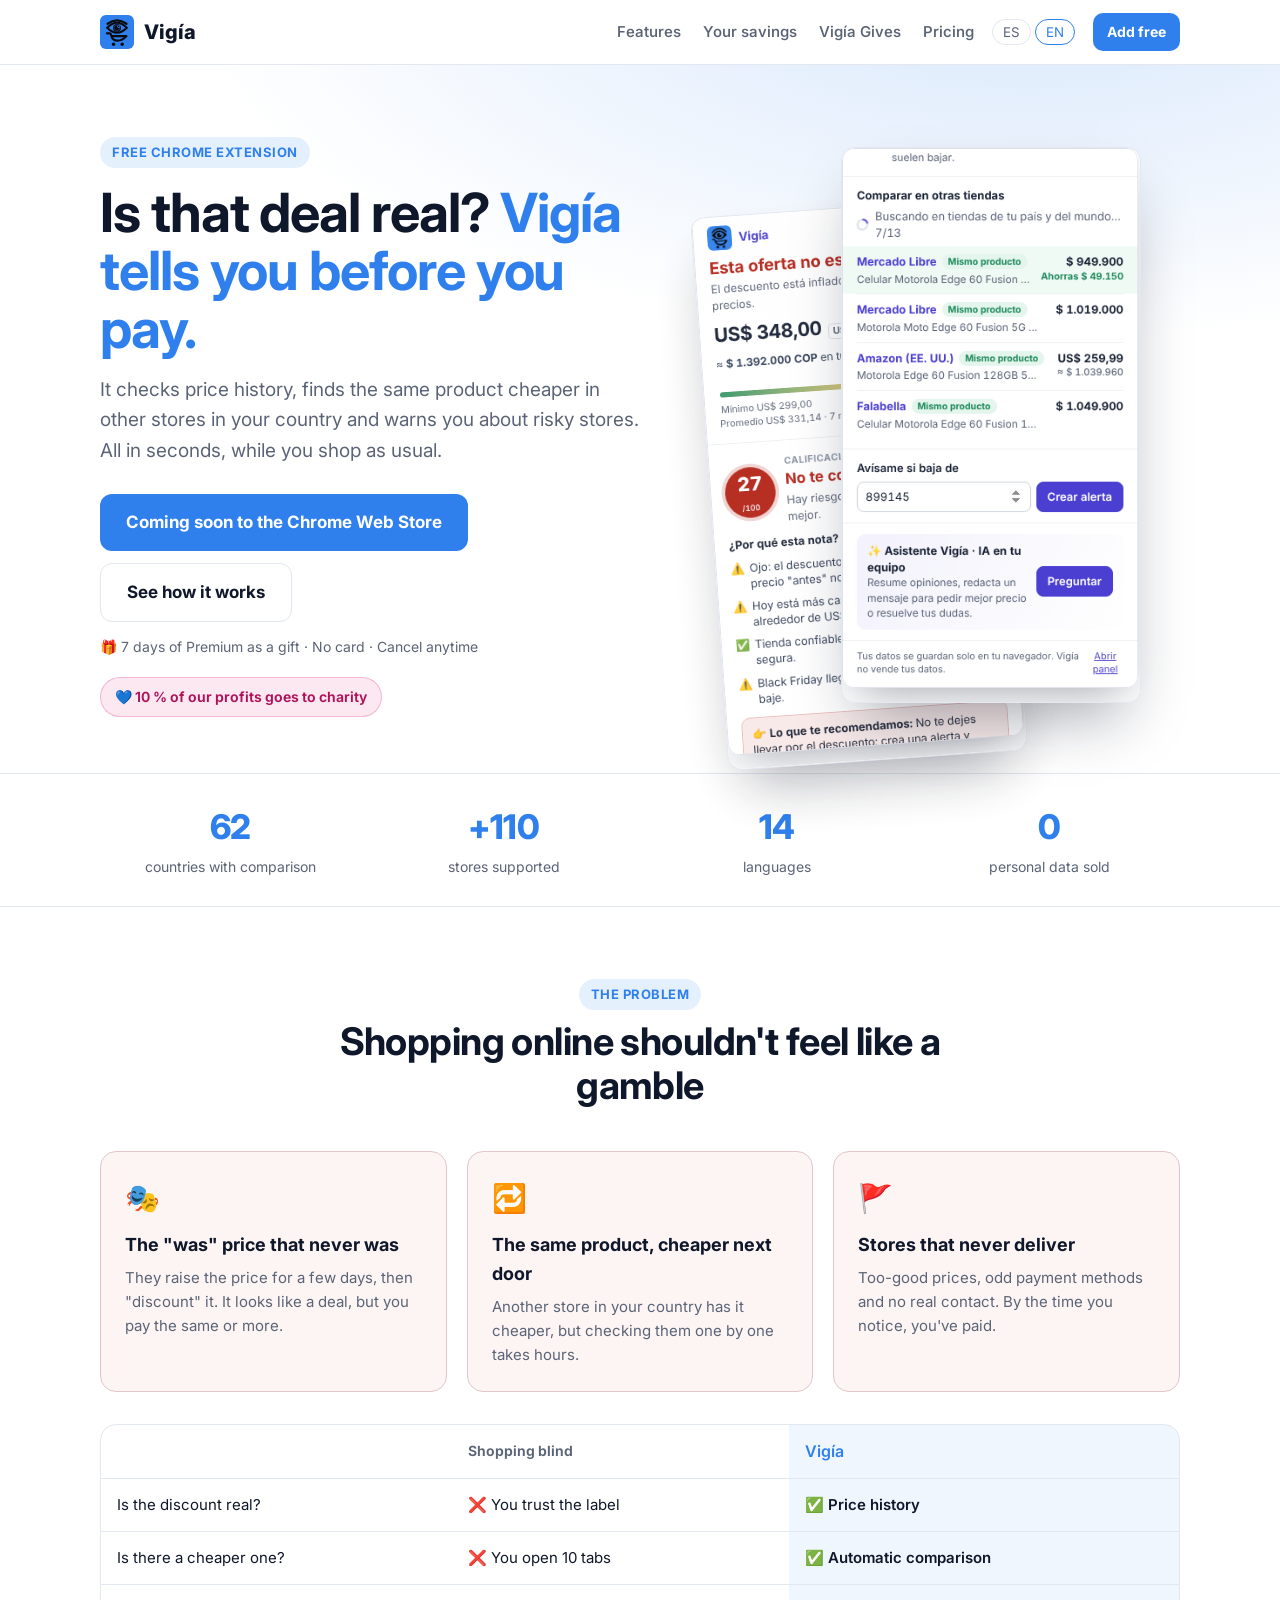
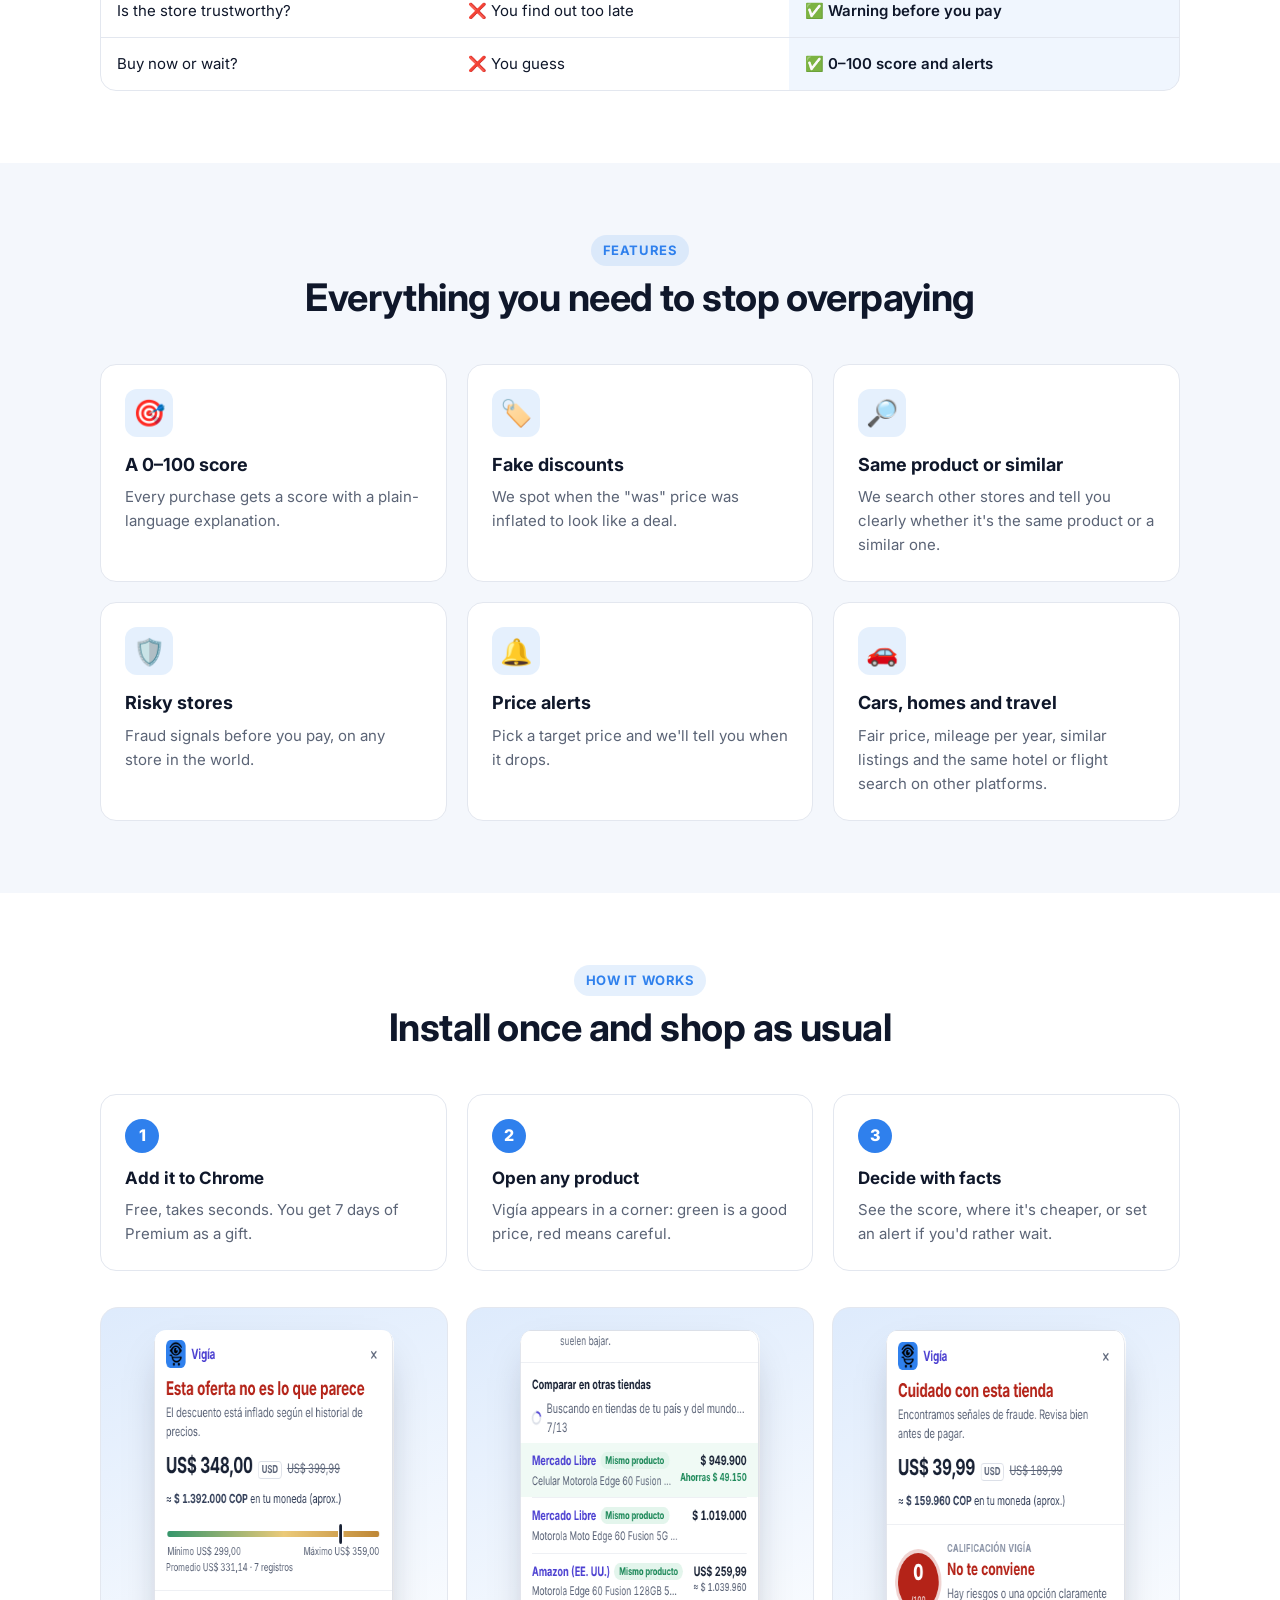
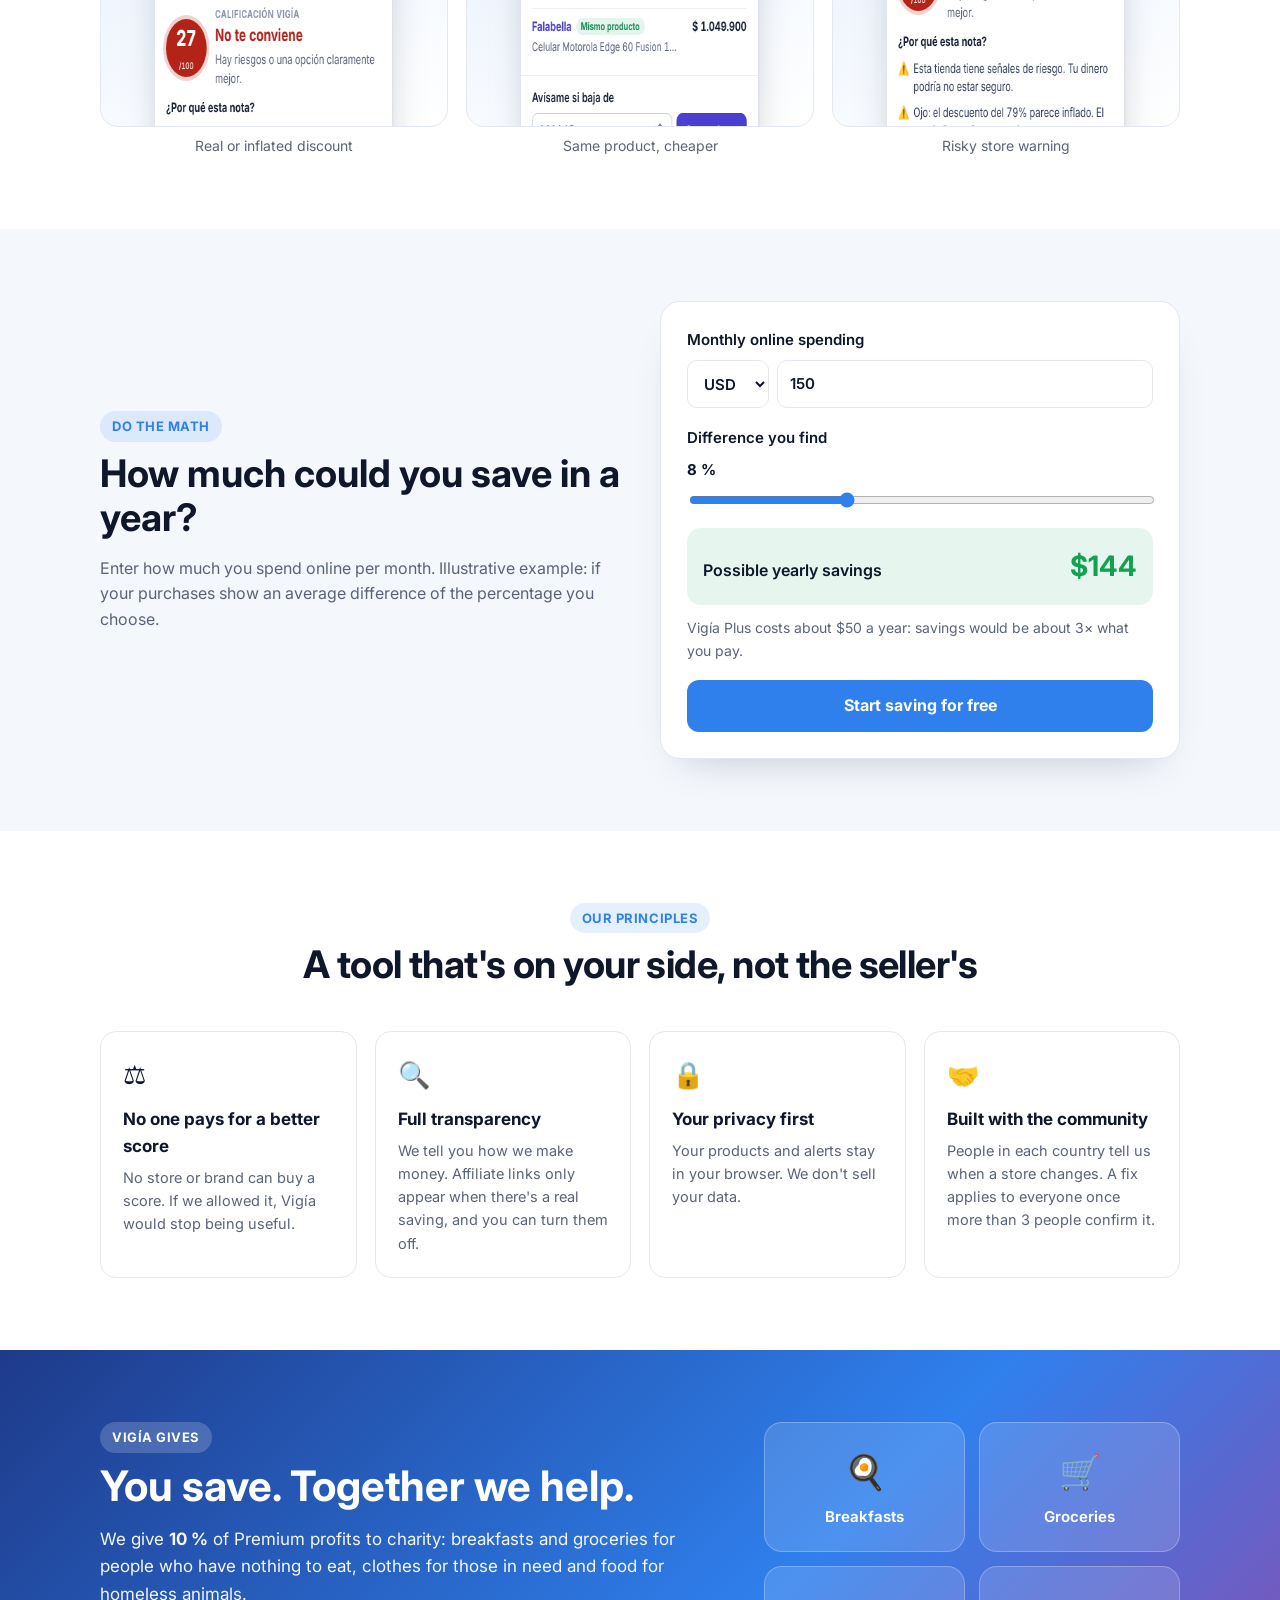
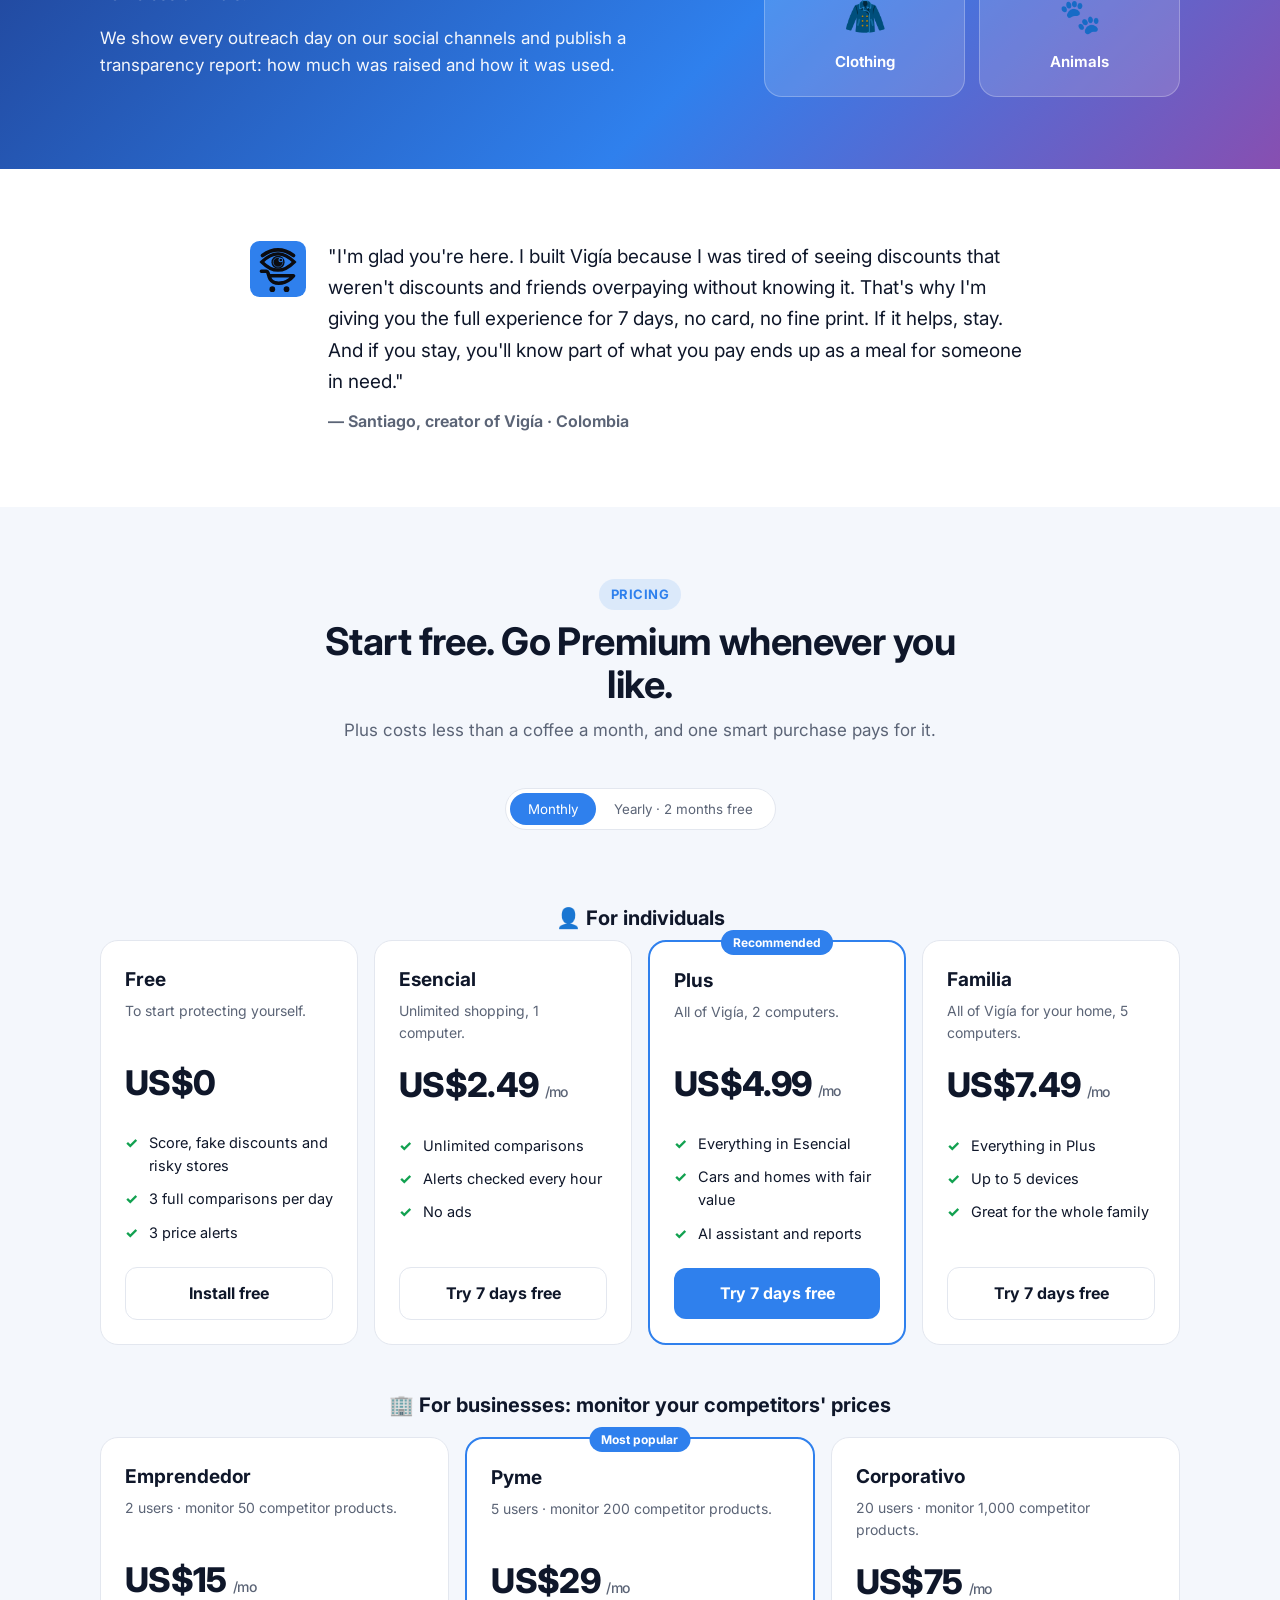
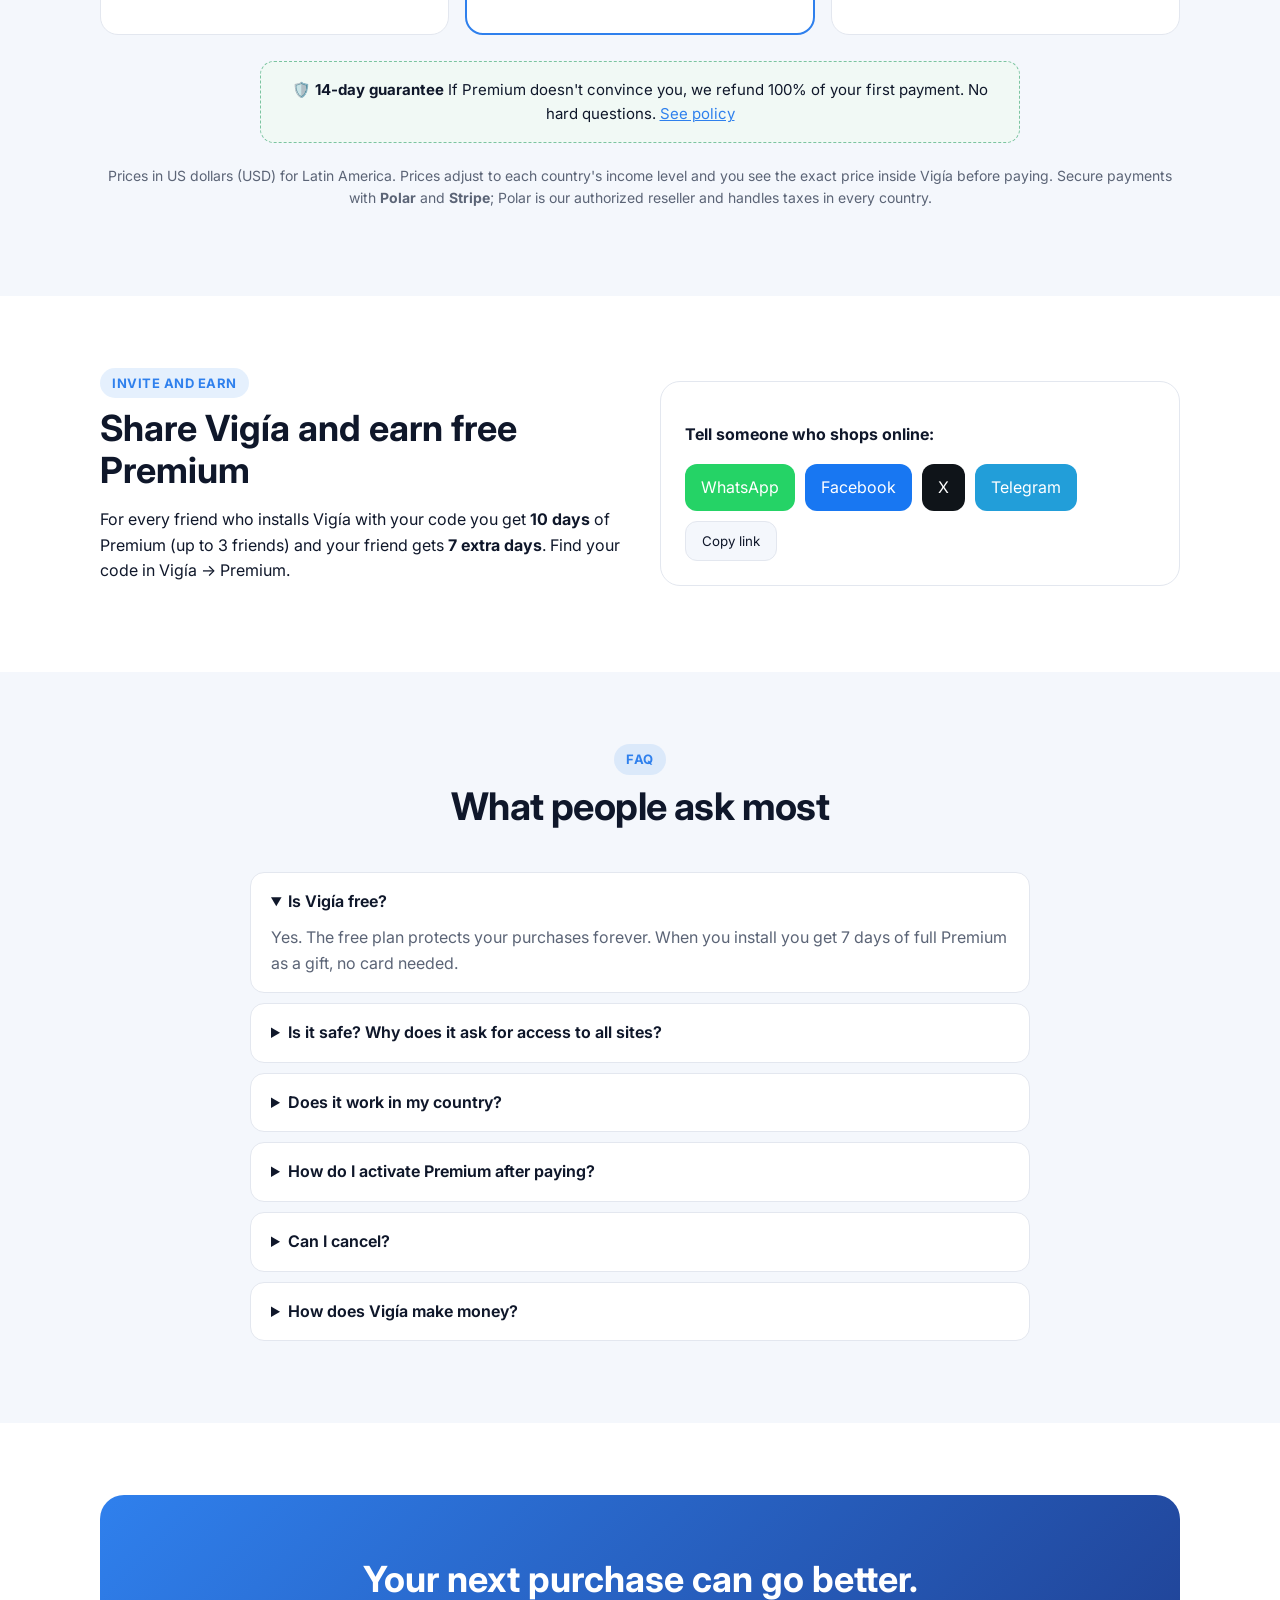
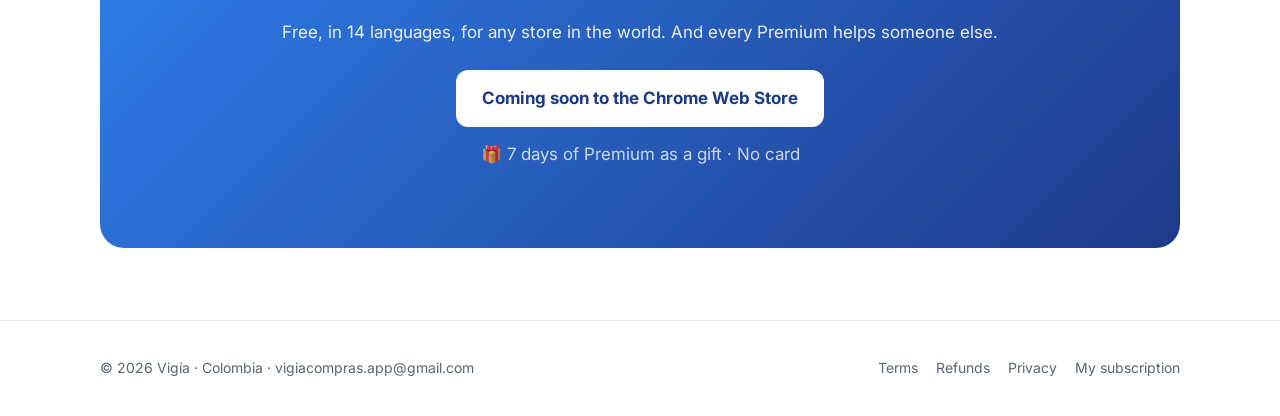
==== index.html @ 1920b4e5 "Add files via upload" ====
<!doctype html>
<html lang="es" data-lang="es">
<head>
<meta charset="utf-8">
<meta name="viewport" content="width=device-width, initial-scale=1">
<title>Vigía — ¿Ese descuento es real? Compara precios antes de pagar</title>
<meta name="description" content="Vigía es una extensión gratis para Chrome que detecta descuentos falsos, compara el mismo producto en otras tiendas y te avisa de tiendas dudosas. 62 países, 14 idiomas. El 10 % de las ganancias va a obras benéficas.">
<meta name="theme-color" content="#2F80ED">
<meta property="og:type" content="website">
<meta property="og:title" content="Vigía — ¿Ese descuento es real?">
<meta property="og:description" content="Extensión gratis que compara precios, detecta descuentos falsos y tiendas dudosas en cualquier tienda del mundo.">
<meta property="og:image" content="og-vigia.png">
<meta name="twitter:card" content="summary_large_image">
<link rel="icon" href="favicon.png">
<link rel="apple-touch-icon" href="logo-512.png">
<link rel="preconnect" href="https://fonts.googleapis.com">
<link rel="stylesheet" href="https://fonts.googleapis.com/css2?family=Inter:wght@400;500;600;700;800&display=swap">
<link rel="stylesheet" href="estilo.css">
<script type="application/ld+json">
{"@context":"https://schema.org","@type":"SoftwareApplication","name":"Vigía","applicationCategory":"ShoppingApplication","operatingSystem":"Chrome","description":"Extensión que compara precios, detecta descuentos falsos y tiendas dudosas.","offers":[{"@type":"Offer","price":"0","priceCurrency":"USD","name":"Gratis"},{"@type":"Offer","price":"4.99","priceCurrency":"USD","name":"Plus mensual"}]}
</script>
<script type="application/ld+json">
{"@context":"https://schema.org","@type":"FAQPage","mainEntity":[
{"@type":"Question","name":"¿Vigía es gratis?","acceptedAnswer":{"@type":"Answer","text":"Sí. El plan gratis protege tus compras para siempre y al instalar recibes 7 días de Premium de regalo, sin tarjeta."}},
{"@type":"Question","name":"¿En qué países funciona?","acceptedAnswer":{"@type":"Answer","text":"La nota, los descuentos falsos y las tiendas dudosas funcionan en cualquier tienda del mundo. La comparación con otras tiendas tiene más de 110 tiendas configuradas en 62 países."}},
{"@type":"Question","name":"¿Cómo gana dinero Vigía?","acceptedAnswer":{"@type":"Answer","text":"Con los planes Premium y comisiones de afiliado solo cuando te mostramos un precio más bajo. Tu precio no cambia. El 10 % de las ganancias va a obras benéficas."}}]}
</script>
</head>
<body>
<div class="promo" id="promo" hidden>
  <div class="wrap"><span data-l="es">🛍️ <b>Black Friday es el viernes 27 de noviembre</b> <span class="cd"></span> — instala Vigía antes y descubre qué descuentos son de verdad.</span><span data-l="en">🛍️ <b>Black Friday is Friday, November 27</b> <span class="cd"></span> — install Vigía first and find out which deals are real.</span></div>
</div>
<header class="top">
  <div class="wrap">
    <a class="brand" href="./"><img src="logo.svg" alt="">Vigía</a>
    <nav>
      <a href="#funciones"><span data-l="es">Funciones</span><span data-l="en">Features</span></a>
      <a href="#ahorro"><span data-l="es">¿Cuánto ahorras?</span><span data-l="en">Your savings</span></a>
      <a href="#comparte" data-sec="comparte"><span data-l="es">Vigía Comparte</span><span data-l="en">Vigía Gives</span></a>
      <a href="#precios"><span data-l="es">Precios</span><span data-l="en">Pricing</span></a>
    </nav>
    <div class="langs"><button data-set="es" aria-pressed="true">ES</button><button data-set="en" aria-pressed="false">EN</button></div>
    <a class="btn small store-link hide-m" href="#precios"><span data-l="es">Agregar gratis</span><span data-l="en">Add free</span></a>
  </div>
</header>

<main>
  <!-- 1. PORTADA: el dolor + la promesa + la acción -->
  <section class="hero">
    <div class="wrap">
      <div>
        <span class="eyebrow"><span data-l="es">Extensión gratis para Chrome</span><span data-l="en">Free Chrome extension</span></span>
        <h1 data-txt="titulo"><span data-l="es">¿Ese descuento es real? <em>Vigía te lo dice antes de pagar.</em></span><span data-l="en">Is that deal real? <em>Vigía tells you before you pay.</em></span></h1>
        <p class="lead" data-txt="subtitulo"><span data-l="es">Revisa el historial de precios, busca el mismo producto más barato en otras tiendas de tu país y te avisa si la tienda es dudosa. Todo en segundos, mientras compras como siempre.</span><span data-l="en">It checks price history, finds the same product cheaper in other stores in your country and warns you about risky stores. All in seconds, while you shop as usual.</span></p>
        <div class="cta">
          <a class="btn big store-link" href="#precios"><span data-l="es">Agregar a Chrome — es gratis</span><span data-l="en">Add to Chrome — it's free</span></a>
          <a class="btn ghost big" href="#como"><span data-l="es">Ver cómo funciona</span><span data-l="en">See how it works</span></a>
        </div>
        <p class="micro"><span data-l="es">🎁 7 días de Premium de regalo · Sin tarjeta · Cancela cuando quieras</span><span data-l="en">🎁 7 days of Premium as a gift · No card · Cancel anytime</span></p>
        <a class="givechip" href="#comparte" data-sec="comparte"><span data-l="es">💙 El <span class="pct">10 %</span> de nuestras ganancias va a obras benéficas</span><span data-l="en">💙 <span class="pct">10 %</span> of our profits goes to charity</span></a>
      </div>
      <div class="stage"><img class="p2" src="panel-descuento.png" alt="" width="342" height="634"><img class="p1" src="panel-comparar.png" alt="Vigía comparando el mismo producto en otras tiendas" width="342" height="636"></div>
    </div>
  </section>

  <!-- 2. CIFRAS REALES (prueba sin inventar) -->
  <section class="stats" data-sec="cifras">
    <div class="wrap">
      <div><b>62</b><span data-l="es">países con comparación</span><span data-l="en">countries with comparison</span></div>
      <div><b>+110</b><span data-l="es">tiendas configuradas</span><span data-l="en">stores supported</span></div>
      <div><b>14</b><span data-l="es">idiomas</span><span data-l="en">languages</span></div>
      <div><b>0</b><span data-l="es">datos personales vendidos</span><span data-l="en">personal data sold</span></div>
    </div>
  </section>

  <!-- 3. EL PROBLEMA (marketing 2.0: empatía con el comprador) -->
  <section class="block" id="problema" data-sec="problema">
    <div class="wrap">
      <div class="head">
        <span class="eyebrow"><span data-l="es">El problema</span><span data-l="en">The problem</span></span>
        <h2><span data-l="es">Comprar por internet no debería sentirse como una apuesta</span><span data-l="en">Shopping online shouldn't feel like a gamble</span></h2>
      </div>
      <div class="grid3">
        <div class="pain"><div class="ic">🎭</div><h3><span data-l="es">El "antes" que nunca existió</span><span data-l="en">The "was" price that never was</span></h3><p><span data-l="es">Suben el precio unos días y luego lo "rebajan". Parece oferta, pero pagas lo mismo o más.</span><span data-l="en">They raise the price for a few days, then "discount" it. It looks like a deal, but you pay the same or more.</span></p></div>
        <div class="pain"><div class="ic">🔁</div><h3><span data-l="es">El mismo producto, más barato al lado</span><span data-l="en">The same product, cheaper next door</span></h3><p><span data-l="es">Otra tienda de tu país lo tiene más barato, pero revisarlas una por una toma horas.</span><span data-l="en">Another store in your country has it cheaper, but checking them one by one takes hours.</span></p></div>
        <div class="pain"><div class="ic">🚩</div><h3><span data-l="es">Tiendas que no entregan</span><span data-l="en">Stores that never deliver</span></h3><p><span data-l="es">Precios demasiado buenos, pagos raros y sin contacto real. Cuando te das cuenta, ya pagaste.</span><span data-l="en">Too-good prices, odd payment methods and no real contact. By the time you notice, you've paid.</span></p></div>
      </div>
      <div class="vs">
        <table>
          <thead><tr><th></th><th><span data-l="es">Comprando a ciegas</span><span data-l="en">Shopping blind</span></th><th class="us">Vigía</th></tr></thead>
          <tbody>
            <tr><td><span data-l="es">¿El descuento es real?</span><span data-l="en">Is the discount real?</span></td><td>❌ <span data-l="es">Confías en la etiqueta</span><span data-l="en">You trust the label</span></td><td class="us">✅ <span data-l="es">Historial de precios</span><span data-l="en">Price history</span></td></tr>
            <tr><td><span data-l="es">¿Hay otro más barato?</span><span data-l="en">Is there a cheaper one?</span></td><td>❌ <span data-l="es">Abres 10 pestañas</span><span data-l="en">You open 10 tabs</span></td><td class="us">✅ <span data-l="es">Comparación automática</span><span data-l="en">Automatic comparison</span></td></tr>
            <tr><td><span data-l="es">¿La tienda es confiable?</span><span data-l="en">Is the store trustworthy?</span></td><td>❌ <span data-l="es">Lo descubres tarde</span><span data-l="en">You find out too late</span></td><td class="us">✅ <span data-l="es">Aviso antes de pagar</span><span data-l="en">Warning before you pay</span></td></tr>
            <tr><td><span data-l="es">¿Comprar hoy o esperar?</span><span data-l="en">Buy now or wait?</span></td><td>❌ <span data-l="es">Adivinas</span><span data-l="en">You guess</span></td><td class="us">✅ <span data-l="es">Nota de 0 a 100 y alertas</span><span data-l="en">0–100 score and alerts</span></td></tr>
          </tbody>
        </table>
      </div>
    </div>
  </section>

  <!-- 4. FUNCIONES (marketing 1.0: el producto) -->
  <section class="block alt" id="funciones" data-sec="funciones">
    <div class="wrap">
      <div class="head">
        <span class="eyebrow"><span data-l="es">Funciones</span><span data-l="en">Features</span></span>
        <h2><span data-l="es">Todo lo que necesitas para no pagar de más</span><span data-l="en">Everything you need to stop overpaying</span></h2>
      </div>
      <div class="grid3">
        <div class="feat"><div class="ic">🎯</div><h3><span data-l="es">Nota de 0 a 100</span><span data-l="en">A 0–100 score</span></h3><p><span data-l="es">Cada compra recibe una calificación y te explicamos por qué, en palabras simples.</span><span data-l="en">Every purchase gets a score with a plain-language explanation.</span></p></div>
        <div class="feat"><div class="ic">🏷️</div><h3><span data-l="es">Descuentos falsos</span><span data-l="en">Fake discounts</span></h3><p><span data-l="es">Detectamos cuando el "antes" fue inflado para parecer oferta.</span><span data-l="en">We spot when the "was" price was inflated to look like a deal.</span></p></div>
        <div class="feat"><div class="ic">🔎</div><h3><span data-l="es">Mismo producto o similar</span><span data-l="en">Same product or similar</span></h3><p><span data-l="es">Buscamos en otras tiendas y te decimos con claridad si es el mismo producto o uno parecido.</span><span data-l="en">We search other stores and tell you clearly whether it's the same product or a similar one.</span></p></div>
        <div class="feat"><div class="ic">🛡️</div><h3><span data-l="es">Tiendas dudosas</span><span data-l="en">Risky stores</span></h3><p><span data-l="es">Señales de fraude antes de pagar, en cualquier tienda del mundo.</span><span data-l="en">Fraud signals before you pay, on any store in the world.</span></p></div>
        <div class="feat"><div class="ic">🔔</div><h3><span data-l="es">Alertas de precio</span><span data-l="en">Price alerts</span></h3><p><span data-l="es">Elige un precio y te avisamos cuando baje.</span><span data-l="en">Pick a target price and we'll tell you when it drops.</span></p></div>
        <div class="feat"><div class="ic">🚗</div><h3><span data-l="es">Carros, inmuebles y viajes</span><span data-l="en">Cars, homes and travel</span></h3><p><span data-l="es">Precio justo, kilometraje por año, avisos parecidos y la misma búsqueda de hotel o vuelo en otras plataformas.</span><span data-l="en">Fair price, mileage per year, similar listings and the same hotel or flight search on other platforms.</span></p></div>
      </div>
    </div>
  </section>

  <!-- 5. CÓMO FUNCIONA -->
  <section class="block" id="como" data-sec="como">
    <div class="wrap">
      <div class="head">
        <span class="eyebrow"><span data-l="es">Cómo funciona</span><span data-l="en">How it works</span></span>
        <h2><span data-l="es">Instálala una vez y compra como siempre</span><span data-l="en">Install once and shop as usual</span></h2>
      </div>
      <div class="steps">
        <div class="step"><h3><span data-l="es">Agrégala a Chrome</span><span data-l="en">Add it to Chrome</span></h3><p><span data-l="es">Es gratis y tarda segundos. Recibes 7 días de Premium de regalo.</span><span data-l="en">Free, takes seconds. You get 7 days of Premium as a gift.</span></p></div>
        <div class="step"><h3><span data-l="es">Abre cualquier producto</span><span data-l="en">Open any product</span></h3><p><span data-l="es">Vigía aparece en una esquina: verde es buen precio, rojo es cuidado.</span><span data-l="en">Vigía appears in a corner: green is a good price, red means careful.</span></p></div>
        <div class="step"><h3><span data-l="es">Decide con información</span><span data-l="en">Decide with facts</span></h3><p><span data-l="es">Mira la nota, dónde está más barato o crea una alerta si prefieres esperar.</span><span data-l="en">See the score, where it's cheaper, or set an alert if you'd rather wait.</span></p></div>
      </div>
      <div class="gallery" style="margin-top:36px">
        <figure><div class="pshot"><img src="panel-descuento.png" alt="" loading="lazy" width="342" height="634"></div><figcaption><span data-l="es">Descuento real o inflado</span><span data-l="en">Real or inflated discount</span></figcaption></figure>
        <figure><div class="pshot"><img src="panel-comparar.png" alt="" loading="lazy" width="342" height="636"></div><figcaption><span data-l="es">El mismo producto, más barato</span><span data-l="en">Same product, cheaper</span></figcaption></figure>
        <figure><div class="pshot"><img src="panel-tienda.png" alt="" loading="lazy" width="342" height="636"></div><figcaption><span data-l="es">Aviso de tienda dudosa</span><span data-l="en">Risky store warning</span></figcaption></figure>
      </div>
    </div>
  </section>

  <!-- 6. CALCULADORA (marketing 2.0: el beneficio en su bolsillo) -->
  <section class="block alt" id="ahorro" data-sec="calculadora">
    <div class="wrap calc">
      <div>
        <span class="eyebrow"><span data-l="es">Haz la cuenta</span><span data-l="en">Do the math</span></span>
        <h2><span data-l="es">¿Cuánto podrías ahorrar en un año?</span><span data-l="en">How much could you save in a year?</span></h2>
        <p class="muted"><span data-l="es">Escribe cuánto gastas al mes comprando por internet. Ejemplo ilustrativo: si en tus compras encuentras una diferencia promedio del porcentaje que elijas.</span><span data-l="en">Enter how much you spend online per month. Illustrative example: if your purchases show an average difference of the percentage you choose.</span></p>
      </div>
      <div class="calcbox">
        <label><span data-l="es">Gasto mensual en compras por internet</span><span data-l="en">Monthly online spending</span>
          <div class="row"><select id="cur"><option value="COP">COP</option><option value="MXN">MXN</option><option value="USD">USD</option><option value="EUR">EUR</option><option value="PEN">PEN</option><option value="CLP">CLP</option><option value="ARS">ARS</option><option value="BRL">BRL</option></select><input id="spend" type="number" min="0" step="1000" value="500000"></div></label>
        <label><span data-l="es">Diferencia que encuentras</span><span data-l="en">Difference you find</span> <b id="pctv">8 %</b>
          <input id="pct" type="range" min="2" max="20" value="8"></label>
        <div class="result"><span data-l="es">Ahorro posible al año</span><span data-l="en">Possible yearly savings</span><b id="save">—</b></div>
        <p class="roi" id="roi"></p>
        <a class="btn store-link" href="#precios" style="width:100%;justify-content:center"><span data-l="es">Empezar a ahorrar gratis</span><span data-l="en">Start saving for free</span></a>
      </div>
    </div>
  </section>

  <!-- 7. PRINCIPIOS (marketing 3.0: valores) -->
  <section class="block" id="principios" data-sec="principios">
    <div class="wrap">
      <div class="head">
        <span class="eyebrow"><span data-l="es">Nuestros principios</span><span data-l="en">Our principles</span></span>
        <h2><span data-l="es">Una herramienta que está de tu lado, no del vendedor</span><span data-l="en">A tool that's on your side, not the seller's</span></h2>
      </div>
      <div class="grid4">
        <div class="val"><div class="ic">⚖️</div><h3><span data-l="es">Nadie paga por una mejor nota</span><span data-l="en">No one pays for a better score</span></h3><p><span data-l="es">Ninguna tienda o marca puede comprar una calificación. Si lo permitiéramos, Vigía dejaría de servir.</span><span data-l="en">No store or brand can buy a score. If we allowed it, Vigía would stop being useful.</span></p></div>
        <div class="val"><div class="ic">🔍</div><h3><span data-l="es">Transparencia total</span><span data-l="en">Full transparency</span></h3><p><span data-l="es">Te decimos cómo ganamos dinero. Los enlaces de afiliado solo aparecen cuando hay un ahorro real y puedes apagarlos.</span><span data-l="en">We tell you how we make money. Affiliate links only appear when there's a real saving, and you can turn them off.</span></p></div>
        <div class="val"><div class="ic">🔒</div><h3><span data-l="es">Tu privacidad primero</span><span data-l="en">Your privacy first</span></h3><p><span data-l="es">Tus productos y alertas se quedan en tu navegador. No vendemos tus datos.</span><span data-l="en">Your products and alerts stay in your browser. We don't sell your data.</span></p></div>
        <div class="val"><div class="ic">🤝</div><h3><span data-l="es">Hecha con la comunidad</span><span data-l="en">Built with the community</span></h3><p><span data-l="es">Personas de cada país nos avisan cuando una tienda cambia. Un arreglo aplica para todos cuando más de 3 personas lo confirman.</span><span data-l="en">People in each country tell us when a store changes. A fix applies to everyone once more than 3 people confirm it.</span></p></div>
      </div>
    </div>
  </section>

  <!-- 8. VIGÍA COMPARTE (marketing 3.0: propósito) -->
  <section class="block give" id="comparte" data-sec="comparte">
    <div class="wrap givewrap">
      <div>
        <span class="eyebrow light"><span data-l="es">Vigía Comparte</span><span data-l="en">Vigía Gives</span></span>
        <h2><span data-l="es">Tú ahorras. Juntos ayudamos.</span><span data-l="en">You save. Together we help.</span></h2>
        <p><span data-l="es">Destinamos el <b class="pct">10 %</b> de las ganancias de los planes Premium a obras benéficas: desayunos y mercados para quien no tiene qué comer, ropa para quien la necesita y alimento para animales sin hogar.</span><span data-l="en">We give <b class="pct">10 %</b> of Premium profits to charity: breakfasts and groceries for people who have nothing to eat, clothes for those in need and food for homeless animals.</span></p>
        <p><span data-l="es">Cada jornada la mostramos en nuestras redes y publicamos un informe de transparencia: cuánto se recaudó y en qué se usó.</span><span data-l="en">We show every outreach day on our social channels and publish a transparency report: how much was raised and how it was used.</span></p>
        <div class="social" id="social"></div>
      </div>
      <div class="givecards">
        <div>🍳<span data-l="es">Desayunos</span><span data-l="en">Breakfasts</span></div>
        <div>🛒<span data-l="es">Mercados</span><span data-l="en">Groceries</span></div>
        <div>🧥<span data-l="es">Ropa</span><span data-l="en">Clothing</span></div>
        <div>🐾<span data-l="es">Animales</span><span data-l="en">Animals</span></div>
      </div>
    </div>
  </section>

  <!-- 9. CARTA DEL CREADOR (reciprocidad e historia) -->
  <section class="block" data-sec="carta">
    <div class="wrap letter">
      <img src="logo.svg" alt="" width="56" height="56">
      <div>
        <p class="quote"><span data-l="es">"Es un gusto que estés aquí. Creé Vigía porque me cansé de ver descuentos que no eran descuentos y amigos que pagaban de más sin saberlo. Por eso te regalo la experiencia completa durante 7 días, sin tarjeta y sin letra pequeña. Si te ayuda, quédate. Y si te quedas, sabrás que una parte de lo que pagas termina en un plato de comida para alguien que lo necesita."</span><span data-l="en">"I'm glad you're here. I built Vigía because I was tired of seeing discounts that weren't discounts and friends overpaying without knowing it. That's why I'm giving you the full experience for 7 days, no card, no fine print. If it helps, stay. And if you stay, you'll know part of what you pay ends up as a meal for someone in need."</span></p>
        <p class="sign">— <span class="firma">Santiago</span>, <span data-l="es">creador de Vigía · Colombia</span><span data-l="en">creator of Vigía · Colombia</span></p>
      </div>
    </div>
  </section>

  <!-- 10. PRECIOS -->
  <section class="block alt" id="precios">
    <div class="wrap">
      <div class="head">
        <span class="eyebrow"><span data-l="es">Precios</span><span data-l="en">Pricing</span></span>
        <h2><span data-l="es">Empieza gratis. Pasa a Premium cuando quieras.</span><span data-l="en">Start free. Go Premium whenever you like.</span></h2>
        <p><span data-l="es">Plus cuesta menos que un café al mes y una sola compra bien hecha lo paga.</span><span data-l="en">Plus costs less than a coffee a month, and one smart purchase pays for it.</span></p>
      </div>
      <div class="center"><div class="toggle" role="group"><button data-per="m" aria-pressed="true"><span data-l="es">Mensual</span><span data-l="en">Monthly</span></button><button data-per="y" aria-pressed="false"><span data-l="es">Anual · 2 meses gratis</span><span data-l="en">Yearly · 2 months free</span></button></div></div>

      <h3 class="sub"><span data-l="es">👤 Para personas</span><span data-l="en">👤 For individuals</span></h3>
      <div class="plans">
        <div class="plan"><h3><span data-l="es">Gratis</span><span data-l="en">Free</span></h3><p class="who"><span data-l="es">Para empezar a protegerte.</span><span data-l="en">To start protecting yourself.</span></p><div class="price">US$0</div>
          <ul><li><span data-l="es">Nota, descuentos falsos y tiendas dudosas</span><span data-l="en">Score, fake discounts and risky stores</span></li><li><span data-l="es">3 comparaciones completas al día</span><span data-l="en">3 full comparisons per day</span></li><li><span data-l="es">3 alertas de precio</span><span data-l="en">3 price alerts</span></li></ul>
          <a class="btn ghost store-link" href="#precios"><span data-l="es">Instalar gratis</span><span data-l="en">Install free</span></a></div>
        <div class="plan"><h3>Esencial</h3><p class="who"><span data-l="es">Compras sin límites, 1 computador.</span><span data-l="en">Unlimited shopping, 1 computer.</span></p><div class="price" data-p="esencial" data-m="2.49" data-y="24.90"></div>
          <ul><li><span data-l="es">Comparaciones sin límite</span><span data-l="en">Unlimited comparisons</span></li><li><span data-l="es">Alertas que revisan cada hora</span><span data-l="en">Alerts checked every hour</span></li><li><span data-l="es">Sin publicidad</span><span data-l="en">No ads</span></li></ul>
          <a class="btn ghost store-link" href="#precios"><span data-l="es">Probar 7 días gratis</span><span data-l="en">Try 7 days free</span></a></div>
        <div class="plan star"><span class="badge"><span data-l="es">Recomendado</span><span data-l="en">Recommended</span></span><h3>Plus</h3><p class="who"><span data-l="es">Todo Vigía, 2 computadores.</span><span data-l="en">All of Vigía, 2 computers.</span></p><div class="price" data-p="plus" data-m="4.99" data-y="49.90"></div>
          <ul><li><span data-l="es">Todo lo de Esencial</span><span data-l="en">Everything in Esencial</span></li><li><span data-l="es">Carros e inmuebles con valor justo</span><span data-l="en">Cars and homes with fair value</span></li><li><span data-l="es">Asistente con IA e informes</span><span data-l="en">AI assistant and reports</span></li></ul>
          <a class="btn store-link" href="#precios"><span data-l="es">Probar 7 días gratis</span><span data-l="en">Try 7 days free</span></a></div>
        <div class="plan"><h3>Familia</h3><p class="who"><span data-l="es">Todo Vigía para tu hogar, 5 computadores.</span><span data-l="en">All of Vigía for your home, 5 computers.</span></p><div class="price" data-p="familia" data-m="7.49" data-y="74.90"></div>
          <ul><li><span data-l="es">Todo lo de Plus</span><span data-l="en">Everything in Plus</span></li><li><span data-l="es">Hasta 5 equipos</span><span data-l="en">Up to 5 devices</span></li><li><span data-l="es">Ideal para toda la familia</span><span data-l="en">Great for the whole family</span></li></ul>
          <a class="btn ghost store-link" href="#precios"><span data-l="es">Probar 7 días gratis</span><span data-l="en">Try 7 days free</span></a></div>
      </div>

      <h3 class="sub"><span data-l="es">🏢 Para negocios: vigila los precios de tu competencia</span><span data-l="en">🏢 For businesses: monitor your competitors' prices</span></h3>
      <div class="plans biz">
        <div class="plan"><h3>Emprendedor</h3><p class="who"><span data-l="es">2 usuarios · vigila 50 productos de la competencia.</span><span data-l="en">2 users · monitor 50 competitor products.</span></p><div class="price" data-p="emprendedor" data-m="15" data-y="150"></div></div>
        <div class="plan star"><span class="badge"><span data-l="es">Más elegido</span><span data-l="en">Most popular</span></span><h3>Pyme</h3><p class="who"><span data-l="es">5 usuarios · vigila 200 productos de la competencia.</span><span data-l="en">5 users · monitor 200 competitor products.</span></p><div class="price" data-p="pyme" data-m="29" data-y="290"></div></div>
        <div class="plan"><h3>Corporativo</h3><p class="who"><span data-l="es">20 usuarios · vigila 1.000 productos de la competencia.</span><span data-l="en">20 users · monitor 1,000 competitor products.</span></p><div class="price" data-p="corporativo" data-m="75" data-y="750"></div></div>
      </div>
      <div class="guarantee"><b>🛡️ <span data-l="es">Garantía de 14 días</span><span data-l="en">14-day guarantee</span></b> <span data-l="es">Si Premium no te convence, te devolvemos el 100 % de tu primer pago. Sin preguntas difíciles.</span><span data-l="en">If Premium doesn't convince you, we refund 100% of your first payment. No hard questions.</span> <a href="reembolsos.html"><span data-l="es">Ver política</span><span data-l="en">See policy</span></a></div>
      <p class="note"><span data-l="es">Precios en dólares (USD) para Latinoamérica. El precio se ajusta al nivel de ingresos de cada país y lo ves exacto dentro de Vigía antes de pagar. Pagos seguros con <b>Polar</b> y <b>Stripe</b>; Polar es nuestro distribuidor autorizado y gestiona los impuestos de cada país.</span><span data-l="en">Prices in US dollars (USD) for Latin America. Prices adjust to each country's income level and you see the exact price inside Vigía before paying. Secure payments with <b>Polar</b> and <b>Stripe</b>; Polar is our authorized reseller and handles taxes in every country.</span></p>
    </div>
  </section>

  <!-- 11. INVITA Y GANA (crecimiento boca a boca) -->
  <section class="block" data-sec="invita">
    <div class="wrap refer">
      <div>
        <span class="eyebrow"><span data-l="es">Invita y gana</span><span data-l="en">Invite and earn</span></span>
        <h2><span data-l="es">Comparte Vigía y gana Premium gratis</span><span data-l="en">Share Vigía and earn free Premium</span></h2>
        <p class="muted"><span data-l="es">Por cada amigo que instale Vigía con tu código ganas <b>10 días</b> de Premium (hasta 3 amigos) y tu amigo recibe <b>7 días</b> extra. Encuentras tu código en Vigía → Premium.</span><span data-l="en">For every friend who installs Vigía with your code you get <b>10 days</b> of Premium (up to 3 friends) and your friend gets <b>7 extra days</b>. Find your code in Vigía → Premium.</span></p>
      </div>
      <div class="share">
        <p><b><span data-l="es">Cuéntale a alguien que compra por internet:</span><span data-l="en">Tell someone who shops online:</span></b></p>
        <div class="sbtns">
          <a class="sbtn wa" data-share="wa" href="#" target="_blank" rel="noopener">WhatsApp</a>
          <a class="sbtn fb" data-share="fb" href="#" target="_blank" rel="noopener">Facebook</a>
          <a class="sbtn x" data-share="x" href="#" target="_blank" rel="noopener">X</a>
          <a class="sbtn tg" data-share="tg" href="#" target="_blank" rel="noopener">Telegram</a>
          <button class="sbtn cp" data-share="copy"><span data-l="es">Copiar enlace</span><span data-l="en">Copy link</span></button>
        </div>
      </div>
    </div>
  </section>

  <!-- 12. PREGUNTAS (romper objeciones) -->
  <section class="block alt" id="preguntas" data-sec="preguntas">
    <div class="wrap">
      <div class="head"><span class="eyebrow"><span data-l="es">Preguntas frecuentes</span><span data-l="en">FAQ</span></span><h2><span data-l="es">Lo que más nos preguntan</span><span data-l="en">What people ask most</span></h2></div>
      <div class="faq">
        <details open><summary><span data-l="es">¿Vigía es gratis?</span><span data-l="en">Is Vigía free?</span></summary><p><span data-l="es">Sí. El plan gratis protege tus compras para siempre. Al instalar recibes 7 días de Premium completo de regalo, sin tarjeta.</span><span data-l="en">Yes. The free plan protects your purchases forever. When you install you get 7 days of full Premium as a gift, no card needed.</span></p></details>
        <details><summary><span data-l="es">¿Es seguro? ¿Por qué pide permiso en todos los sitios?</span><span data-l="en">Is it safe? Why does it ask for access to all sites?</span></summary><p><span data-l="es">Porque funciona en cualquier tienda del mundo y no se pueden listar todas por adelantado. Vigía solo lee la información del producto que estás viendo, guarda tus datos en tu navegador y cumple las reglas de la Chrome Web Store.</span><span data-l="en">Because it works on any store in the world and they can't all be listed in advance. Vigía only reads the product you're viewing, keeps your data in your browser and follows Chrome Web Store rules.</span></p></details>
        <details><summary><span data-l="es">¿Funciona en mi país?</span><span data-l="en">Does it work in my country?</span></summary><p><span data-l="es">La nota, los descuentos falsos y las tiendas dudosas funcionan en cualquier tienda del mundo. La comparación con otras tiendas tiene más de 110 tiendas configuradas en 62 países, y la comunidad agrega más cada semana.</span><span data-l="en">The score, fake discounts and risky stores work on any store in the world. Cross-store comparison has 110+ stores set up in 62 countries, and the community adds more every week.</span></p></details>
        <details><summary><span data-l="es">¿Cómo activo Premium después de pagar?</span><span data-l="en">How do I activate Premium after paying?</span></summary><p><span data-l="es">Al pagar recibes por correo una clave de licencia. Pégala en Vigía → Premium → Activar y listo.</span><span data-l="en">After paying you receive a license key by email. Paste it in Vigía → Premium → Activate and you're done.</span></p></details>
        <details><summary><span data-l="es">¿Puedo cancelar?</span><span data-l="en">Can I cancel?</span></summary><p><span data-l="es">Sí, cuando quieras, desde el <a href="https://polar.sh/vigia/portal">portal de clientes</a>. Conservas Premium hasta el final del periodo pagado y tienes garantía de 14 días en tu primer pago.</span><span data-l="en">Yes, anytime, from the <a href="https://polar.sh/vigia/portal">customer portal</a>. You keep Premium until the end of the paid period, and your first payment has a 14-day guarantee.</span></p></details>
        <details><summary><span data-l="es">¿Cómo gana dinero Vigía?</span><span data-l="en">How does Vigía make money?</span></summary><p><span data-l="es">Con los planes Premium y, cuando te mostramos un precio más bajo, algunas tiendas nos pagan una pequeña comisión si compras desde nuestro enlace. Tu precio no cambia y puedes apagarlo en Ajustes. El <span class="pct">10 %</span> de las ganancias de Premium va a obras benéficas.</span><span data-l="en">Through Premium plans and, when we show you a lower price, some stores pay us a small commission if you buy through our link. Your price doesn't change and you can turn it off in Settings. <span class="pct">10 %</span> of Premium profits goes to charity.</span></p></details>
      </div>
    </div>
  </section>

  <!-- 13. CIERRE -->
  <section class="block">
    <div class="wrap">
      <div class="final">
        <h2><span data-l="es">Tu próxima compra puede salir mejor.</span><span data-l="en">Your next purchase can go better.</span></h2>
        <p><span data-l="es">Gratis, en 14 idiomas, para cualquier tienda del mundo. Y cada Premium ayuda a alguien más.</span><span data-l="en">Free, in 14 languages, for any store in the world. And every Premium helps someone else.</span></p>
        <a class="btn big store-link" href="#precios"><span data-l="es">Agregar a Chrome — es gratis</span><span data-l="en">Add to Chrome — it's free</span></a>
        <p class="micro light"><span data-l="es">🎁 7 días de Premium de regalo · Sin tarjeta</span><span data-l="en">🎁 7 days of Premium as a gift · No card</span></p>
      </div>
    </div>
  </section>
</main>

<div class="mbar"><a class="btn store-link" href="#precios"><span data-l="es">Agregar a Chrome — gratis</span><span data-l="en">Add to Chrome — free</span></a></div>

<footer>
  <div class="wrap">
    <div>© 2026 Vigía · Colombia · <a href="mailto:vigiacompras.app@gmail.com" class="mail">vigiacompras.app@gmail.com</a></div>
    <nav>
      <a href="terminos.html"><span data-l="es">Términos</span><span data-l="en">Terms</span></a>
      <a href="reembolsos.html"><span data-l="es">Reembolsos</span><span data-l="en">Refunds</span></a>
      <a href="privacidad.html"><span data-l="es">Privacidad</span><span data-l="en">Privacy</span></a>
      <a href="https://polar.sh/vigia/portal"><span data-l="es">Mi suscripción</span><span data-l="en">My subscription</span></a>
    </nav>
  </div>
</footer>
<script src="ajustes.js"></script>
<script src="sitio.js"></script>
</body>
</html>
---- estilo.css ----
:root {
  --brand: #2F80ED; --brand-d: #1B5FC4; --ink: #0F172A; --muted: #5B6476; --line: #E3E7EF;
  --soft: #F4F7FC; --card: #FFFFFF; --bg: #FFFFFF; --gold: #F5B301; --ok: #12A150; --bad: #D92D20;
}
@media (prefers-color-scheme: dark) {
  :root { --ink: #E8ECF4; --muted: #9AA4B8; --line: #263043; --soft: #131B2B; --card: #111826; --bg: #0B1120; --brand: #4C93F5; }
}
* { box-sizing: border-box; }
html { scroll-behavior: smooth; }
body { margin: 0; font-family: var(--font, 'Inter'), system-ui, -apple-system, 'Segoe UI', sans-serif; color: var(--ink); background: var(--bg); line-height: 1.6; -webkit-font-smoothing: antialiased; }
a { color: var(--brand); }
img { max-width: 100%; display: block; }
.wrap { max-width: 1120px; margin: 0 auto; padding: 0 20px; }

/* Barra superior */
.top { position: sticky; top: 0; z-index: 10; background: color-mix(in srgb, var(--bg) 88%, transparent); backdrop-filter: blur(10px); border-bottom: 1px solid var(--line); }
.top .wrap { display: flex; align-items: center; gap: 18px; height: 64px; }
.brand { display: flex; align-items: center; gap: 10px; font-weight: 800; font-size: 20px; color: var(--ink); text-decoration: none; }
.brand img { width: 34px; height: 34px; }
.top nav { display: flex; gap: 22px; margin-inline-start: auto; }
.top nav a { color: var(--muted); text-decoration: none; font-weight: 550; font-size: 15px; }
.top nav a:hover { color: var(--ink); }
.langs { display: flex; gap: 4px; }
.langs button { border: 1px solid var(--line); background: var(--card); color: var(--muted); border-radius: 999px; padding: 4px 10px; font: 600 13px inherit; font-family: inherit; cursor: pointer; }
.langs button[aria-pressed="true"] { border-color: var(--brand); color: var(--brand); }
@media (max-width: 760px) { .top nav { display: none; } .langs { margin-inline-start: auto; } }

/* Botones */
.btn { display: inline-flex; align-items: center; gap: 8px; padding: 13px 22px; border-radius: calc(var(--r, 16px) - 4px); background: var(--brand); color: #fff; font-weight: 700; text-decoration: none; border: 0; font-size: 16px; }
.btn:hover { background: var(--brand-d); }
.btn.ghost { background: transparent; color: var(--ink); border: 1.5px solid var(--line); }
.btn.ghost:hover { border-color: var(--brand); color: var(--brand); }
.btn.gold { background: var(--gold); color: #1a1300; }

/* Portada */
.hero { padding: 72px 0 56px; background: radial-gradient(1200px 500px at 80% -10%, color-mix(in srgb, var(--brand) 18%, transparent), transparent 70%); }
.hero .wrap { display: grid; grid-template-columns: 1.05fr .95fr; gap: 48px; align-items: center; }
.eyebrow { display: inline-block; font-size: 13px; font-weight: 700; letter-spacing: .04em; text-transform: uppercase; color: var(--brand); background: color-mix(in srgb, var(--brand) 12%, transparent); padding: 5px 12px; border-radius: 999px; }
.hero h1 { font-size: clamp(34px, 5vw, 54px); line-height: 1.08; letter-spacing: -.02em; margin: 16px 0 16px; }
.hero p.lead { font-size: 19px; color: var(--muted); margin: 0 0 28px; max-width: 540px; }
.cta { display: flex; flex-wrap: wrap; gap: 12px; }
.trust { display: flex; flex-wrap: wrap; gap: 18px; margin-top: 26px; color: var(--muted); font-size: 14px; }
.trust > span::before { content: '✓ '; color: var(--ok); font-weight: 800; }
.shot { border-radius: calc(var(--r, 16px) + 2px); overflow: hidden; box-shadow: 0 30px 60px -20px rgba(15, 23, 42, .35); border: 1px solid var(--line); }
@media (max-width: 900px) { .hero .wrap { grid-template-columns: 1fr; } .hero { padding-top: 44px; } }

/* Secciones */
section.block { padding: 72px 0; }
section.block.alt { background: var(--soft); }
.head { text-align: center; max-width: 680px; margin: 0 auto 44px; }
.head h2 { font-size: clamp(28px, 3.6vw, 38px); letter-spacing: -.015em; margin: 10px 0 10px; line-height: 1.15; }
.head p { color: var(--muted); font-size: 17px; margin: 0; }
.grid3 { display: grid; grid-template-columns: repeat(3, 1fr); gap: 20px; }
.feat { background: var(--card); border: 1px solid var(--line); border-radius: var(--r, 16px); padding: 24px; }
.feat .ic { font-size: 26px; width: 48px; height: 48px; display: grid; place-items: center; border-radius: 12px; background: color-mix(in srgb, var(--brand) 12%, transparent); margin-bottom: 14px; }
.feat h3 { margin: 0 0 6px; font-size: 18px; }
.feat p { margin: 0; color: var(--muted); font-size: 15px; }
@media (max-width: 900px) { .grid3 { grid-template-columns: 1fr; } }

.steps { counter-reset: s; display: grid; grid-template-columns: repeat(3, 1fr); gap: 20px; }
.step { position: relative; padding: 24px 24px 24px 24px; background: var(--card); border: 1px solid var(--line); border-radius: var(--r, 16px); }
.step::before { counter-increment: s; content: counter(s); display: grid; place-items: center; width: 34px; height: 34px; border-radius: 50%; background: var(--brand); color: #fff; font-weight: 800; margin-bottom: 12px; }
.step h3 { margin: 0 0 6px; font-size: 17px; }
.step p { margin: 0; color: var(--muted); font-size: 15px; }
@media (max-width: 900px) { .steps { grid-template-columns: 1fr; } }

.gallery { display: grid; grid-template-columns: repeat(3, 1fr); gap: 18px; }
.gallery figure { margin: 0; }
.gallery figcaption { font-size: 14px; color: var(--muted); margin-top: 8px; text-align: center; }
@media (max-width: 900px) { .gallery { grid-template-columns: 1fr; } }

/* Precios */
.toggle { display: inline-flex; border: 1px solid var(--line); border-radius: 999px; padding: 4px; background: var(--card); margin: 0 auto 28px; }
.toggle button { border: 0; background: transparent; padding: 8px 18px; border-radius: 999px; font: 650 14px inherit; font-family: inherit; color: var(--muted); cursor: pointer; }
.toggle button[aria-pressed="true"] { background: var(--brand); color: #fff; }
.center { text-align: center; }
.plans { display: grid; grid-template-columns: repeat(4, 1fr); gap: 16px; align-items: stretch; }
.plan { background: var(--card); border: 1px solid var(--line); border-radius: calc(var(--r, 16px) + 2px); padding: 24px; display: flex; flex-direction: column; }
.plan.star { border: 2px solid var(--brand); position: relative; }
.plan.star .badge { position: absolute; top: -12px; left: 50%; transform: translateX(-50%); background: var(--brand); color: #fff; font-size: 12px; font-weight: 700; padding: 3px 12px; border-radius: 999px; white-space: nowrap; }
.plan h3 { margin: 0; font-size: 19px; }
.plan .who { color: var(--muted); font-size: 14px; margin: 4px 0 14px; min-height: 42px; }
.plan .price { font-size: 34px; font-weight: 800; letter-spacing: -.02em; }
.plan .per { color: var(--muted); font-size: 14px; font-weight: 500; }
.plan ul { list-style: none; padding: 0; margin: 16px 0 0; font-size: 14.5px; }
.plan li { padding: 5px 0 5px 24px; position: relative; }
.plan li::before { content: '✓'; position: absolute; left: 0; color: var(--ok); font-weight: 800; }
.plans.biz { grid-template-columns: repeat(3, 1fr); margin-top: 16px; }
@media (max-width: 1000px) { .plans { grid-template-columns: repeat(2, 1fr); } .plans.biz { grid-template-columns: 1fr; } }
@media (max-width: 600px) { .plans { grid-template-columns: 1fr; } }
.note { color: var(--muted); font-size: 14px; text-align: center; margin-top: 22px; }
.sub { font-size: 20px; margin: 44px 0 6px; text-align: center; }

/* Preguntas */
.faq { max-width: 780px; margin: 0 auto; }
.faq details { border: 1px solid var(--line); border-radius: calc(var(--r, 16px) - 2px); padding: 16px 20px; background: var(--card); margin-bottom: 10px; }
.faq summary { font-weight: 650; cursor: pointer; }
.faq details p { color: var(--muted); margin: 10px 0 0; }

/* Cierre */
.final { text-align: center; background: linear-gradient(135deg, var(--brand), var(--brand-d)); color: #fff; border-radius: calc(var(--r, 16px) + 8px); padding: 56px 24px; }
.final h2 { font-size: clamp(26px, 3.4vw, 36px); margin: 0 0 10px; }
.final p { opacity: .9; margin: 0 0 24px; font-size: 17px; }
.final .btn { background: #fff; color: #1B3A8A; }

/* Pie */
footer { border-top: 1px solid var(--line); padding: 36px 0; color: var(--muted); font-size: 14px; }
footer .wrap { display: flex; flex-wrap: wrap; gap: 20px; justify-content: space-between; align-items: center; }
footer nav { display: flex; flex-wrap: wrap; gap: 18px; }
footer a { color: var(--muted); text-decoration: none; }
footer a:hover { color: var(--ink); }

/* Páginas legales */
.legal { max-width: 780px; margin: 0 auto; padding: 44px 20px 72px; }
.legal h1 { font-size: 34px; letter-spacing: -.015em; margin: 0 0 4px; }
.legal h2 { font-size: 20px; margin: 30px 0 8px; }
.legal p, .legal li { color: var(--ink); }
.legal .muted { color: var(--muted); }
.legal ul { padding-inline-start: 20px; }

/* Idiomas */
[data-l] { display: none; }
html[data-lang="es"] [data-l="es"], html[data-lang="en"] [data-l="en"] { display: revert; }

/* Capturas del panel */
.stage { position: relative; height: 560px; }
.stage img { position: absolute; width: 300px; height: auto; border-radius: calc(var(--r, 16px) - 2px); box-shadow: 0 30px 60px -20px rgba(15,23,42,.4); border: 1px solid var(--line); background: #fff; }
.stage .p1 { right: 8%; top: 0; z-index: 2; }
.stage .p2 { left: 4%; top: 60px; transform: rotate(-4deg); opacity: .95; }
@media (max-width: 900px) { .stage { height: 520px; max-width: 420px; margin: 0 auto; width: 100%; } .stage .p1 { right: 0; } .stage .p2 { left: 0; } }
@media (max-width: 480px) { .stage img { width: 240px; } .stage { height: 440px; } }
.pshot { background: linear-gradient(160deg, color-mix(in srgb, var(--brand) 16%, var(--card)), var(--card)); border: 1px solid var(--line); border-radius: calc(var(--r, 16px) + 2px); padding: 22px; display: grid; place-items: center; height: 420px; overflow: hidden; }
.pshot img { width: 240px; border-radius: 12px; box-shadow: 0 18px 40px -16px rgba(15,23,42,.35); align-self: start; }

/* ===== Ganchos de venta ===== */
.promo { background: #0F172A; color: #fff; font-size: 14px; text-align: center; padding: 9px 0; }
.promo b { color: #FFD54A; }
.promo .cd { opacity: .85; }
.btn.small { padding: 8px 14px; font-size: 14px; border-radius: 10px; }
.btn.big { padding: 15px 26px; font-size: 17px; }
.hero h1 em { font-style: normal; color: var(--brand); }
.micro { color: var(--muted); font-size: 14px; margin: 14px 0 0; }
.micro.light { color: rgba(255,255,255,.85); margin-top: 14px; }
.givechip { display: inline-block; margin-top: 18px; padding: 8px 14px; border-radius: 999px; background: color-mix(in srgb, #E11D74 10%, var(--card)); color: #B0125A; font-weight: 650; font-size: 14px; text-decoration: none; border: 1px solid color-mix(in srgb, #E11D74 25%, transparent); }
@media (prefers-color-scheme: dark) { .givechip { color: #F9A8D4; } }
@media (max-width: 760px) { .hide-m { display: none; } }

.stats { border-block: 1px solid var(--line); background: var(--card); }
.stats .wrap { display: grid; grid-template-columns: repeat(4, 1fr); text-align: center; padding-block: 26px; gap: 12px; }
.stats b { display: block; font-size: 34px; font-weight: 800; color: var(--brand); letter-spacing: -.02em; }
.stats span { color: var(--muted); font-size: 14px; }
@media (max-width: 700px) { .stats .wrap { grid-template-columns: repeat(2, 1fr); } }

.pain { padding: 24px; border-radius: var(--r, 16px); background: color-mix(in srgb, var(--bad) 5%, var(--card)); border: 1px solid color-mix(in srgb, var(--bad) 18%, var(--line)); }
.pain .ic { font-size: 28px; margin-bottom: 10px; }
.pain h3 { margin: 0 0 6px; font-size: 18px; }
.pain p { margin: 0; color: var(--muted); font-size: 15px; }
.vs { margin-top: 32px; overflow-x: auto; }
.vs table { width: 100%; border-collapse: separate; border-spacing: 0; background: var(--card); border: 1px solid var(--line); border-radius: var(--r, 16px); overflow: hidden; font-size: 15px; }
.vs th, .vs td { padding: 14px 16px; text-align: start; border-bottom: 1px solid var(--line); }
.vs tr:last-child td { border-bottom: 0; }
.vs th { font-size: 14px; color: var(--muted); font-weight: 650; }
.vs .us { background: color-mix(in srgb, var(--brand) 7%, transparent); font-weight: 600; }
.vs th.us { color: var(--brand); font-size: 16px; }

.calc { display: grid; grid-template-columns: 1fr 1fr; gap: 40px; align-items: center; }
.calc h2 { font-size: clamp(28px, 3.6vw, 38px); margin: 10px 0; line-height: 1.15; }
.calc .muted { color: var(--muted); }
.calcbox { background: var(--card); border: 1px solid var(--line); border-radius: calc(var(--r, 16px) + 4px); padding: 26px; display: grid; gap: 18px; box-shadow: 0 20px 40px -24px rgba(15,23,42,.25); }
.calcbox label { display: grid; gap: 8px; font-weight: 600; font-size: 15px; }
.calcbox .row { display: flex; gap: 8px; }
.calcbox select, .calcbox input[type=number] { font: inherit; padding: 11px 12px; border: 1px solid var(--line); border-radius: 10px; background: var(--bg); color: var(--ink); }
.calcbox input[type=number] { flex: 1; min-width: 0; }
.calcbox input[type=range] { width: 100%; accent-color: var(--brand); }
.result { display: flex; justify-content: space-between; align-items: baseline; padding: 16px; border-radius: calc(var(--r, 16px) - 2px); background: color-mix(in srgb, var(--ok) 10%, transparent); font-weight: 600; }
.result b { font-size: 28px; color: var(--ok); }
.roi { margin: -6px 0 0; color: var(--muted); font-size: 14px; }
@media (max-width: 900px) { .calc { grid-template-columns: minmax(0, 1fr); } }
.calc > *, .refer > *, .givewrap > * { min-width: 0; }

.grid4 { display: grid; grid-template-columns: repeat(4, 1fr); gap: 18px; }
.val { padding: 22px; border-radius: var(--r, 16px); border: 1px solid var(--line); background: var(--card); }
.val .ic { font-size: 26px; margin-bottom: 10px; }
.val h3 { margin: 0 0 6px; font-size: 17px; }
.val p { margin: 0; color: var(--muted); font-size: 14.5px; }
@media (max-width: 1000px) { .grid4 { grid-template-columns: repeat(2, 1fr); } }
@media (max-width: 600px) { .grid4 { grid-template-columns: 1fr; } }

.give { background: linear-gradient(135deg, var(--brand-d), var(--brand) 60%, var(--accent, #E11D74) 140%); color: #fff; }
.givewrap { display: grid; grid-template-columns: 1.2fr .8fr; gap: 40px; align-items: center; }
.give h2 { font-size: clamp(30px, 4vw, 42px); margin: 10px 0 12px; line-height: 1.1; }
.give p { font-size: 17px; opacity: .95; }
.eyebrow.light { background: rgba(255,255,255,.18); color: #fff; }
.givecards { display: grid; grid-template-columns: 1fr 1fr; gap: 14px; }
.givecards div { background: rgba(255,255,255,.14); border: 1px solid rgba(255,255,255,.25); border-radius: calc(var(--r, 16px) + 2px); padding: 22px; text-align: center; font-size: 34px; display: grid; gap: 6px; }
.givecards span { font-size: 15px; font-weight: 650; }
.social { display: flex; flex-wrap: wrap; gap: 10px; margin-top: 8px; }
.social a { color: #fff; background: rgba(255,255,255,.18); padding: 8px 14px; border-radius: 999px; text-decoration: none; font-weight: 600; font-size: 14px; }
@media (max-width: 900px) { .givewrap { grid-template-columns: 1fr; } }

.letter { max-width: 820px; display: grid; grid-template-columns: 56px 1fr; gap: 22px; align-items: start; }
.letter .quote { font-size: 19px; line-height: 1.65; margin: 0 0 12px; }
.letter .sign { color: var(--muted); font-weight: 650; margin: 0; }

.plan .btn { margin-top: auto; justify-content: center; }
.plan ul { margin-bottom: 18px; }
.guarantee { margin: 26px auto 0; max-width: 760px; text-align: center; padding: 16px 20px; border-radius: calc(var(--r, 16px) - 2px); border: 1px dashed color-mix(in srgb, var(--ok) 50%, var(--line)); background: color-mix(in srgb, var(--ok) 6%, var(--card)); font-size: 15px; }

.refer { display: grid; grid-template-columns: 1fr 1fr; gap: 40px; align-items: center; }
.refer h2 { font-size: clamp(26px, 3.4vw, 36px); margin: 10px 0; line-height: 1.15; }
.share { background: var(--card); border: 1px solid var(--line); border-radius: calc(var(--r, 16px) + 4px); padding: 24px; }
.sbtns { display: flex; flex-wrap: wrap; gap: 10px; }
.sbtn { border: 0; cursor: pointer; padding: 11px 16px; border-radius: 12px; font: 700 15px inherit; font-family: inherit; color: #fff; text-decoration: none; }
.sbtn.wa { background: #25D366; } .sbtn.fb { background: #1877F2; } .sbtn.x { background: #0F1419; } .sbtn.tg { background: #229ED9; } .sbtn.cp { background: var(--soft); color: var(--ink); border: 1px solid var(--line); }
@media (max-width: 900px) { .refer { grid-template-columns: 1fr; } }

.mbar { display: none; }
@media (max-width: 760px) {
  .mbar { display: block; position: fixed; inset: auto 0 0 0; padding: 10px 16px calc(10px + env(safe-area-inset-bottom)); background: color-mix(in srgb, var(--bg) 92%, transparent); backdrop-filter: blur(10px); border-top: 1px solid var(--line); z-index: 20; }
  .mbar .btn { width: 100%; justify-content: center; }
  footer { padding-bottom: 90px; }
}
.calcbox { grid-template-columns: minmax(0, 1fr); } .calcbox > *, .calcbox label > * { min-width: 0; } .calcbox input[type=number] { width: 100%; } .result b { font-size: clamp(20px, 6vw, 28px); }
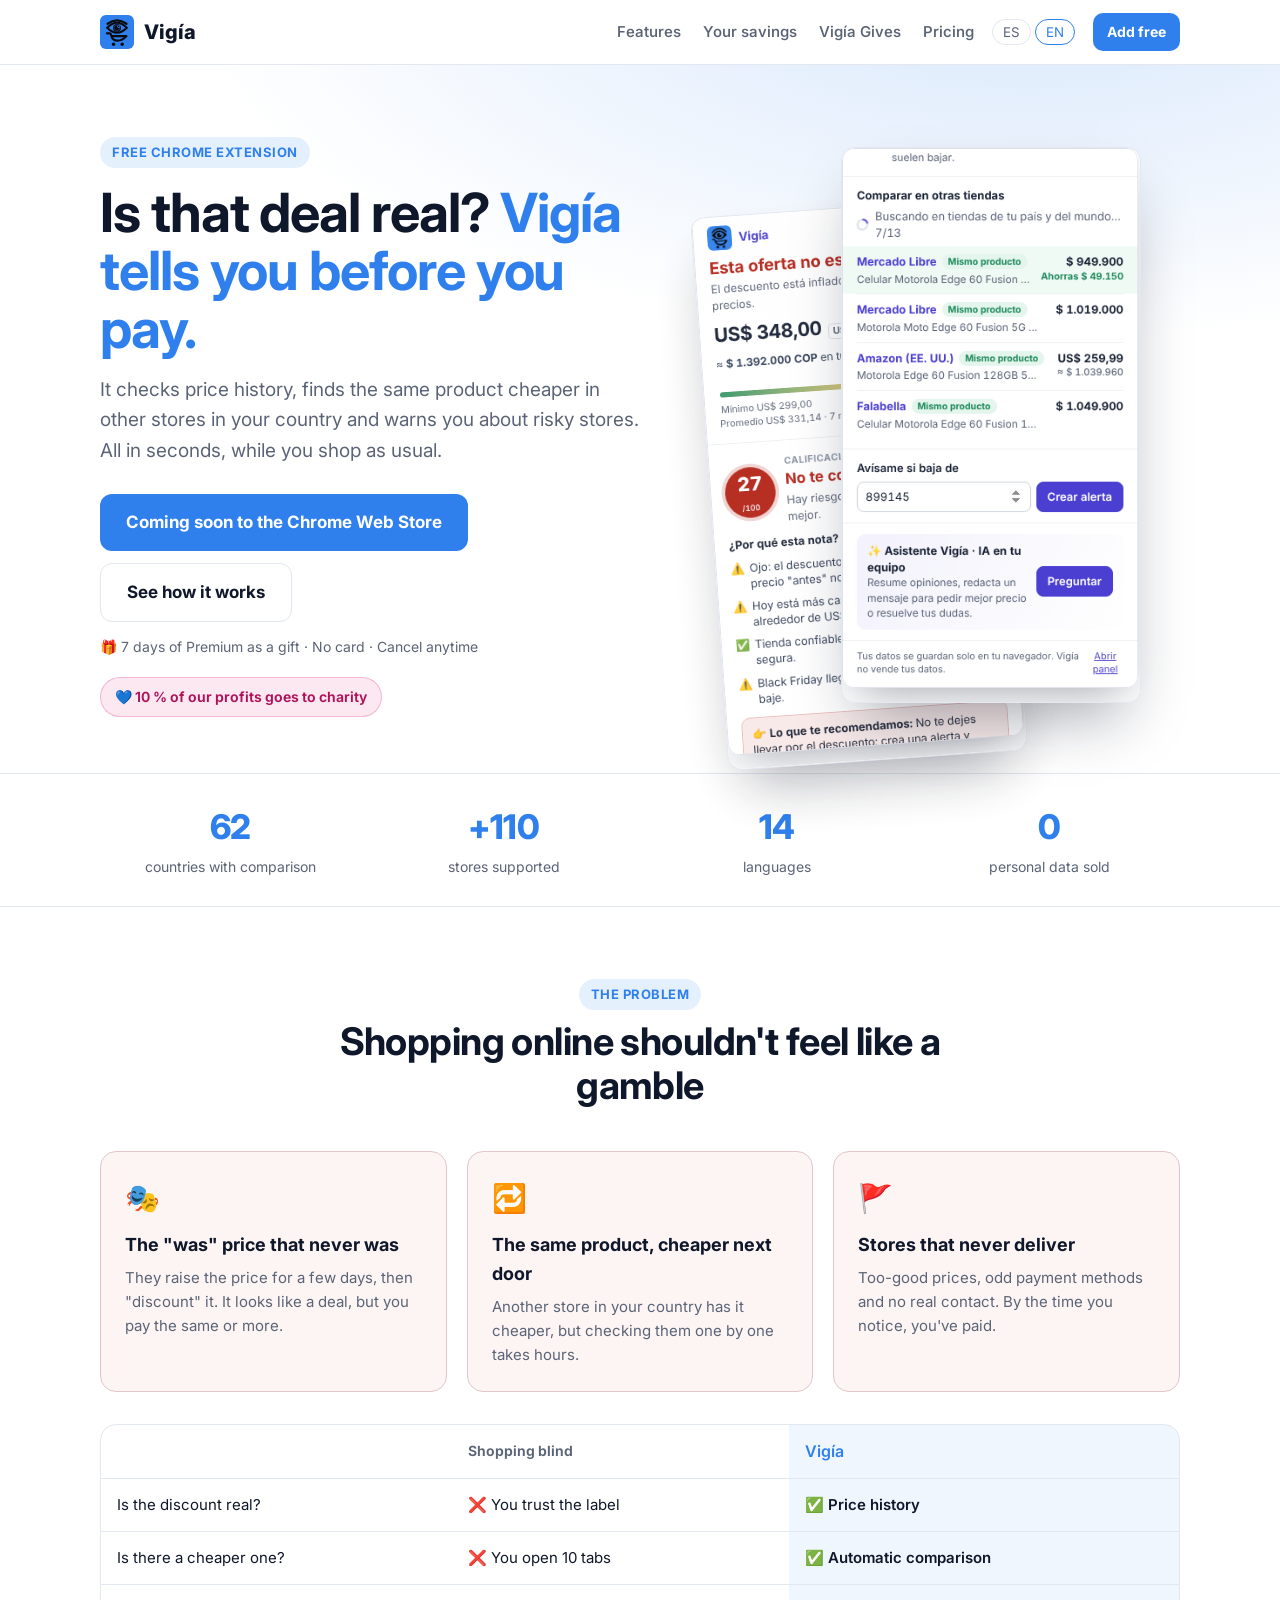
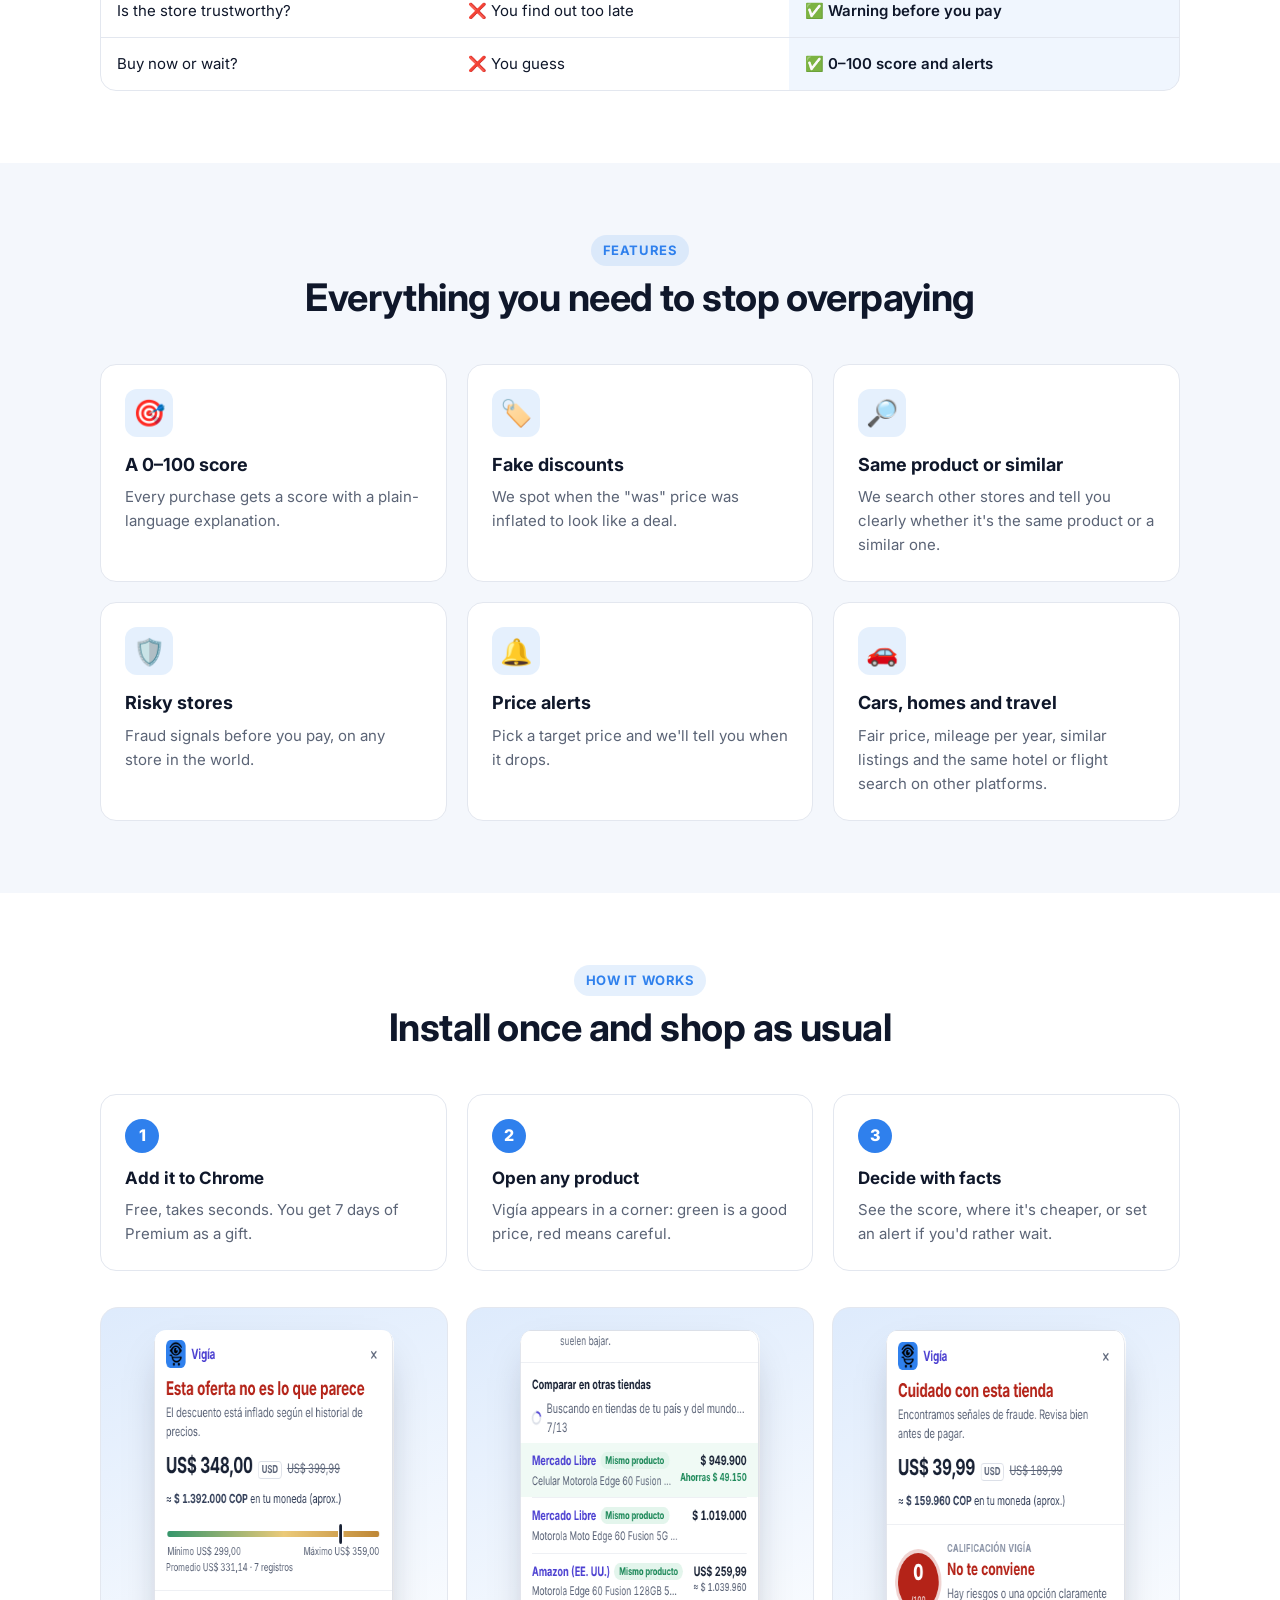
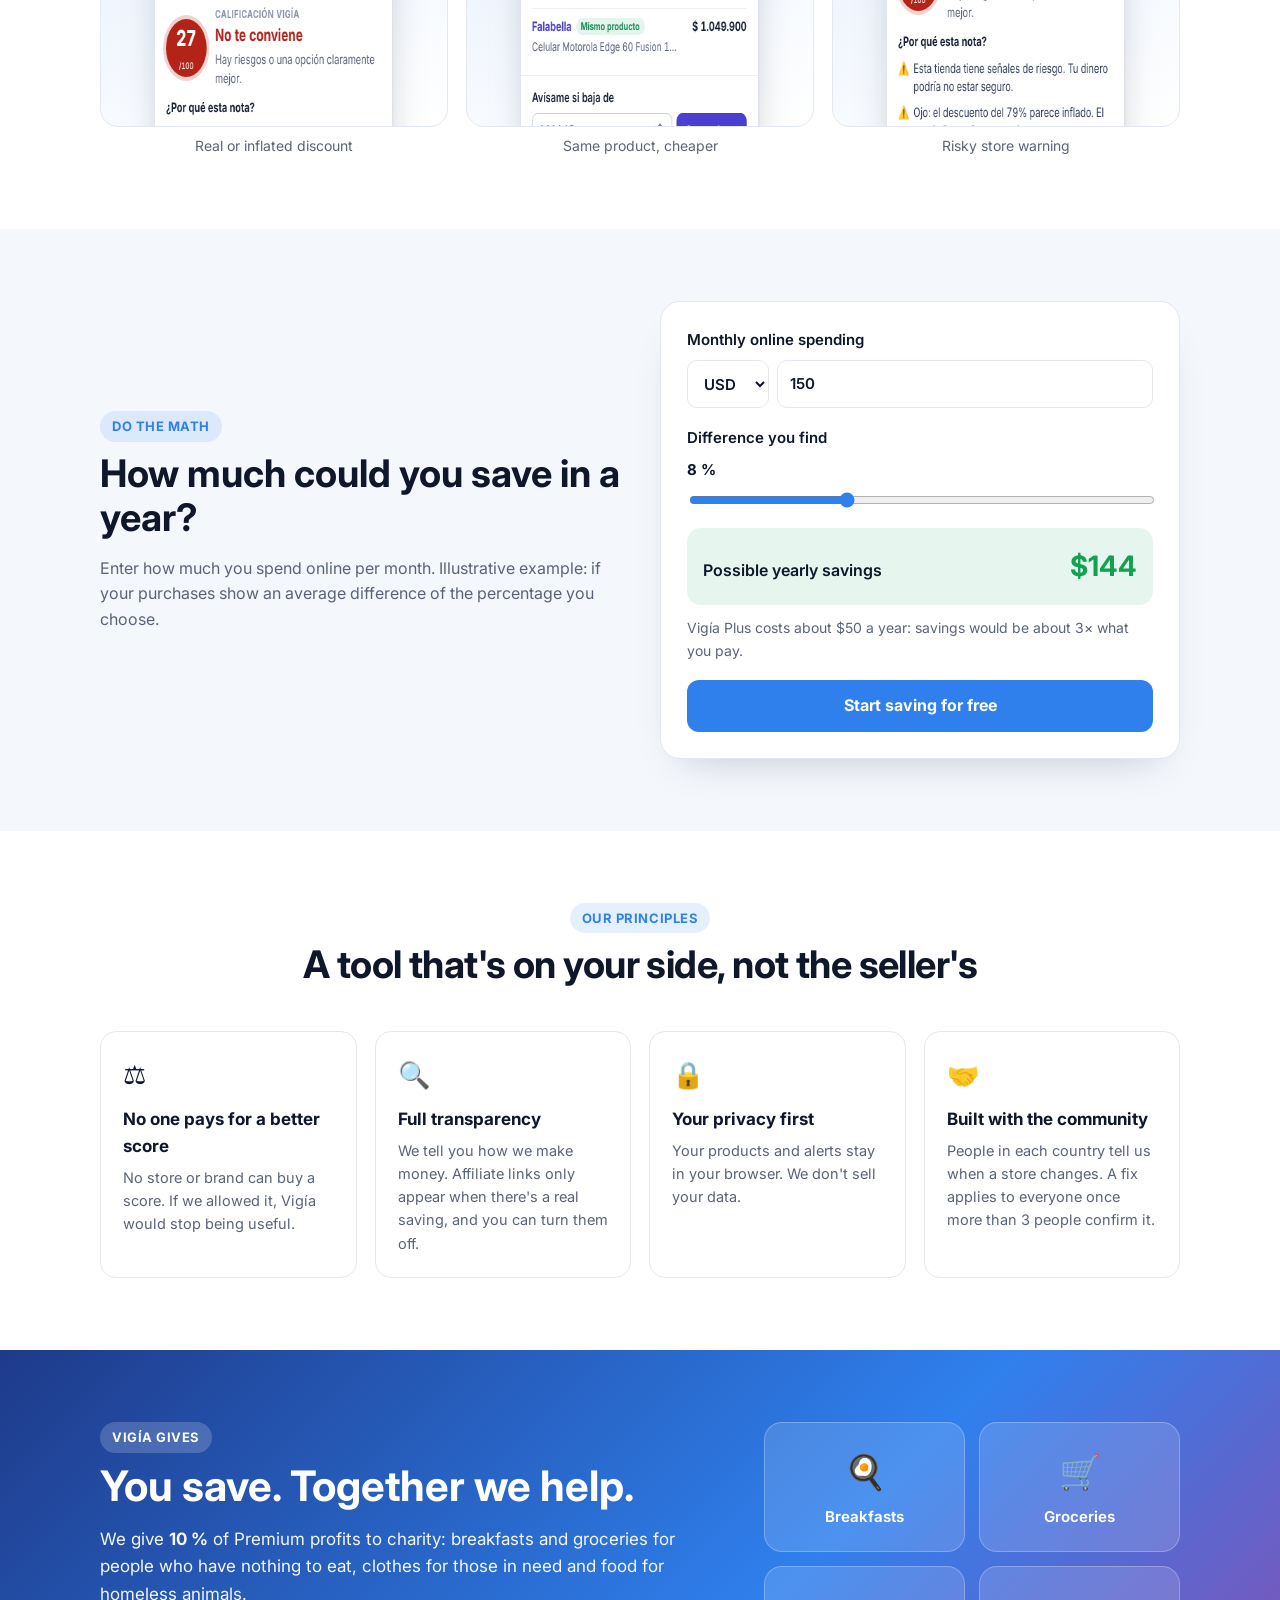
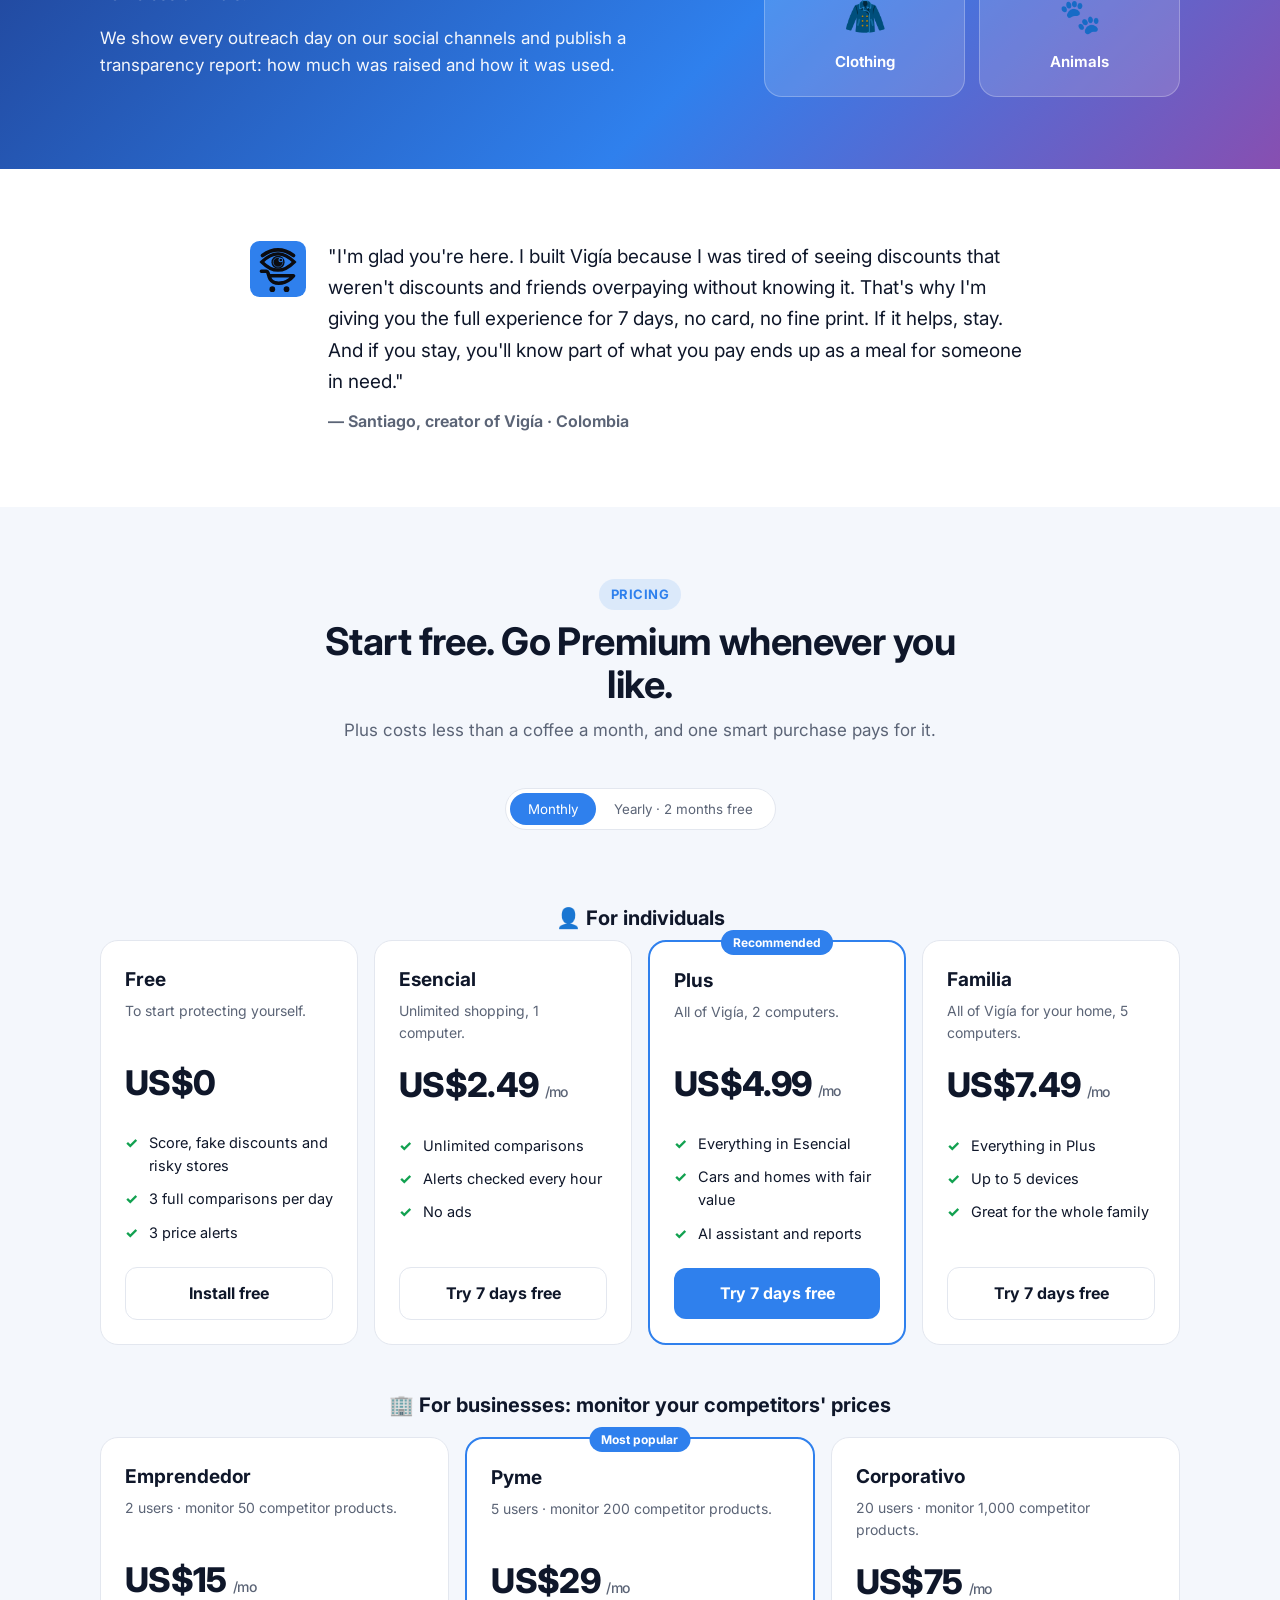
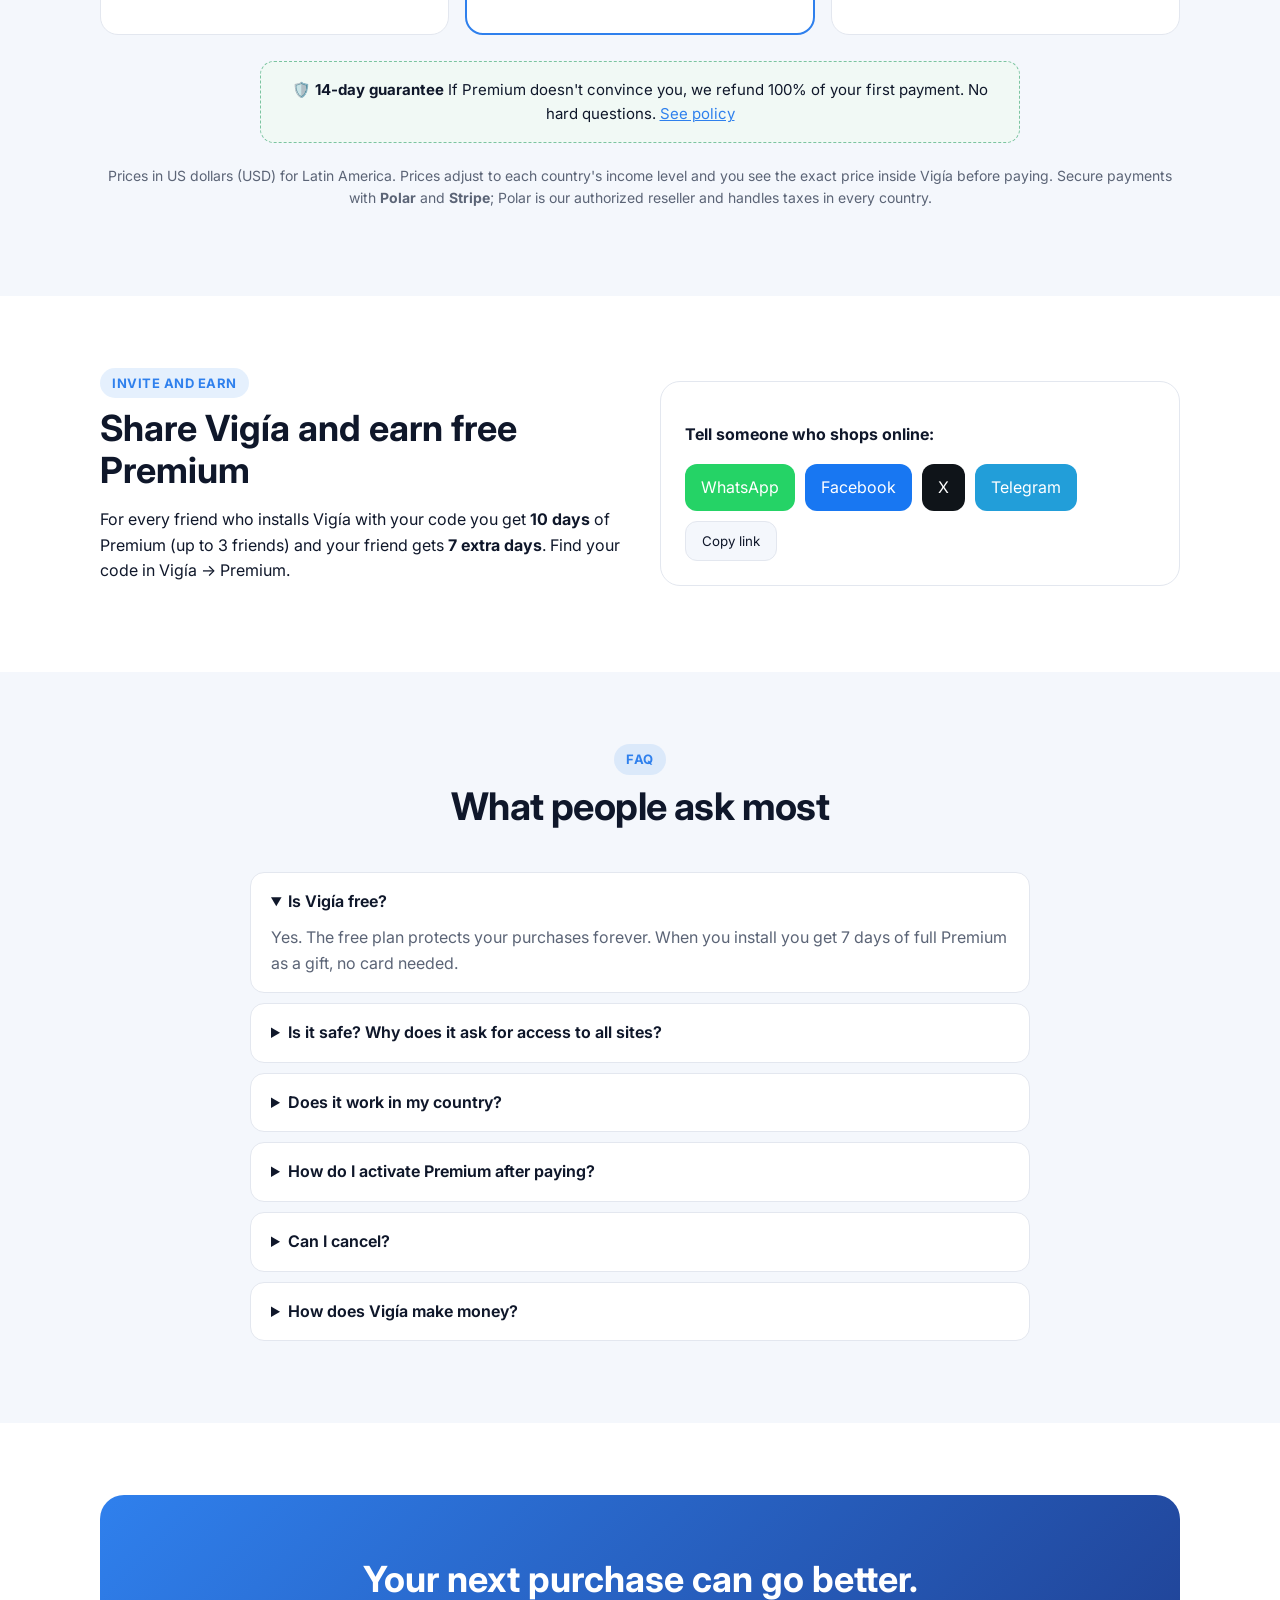
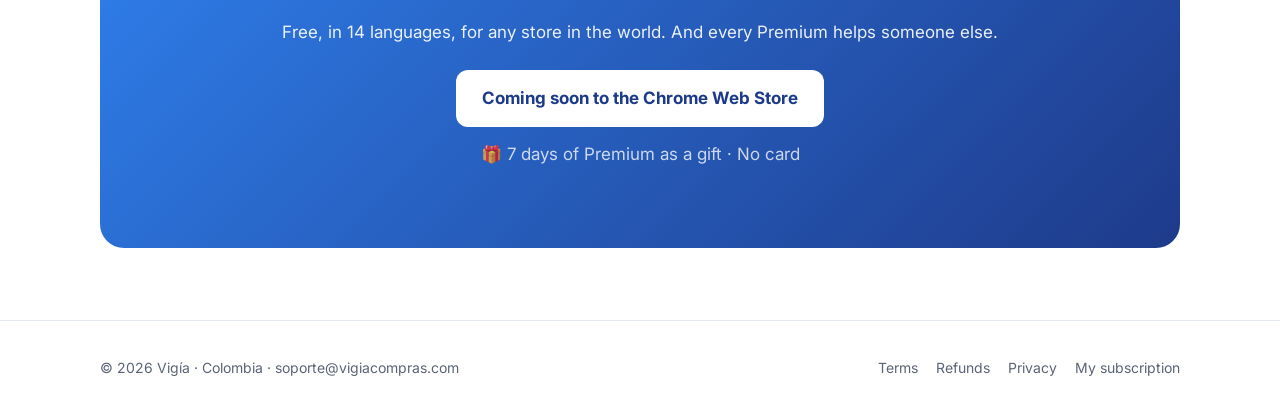
==== commit f4a38f8d: "Add files via upload" ====
--- a/index.html
+++ b/index.html
@@ -293,7 +293,7 @@
 
 <footer>
   <div class="wrap">
-    <div>© 2026 Vigía · Colombia · <a href="mailto:vigiacompras.app@gmail.com" class="mail">vigiacompras.app@gmail.com</a></div>
+    <div>© 2026 Vigía · Colombia · <a href="mailto:soporte@vigiacompras.com" class="mail">soporte@vigiacompras.com</a></div>
     <nav>
       <a href="terminos.html"><span data-l="es">Términos</span><span data-l="en">Terms</span></a>
       <a href="reembolsos.html"><span data-l="es">Reembolsos</span><span data-l="en">Refunds</span></a>
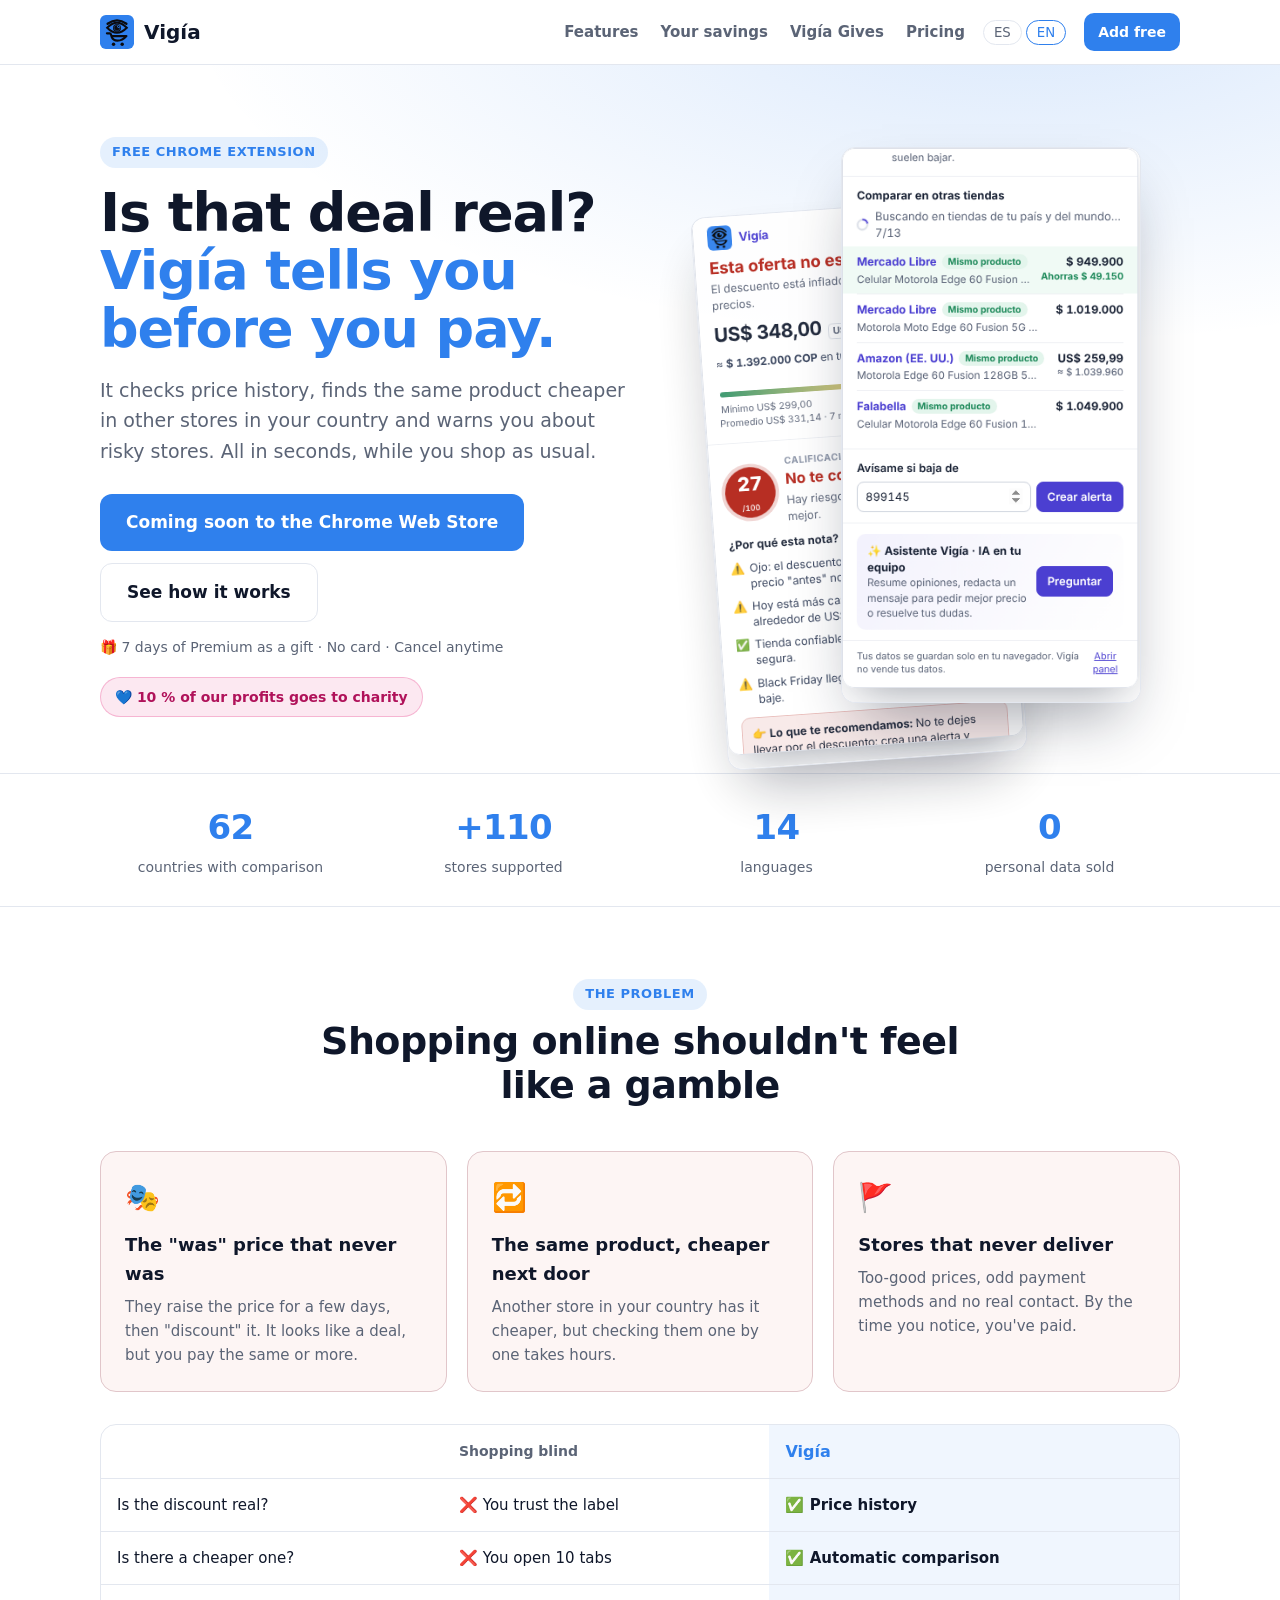
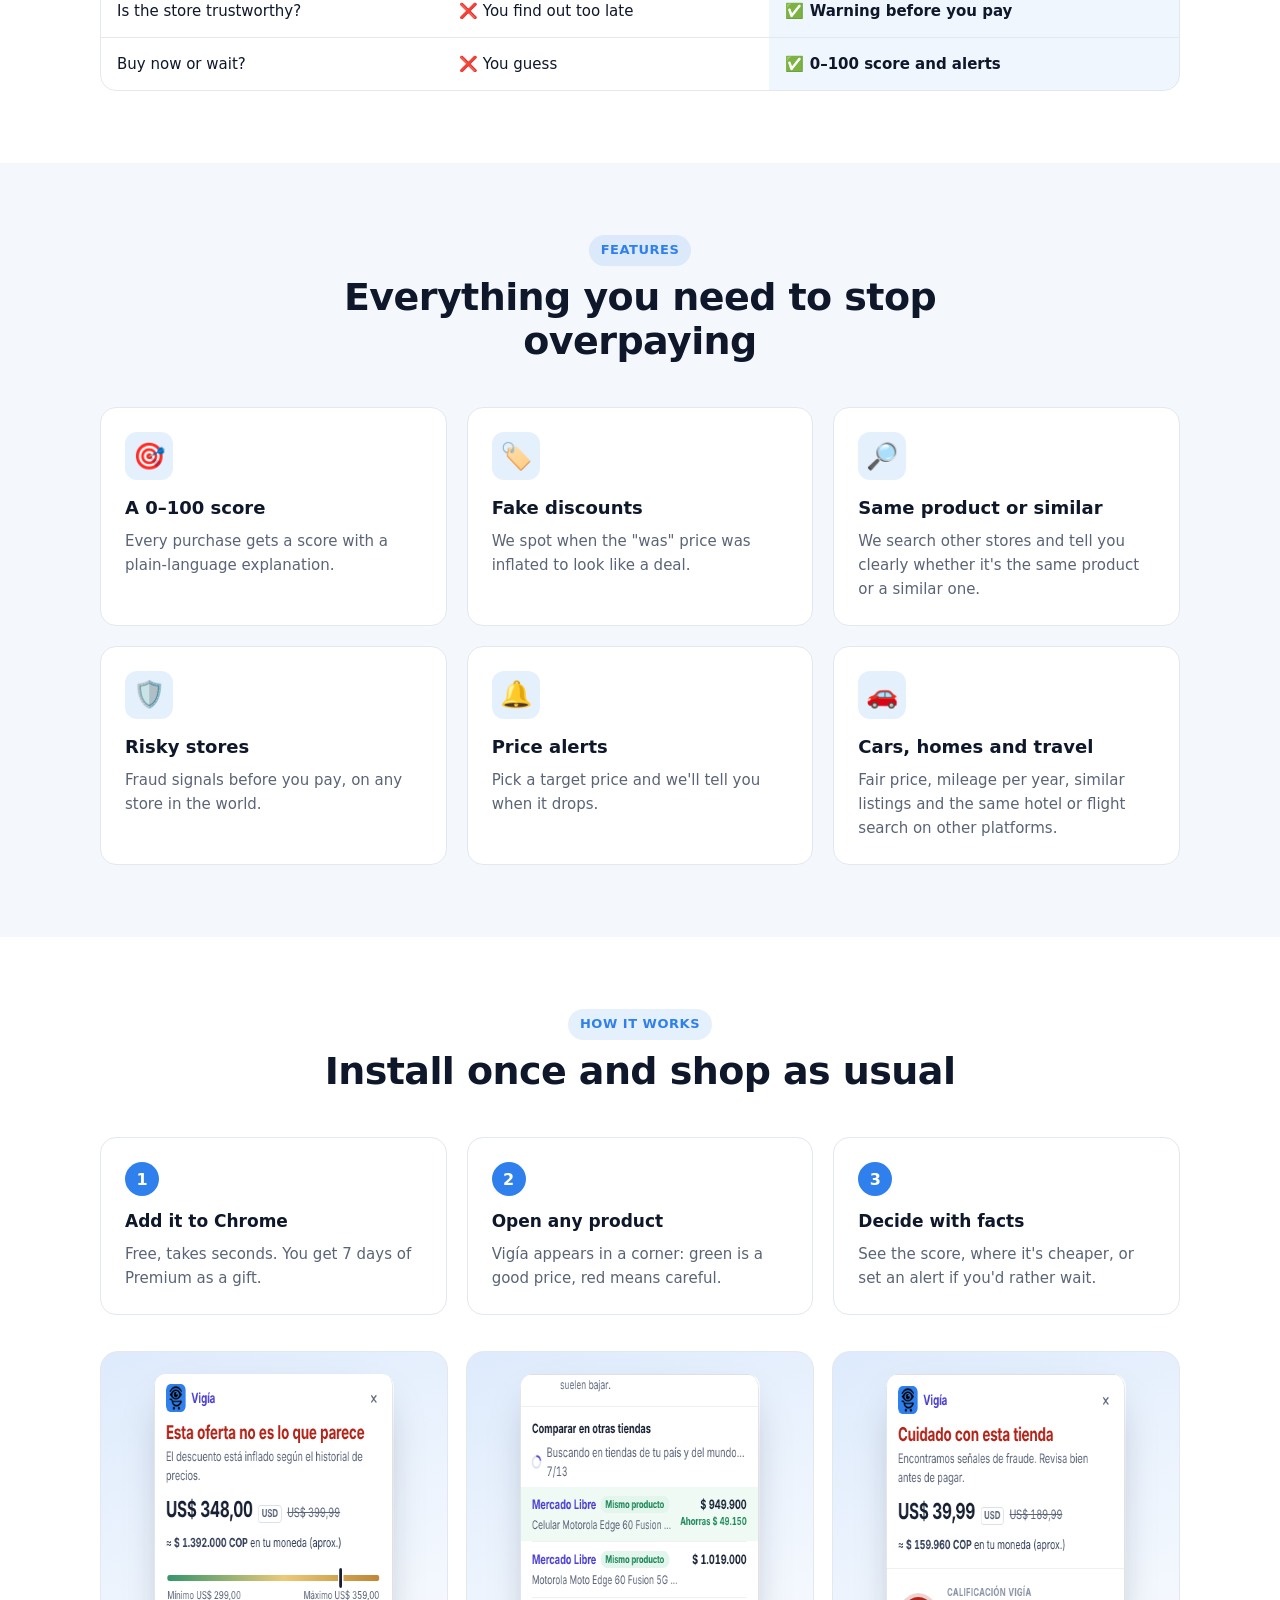
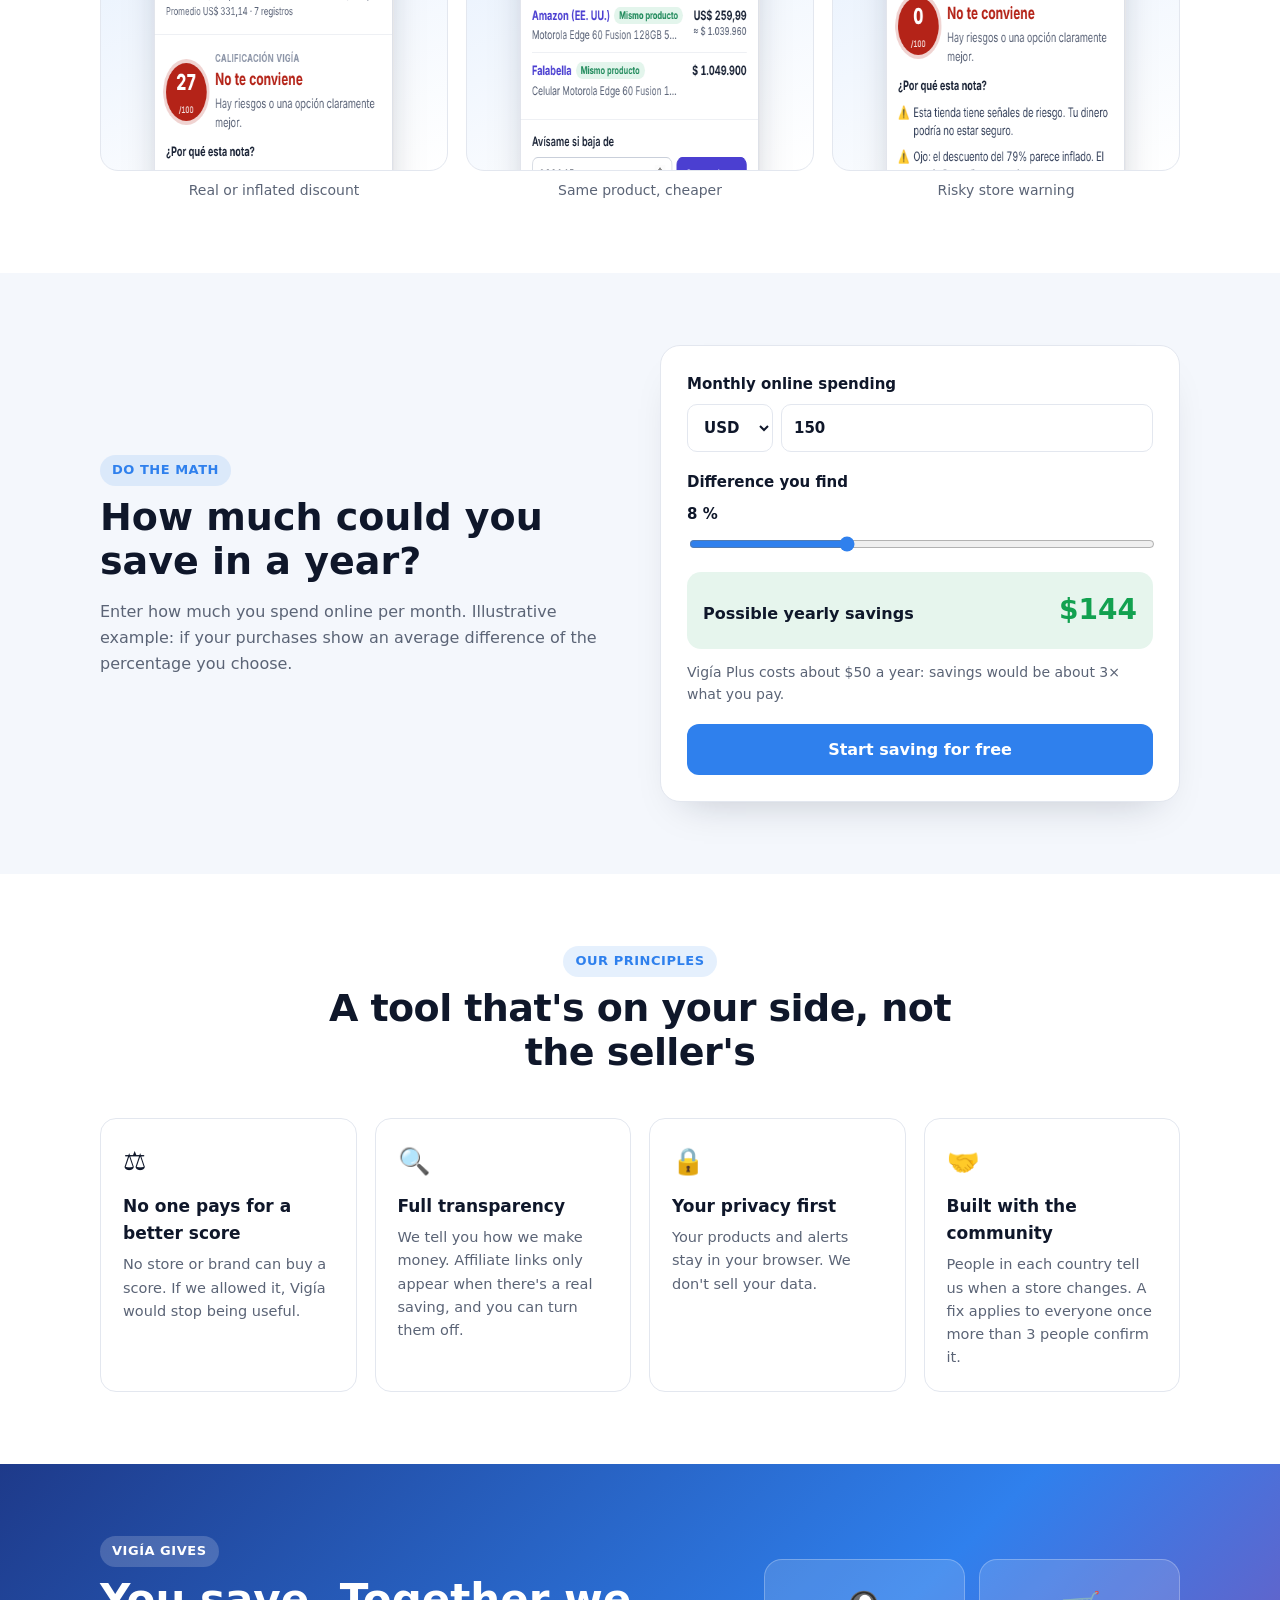
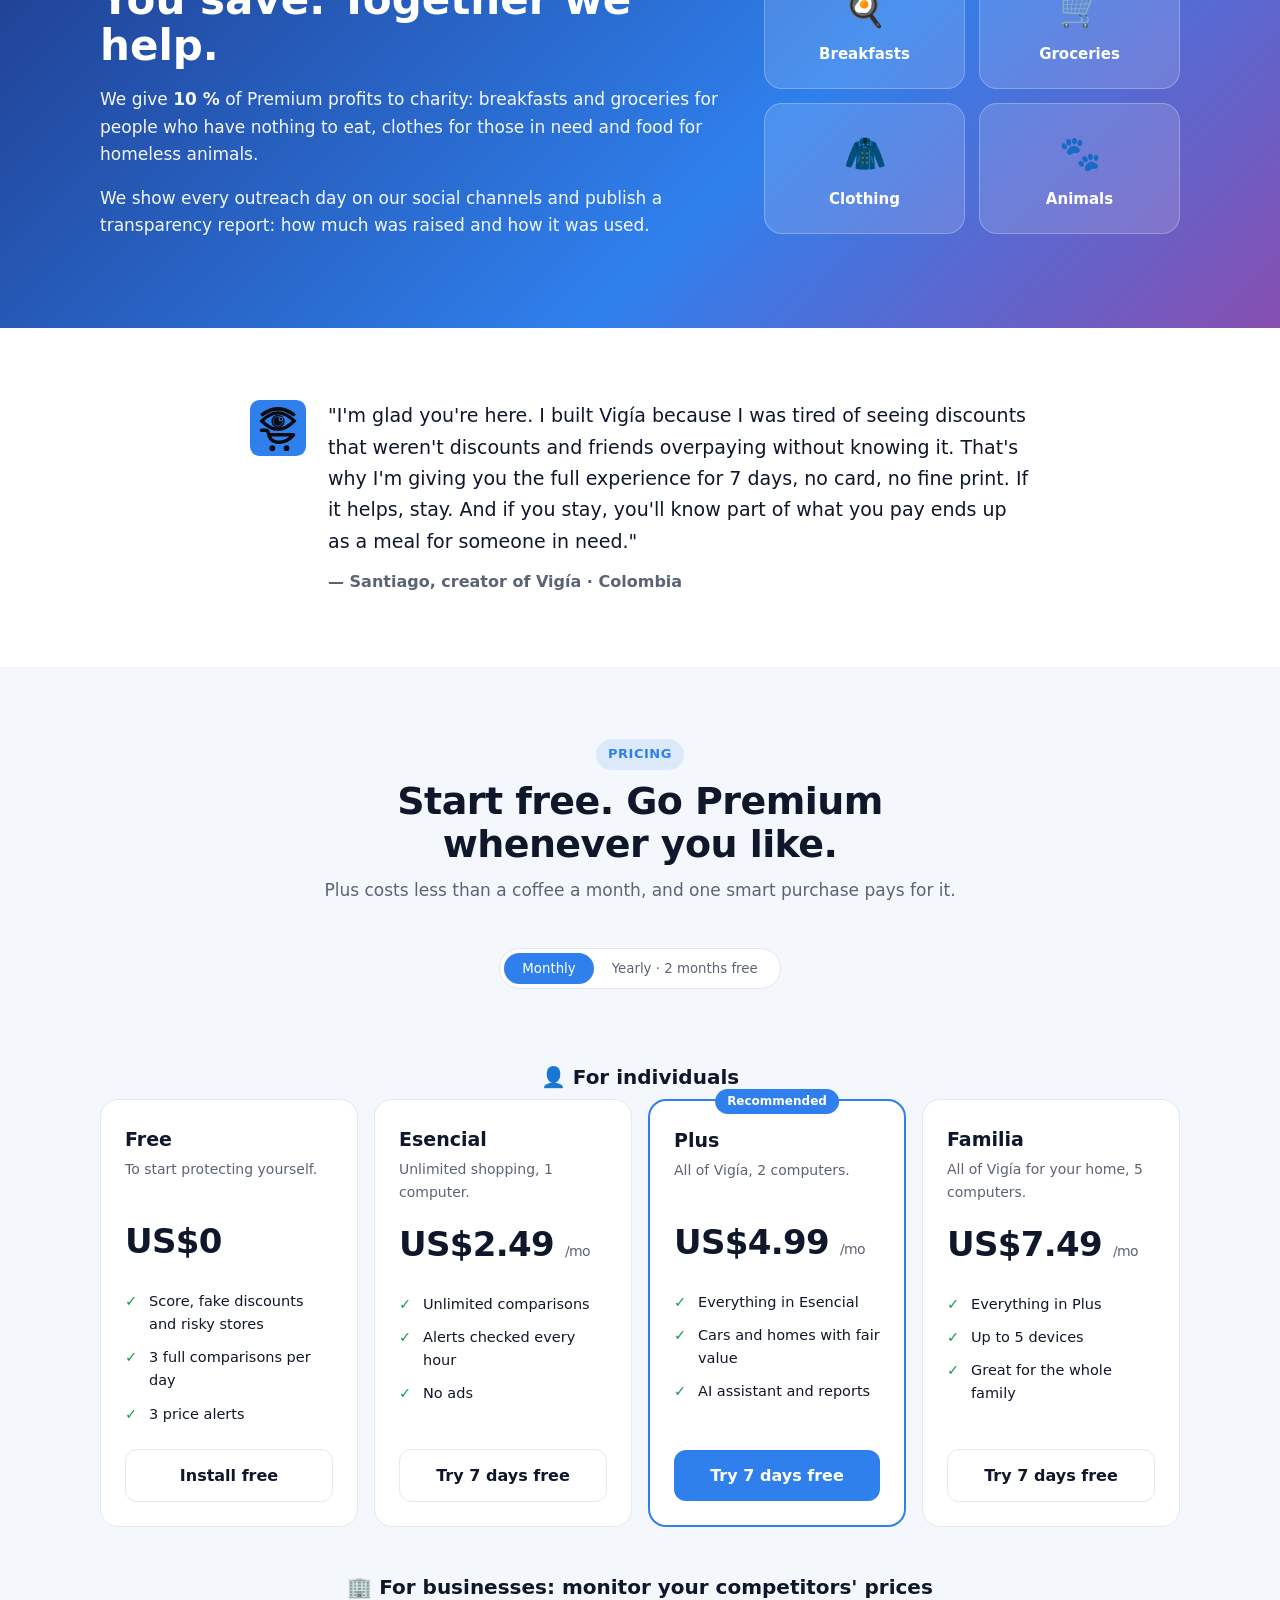
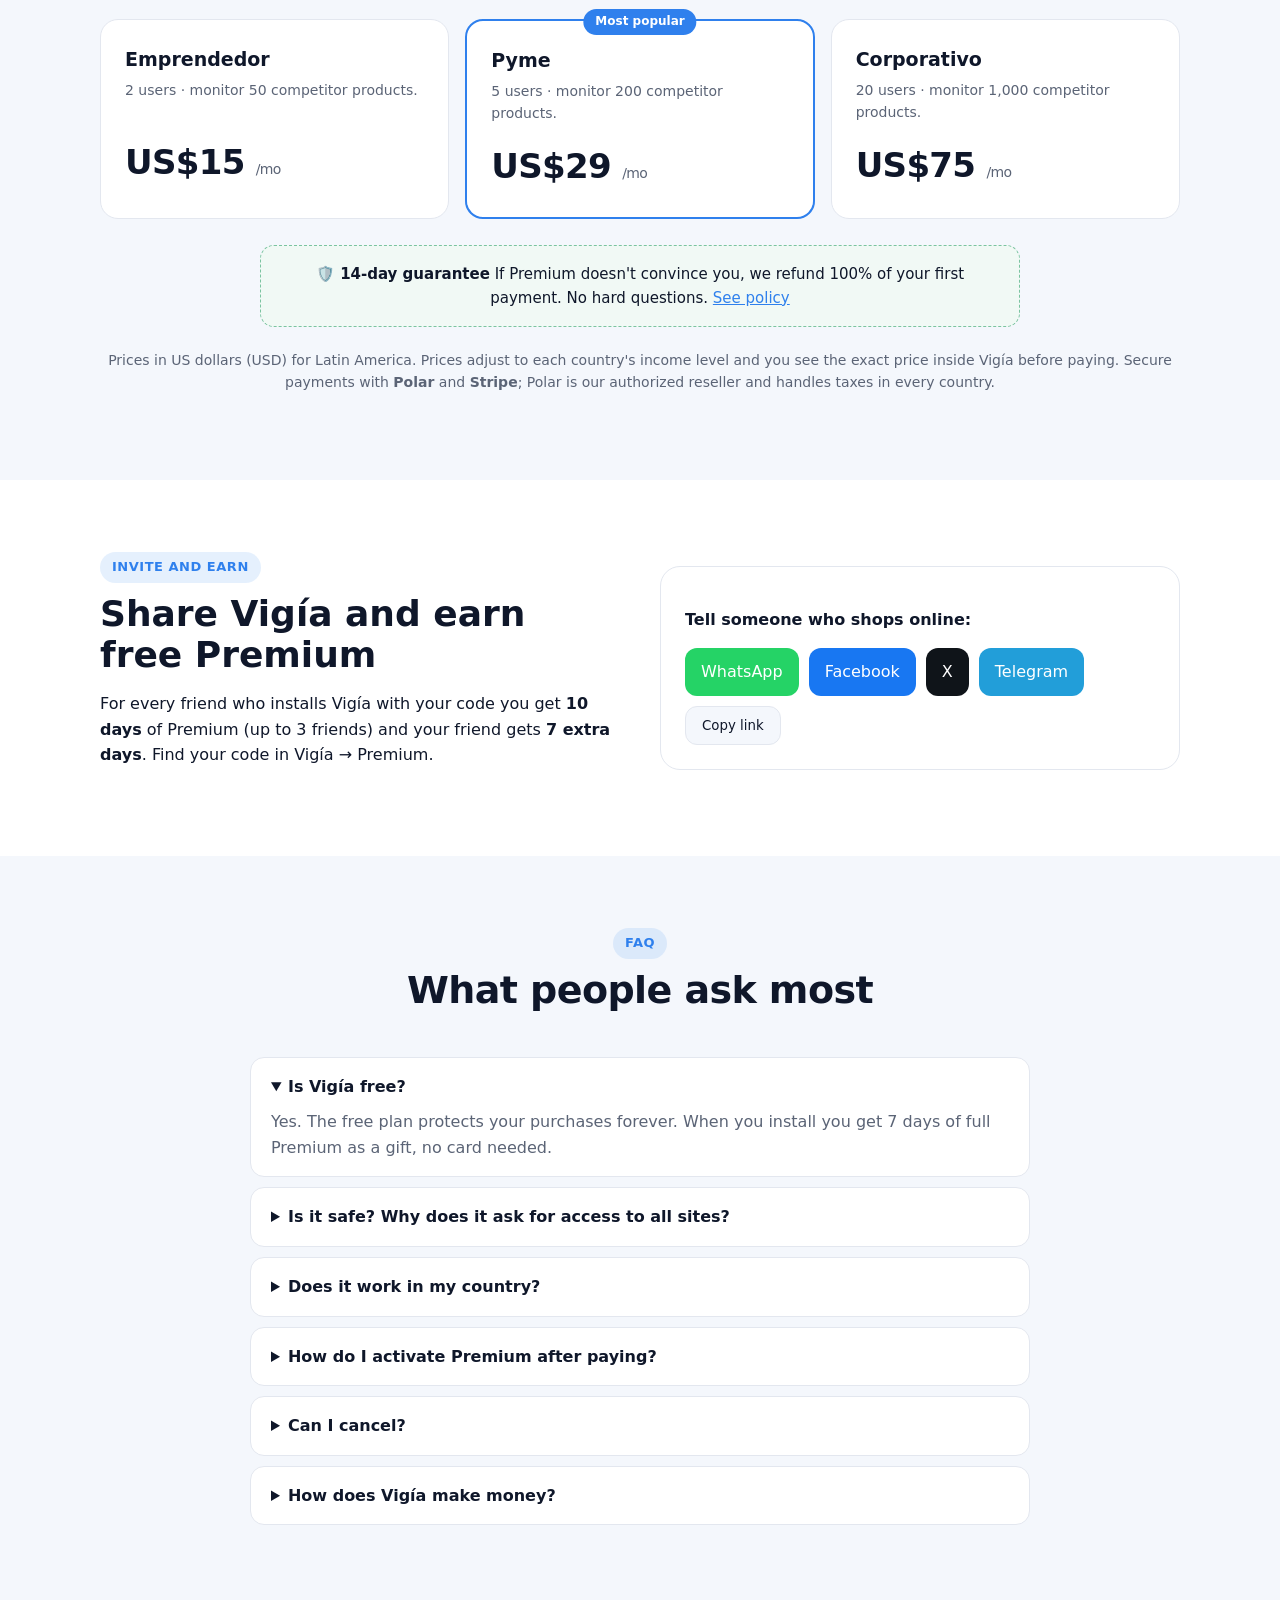
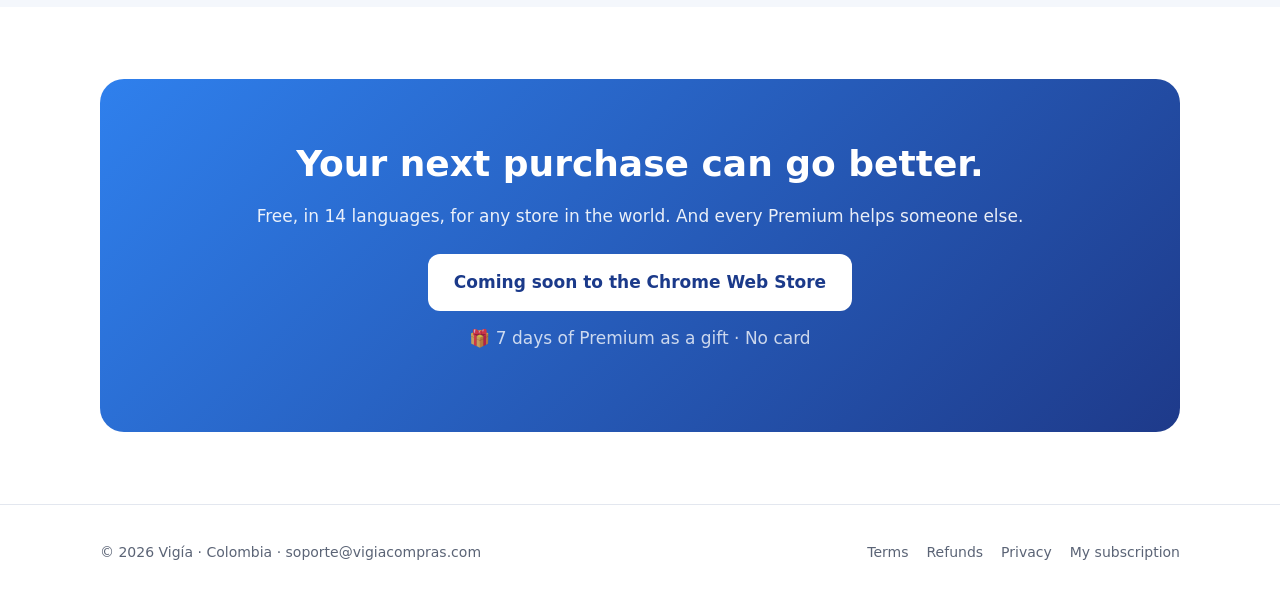
==== commit 01eec422: "Add files via upload" ====
--- a/index.html
+++ b/index.html
@@ -3,6 +3,8 @@
 <head>
 <meta charset="utf-8">
 <meta name="viewport" content="width=device-width, initial-scale=1">
+<meta http-equiv="Content-Security-Policy" content="default-src 'self'; script-src 'self'; style-src 'self' 'unsafe-inline' https://fonts.googleapis.com; font-src https://fonts.gstatic.com; img-src 'self' data:; connect-src 'self'; frame-src 'self'; base-uri 'self'; form-action 'self'; object-src 'none'">
+<meta name="referrer" content="strict-origin-when-cross-origin">
 <title>Vigía — ¿Ese descuento es real? Compara precios antes de pagar</title>
 <meta name="description" content="Vigía es una extensión gratis para Chrome que detecta descuentos falsos, compara el mismo producto en otras tiendas y te avisa de tiendas dudosas. 62 países, 14 idiomas. El 10 % de las ganancias va a obras benéficas.">
 <meta name="theme-color" content="#2F80ED">
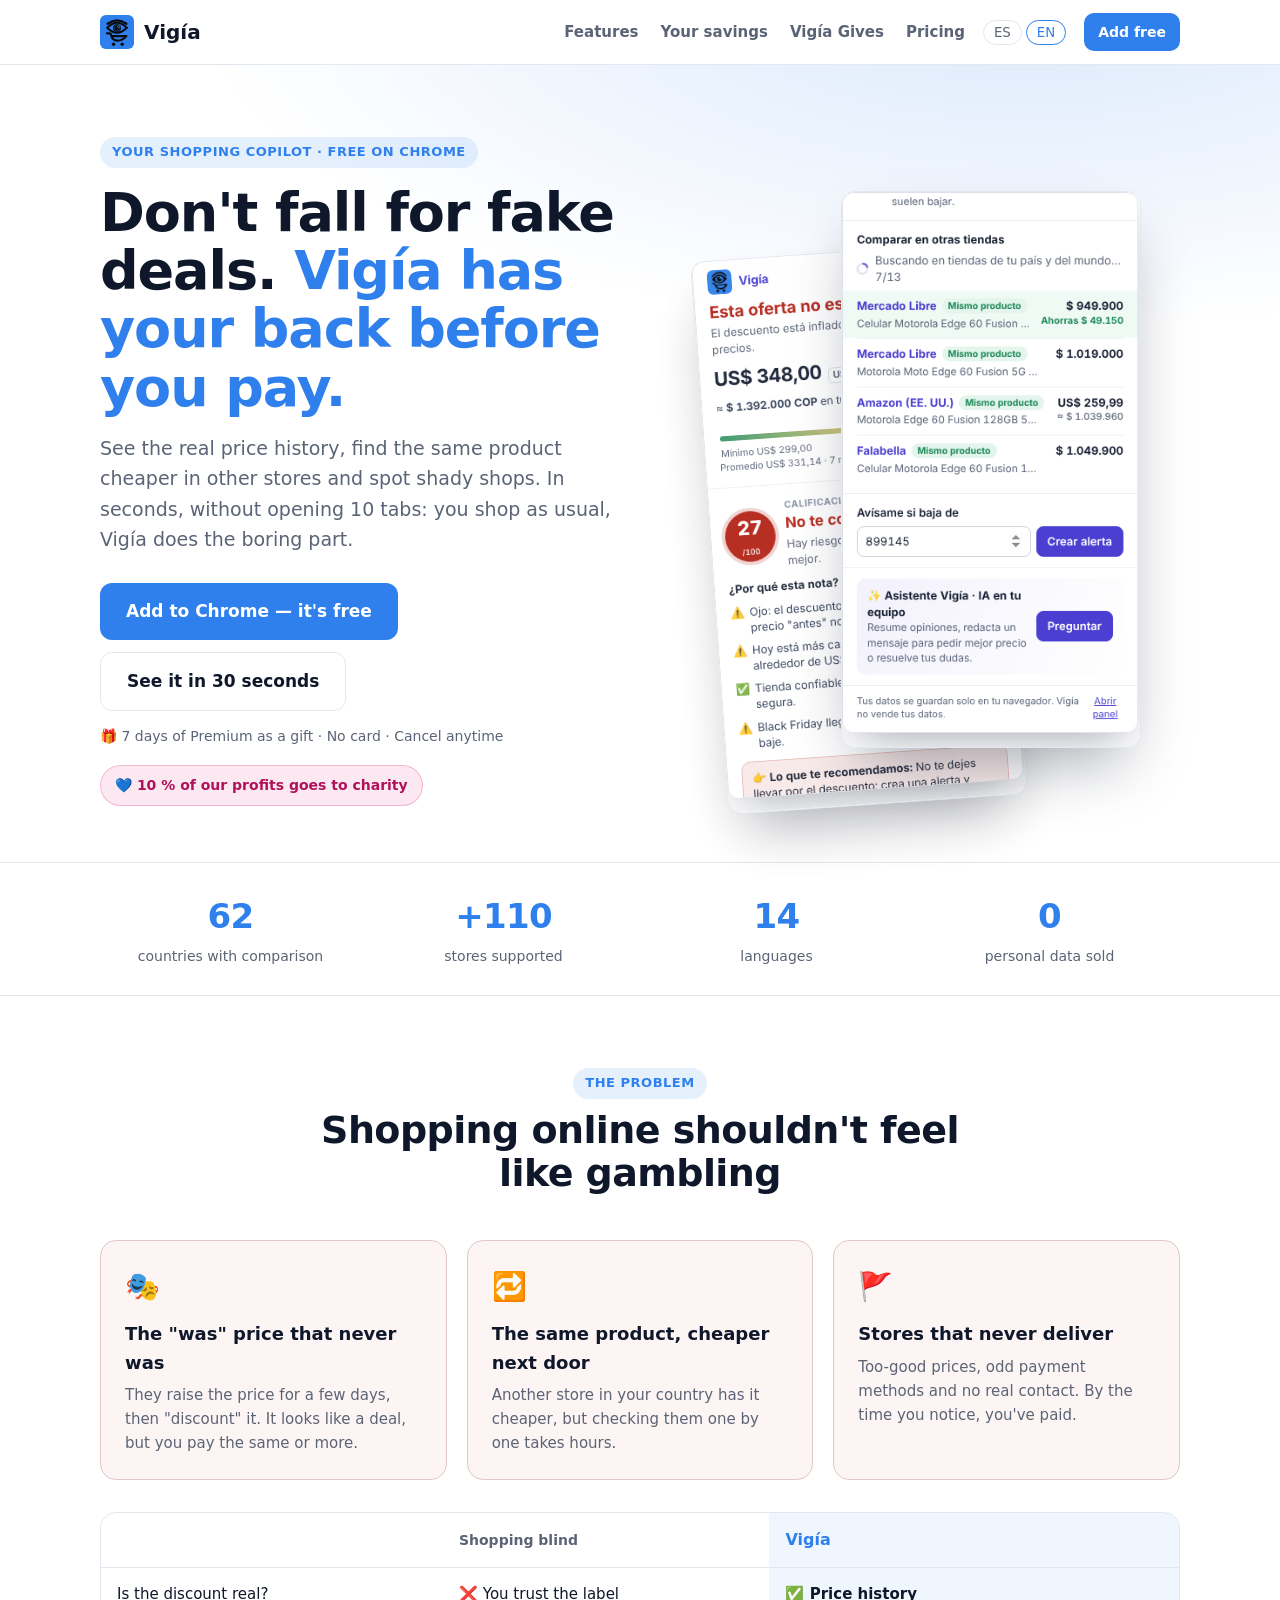
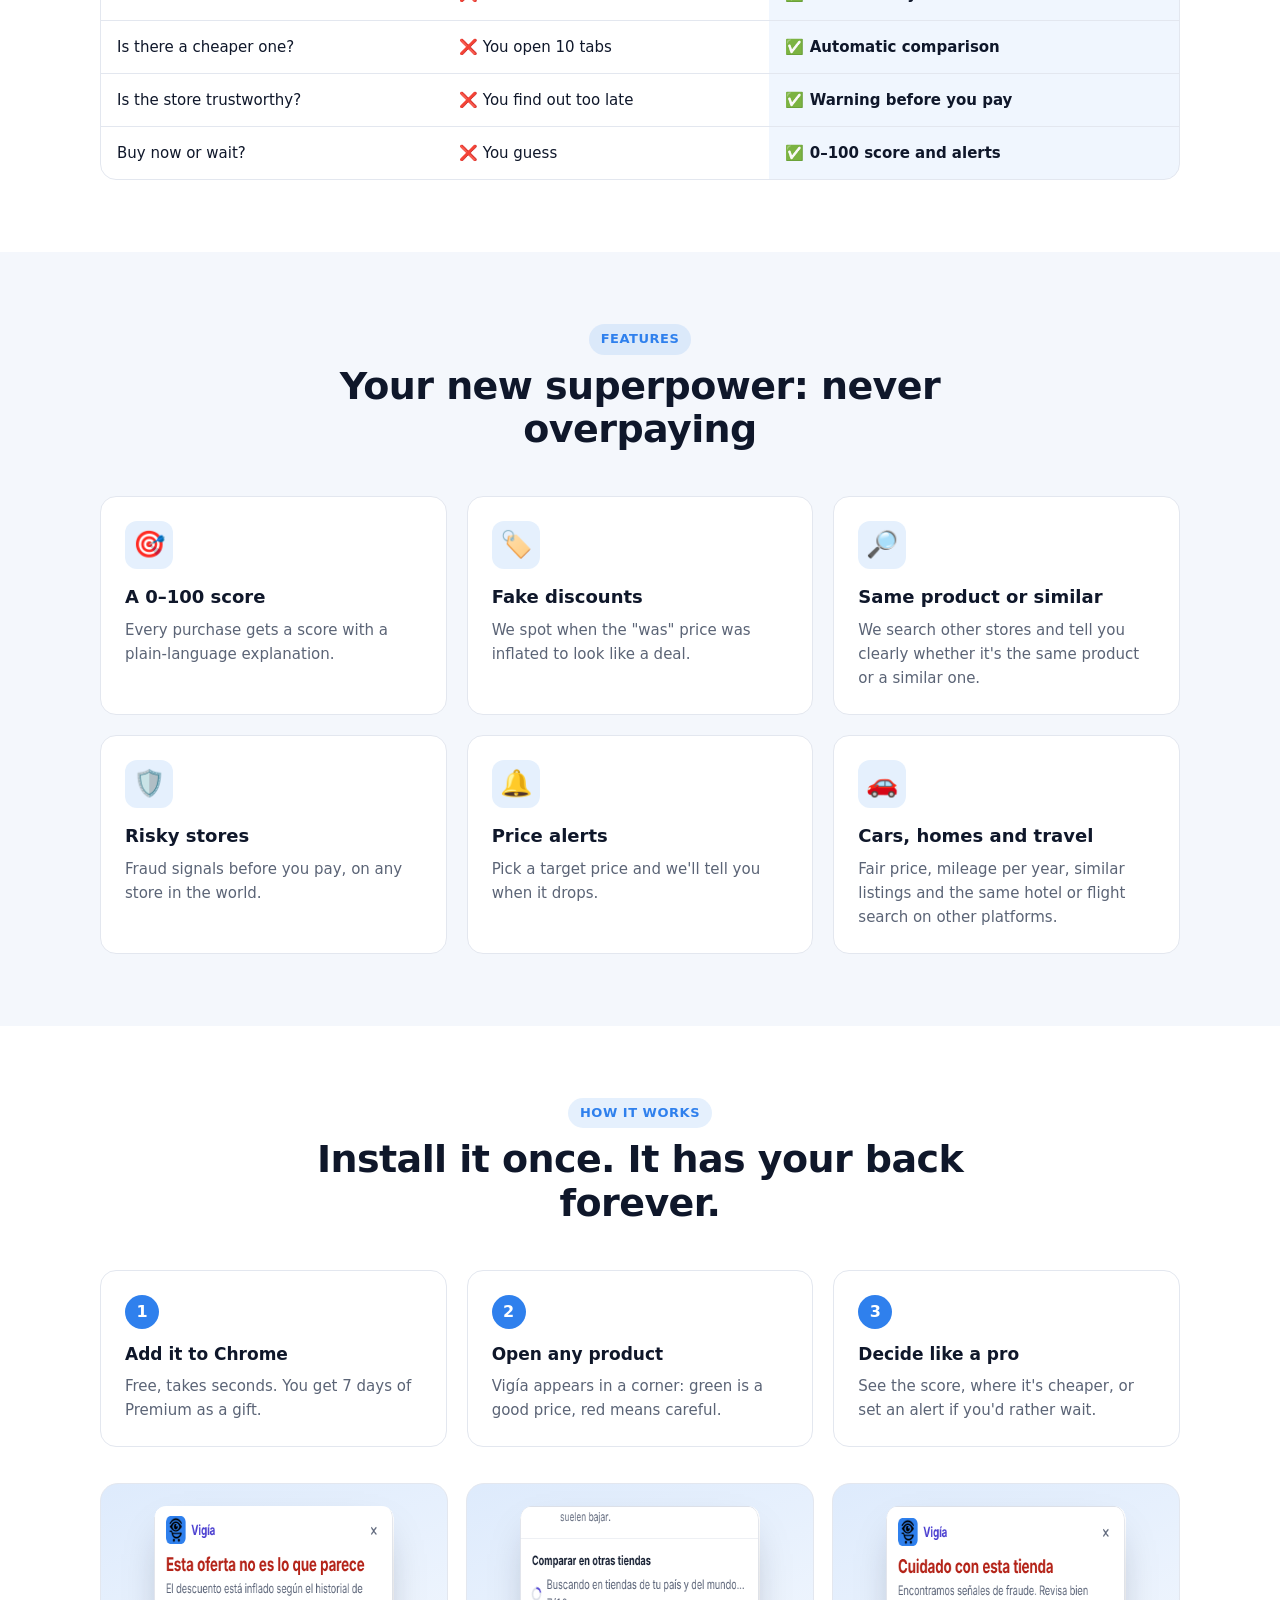
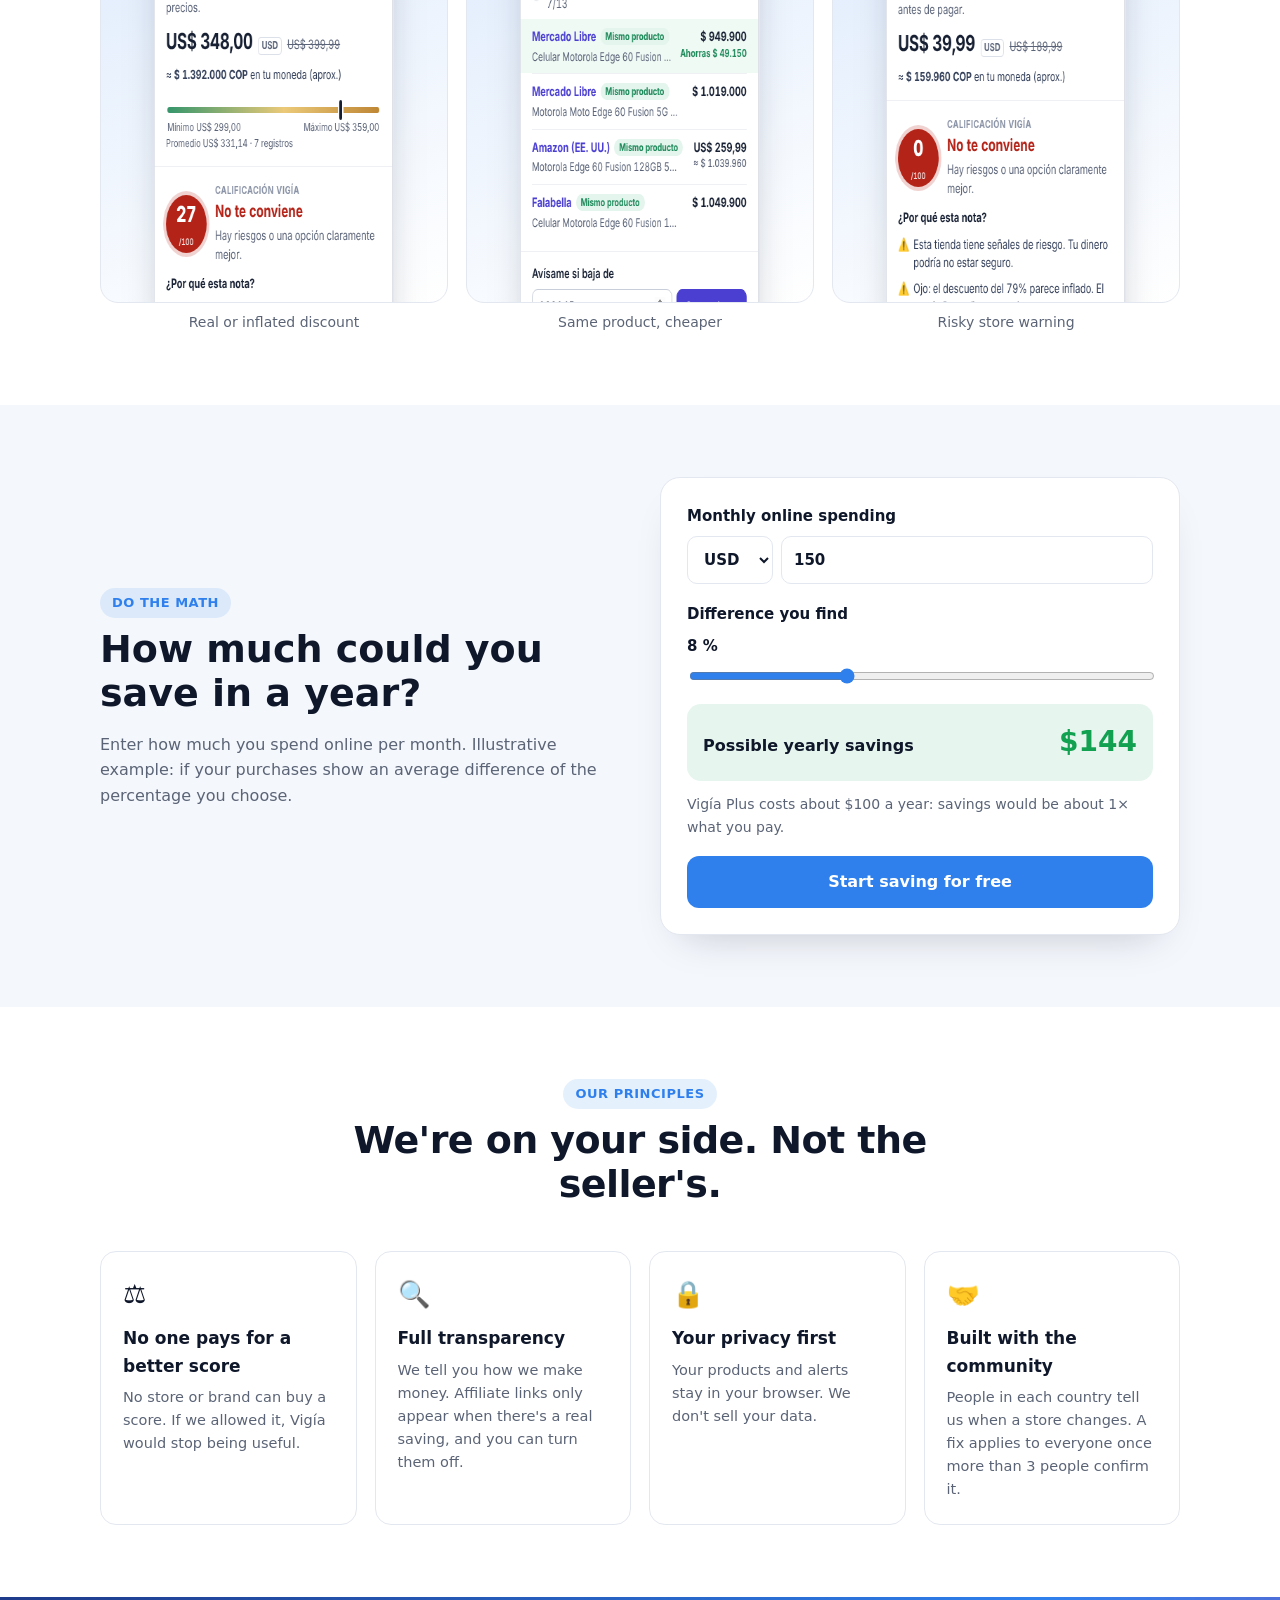
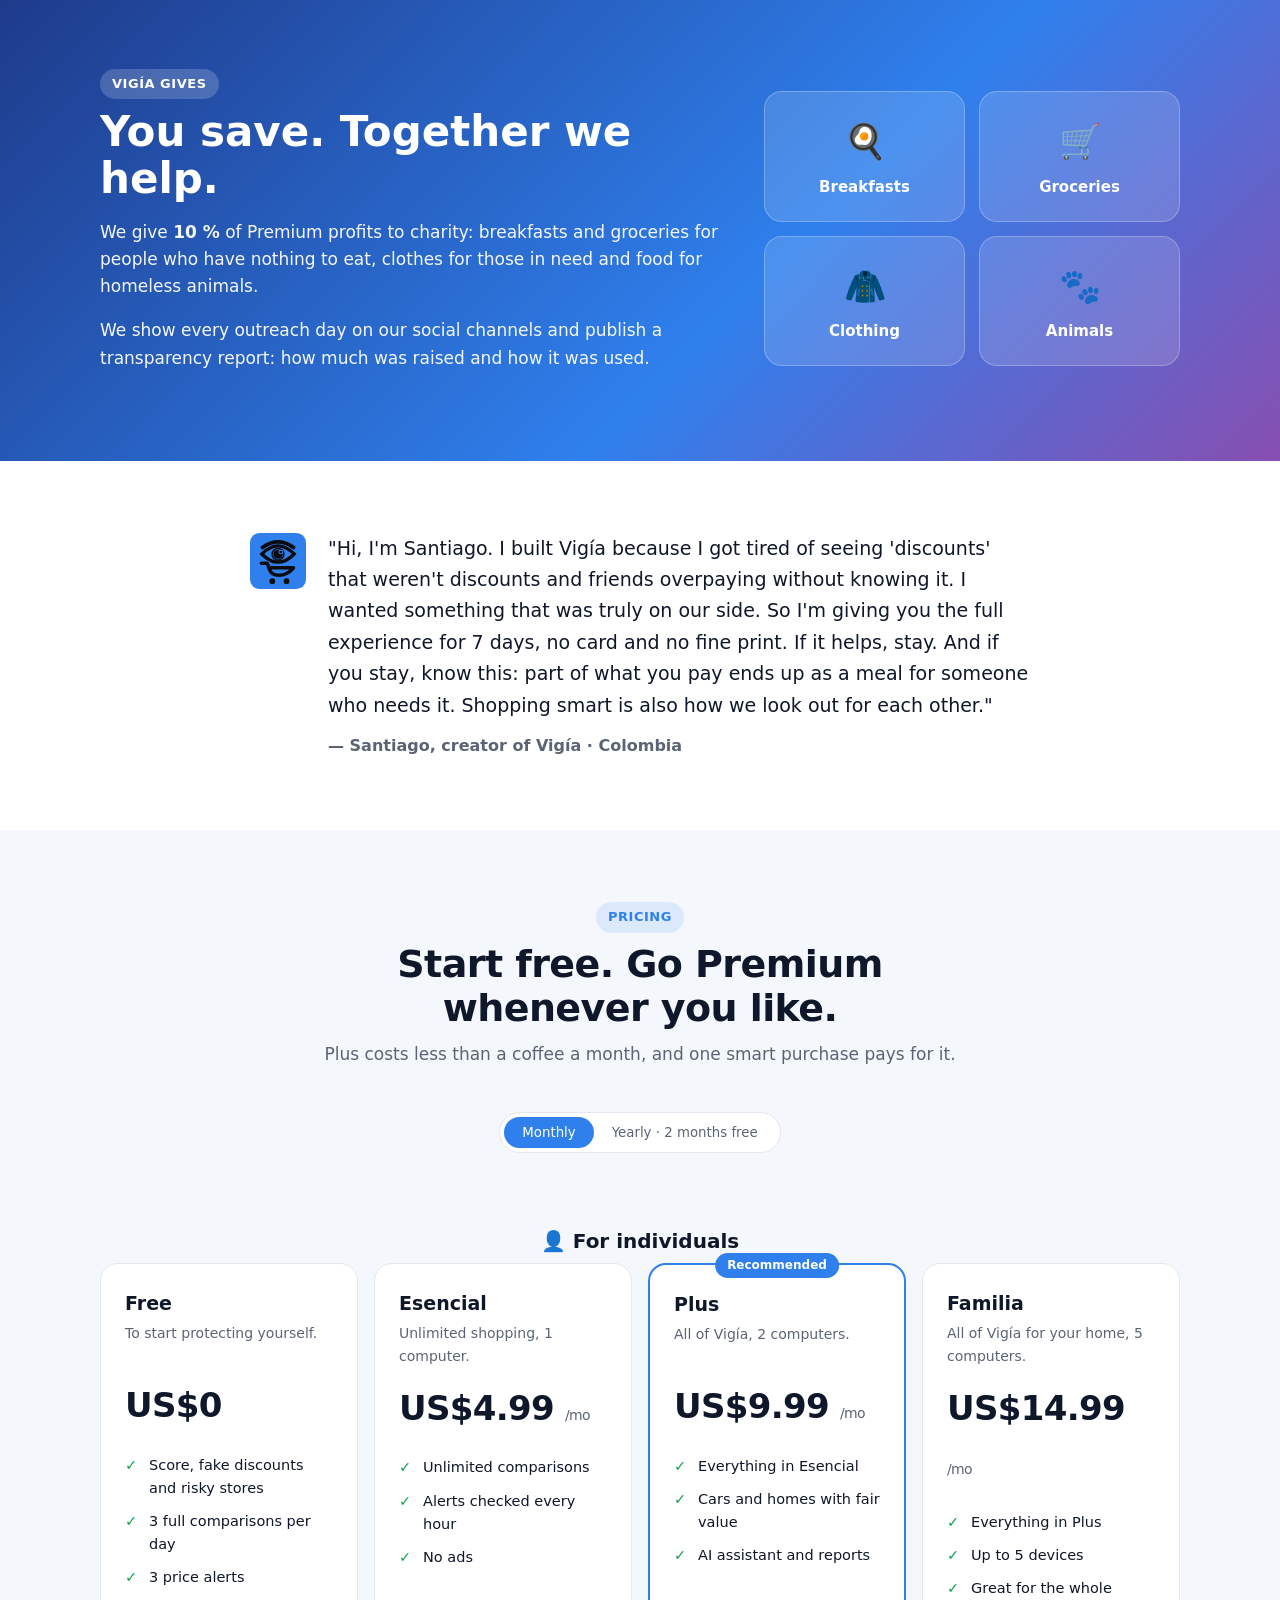
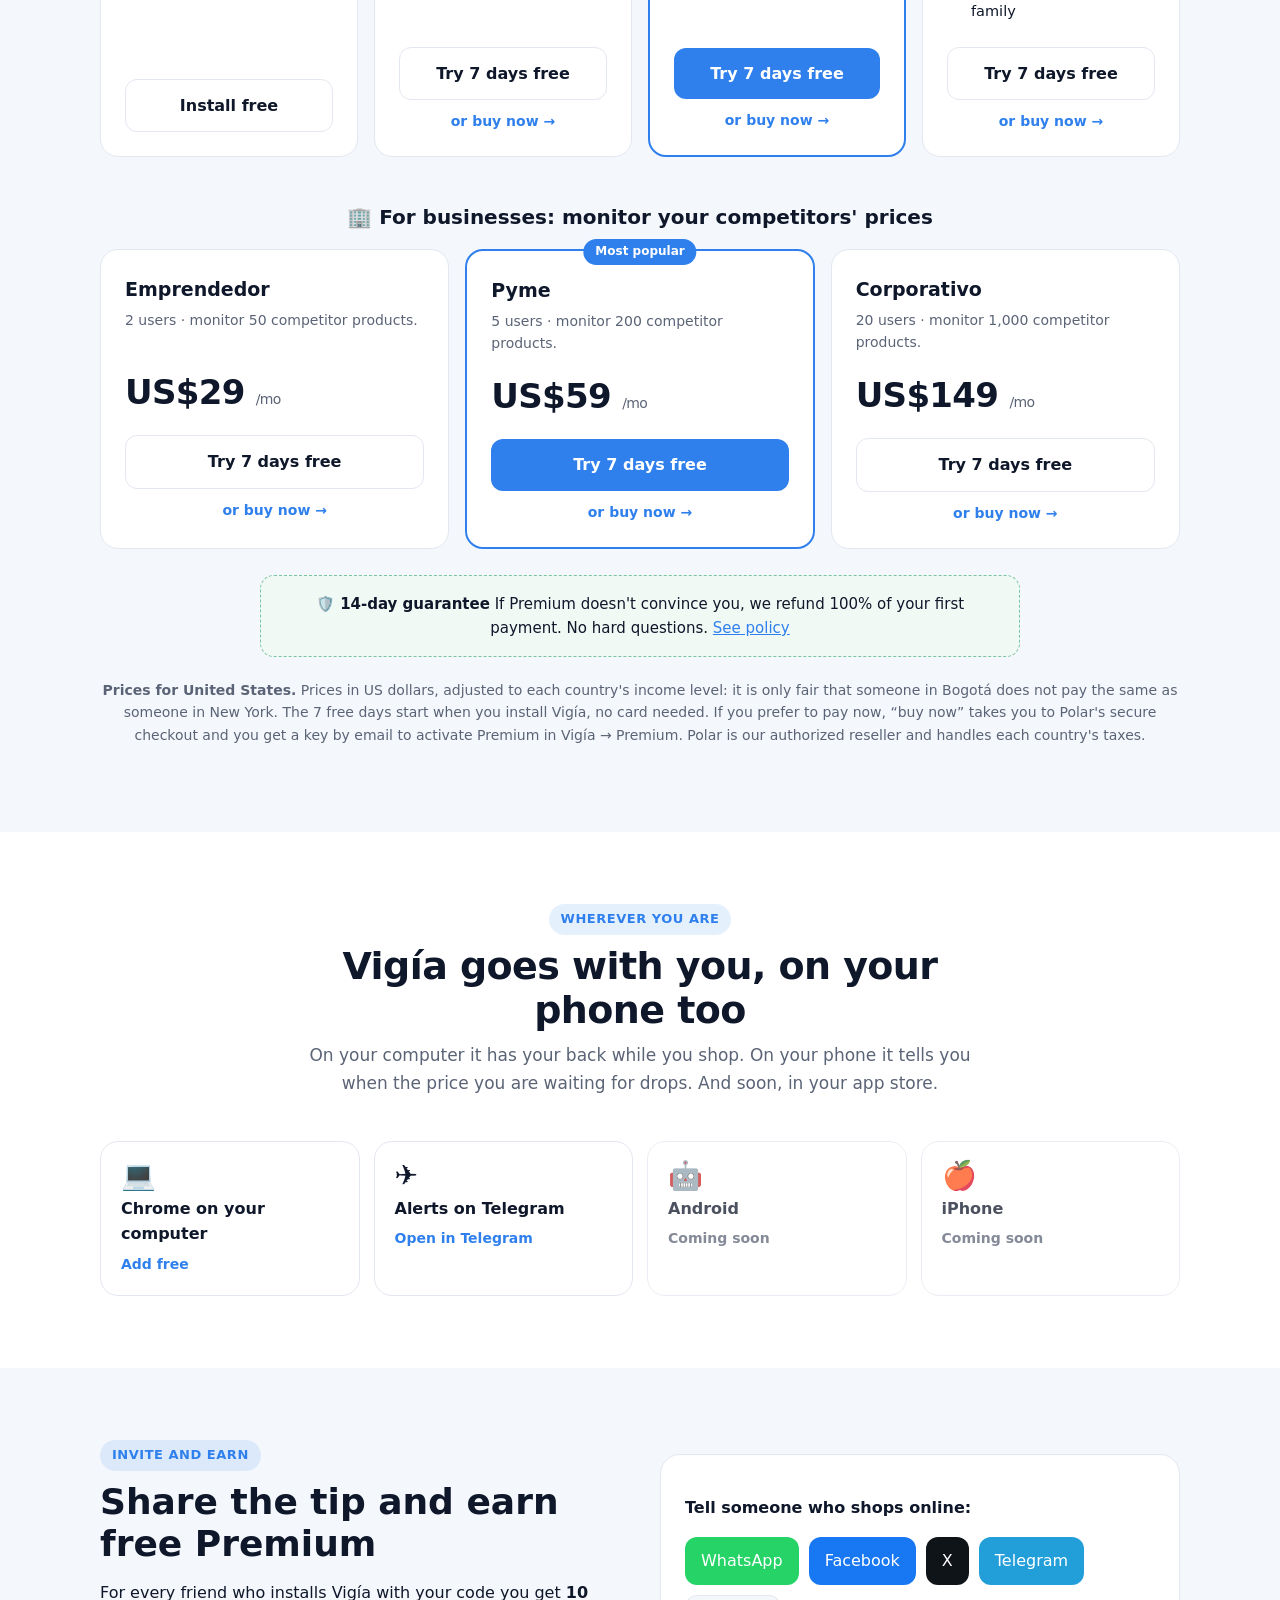
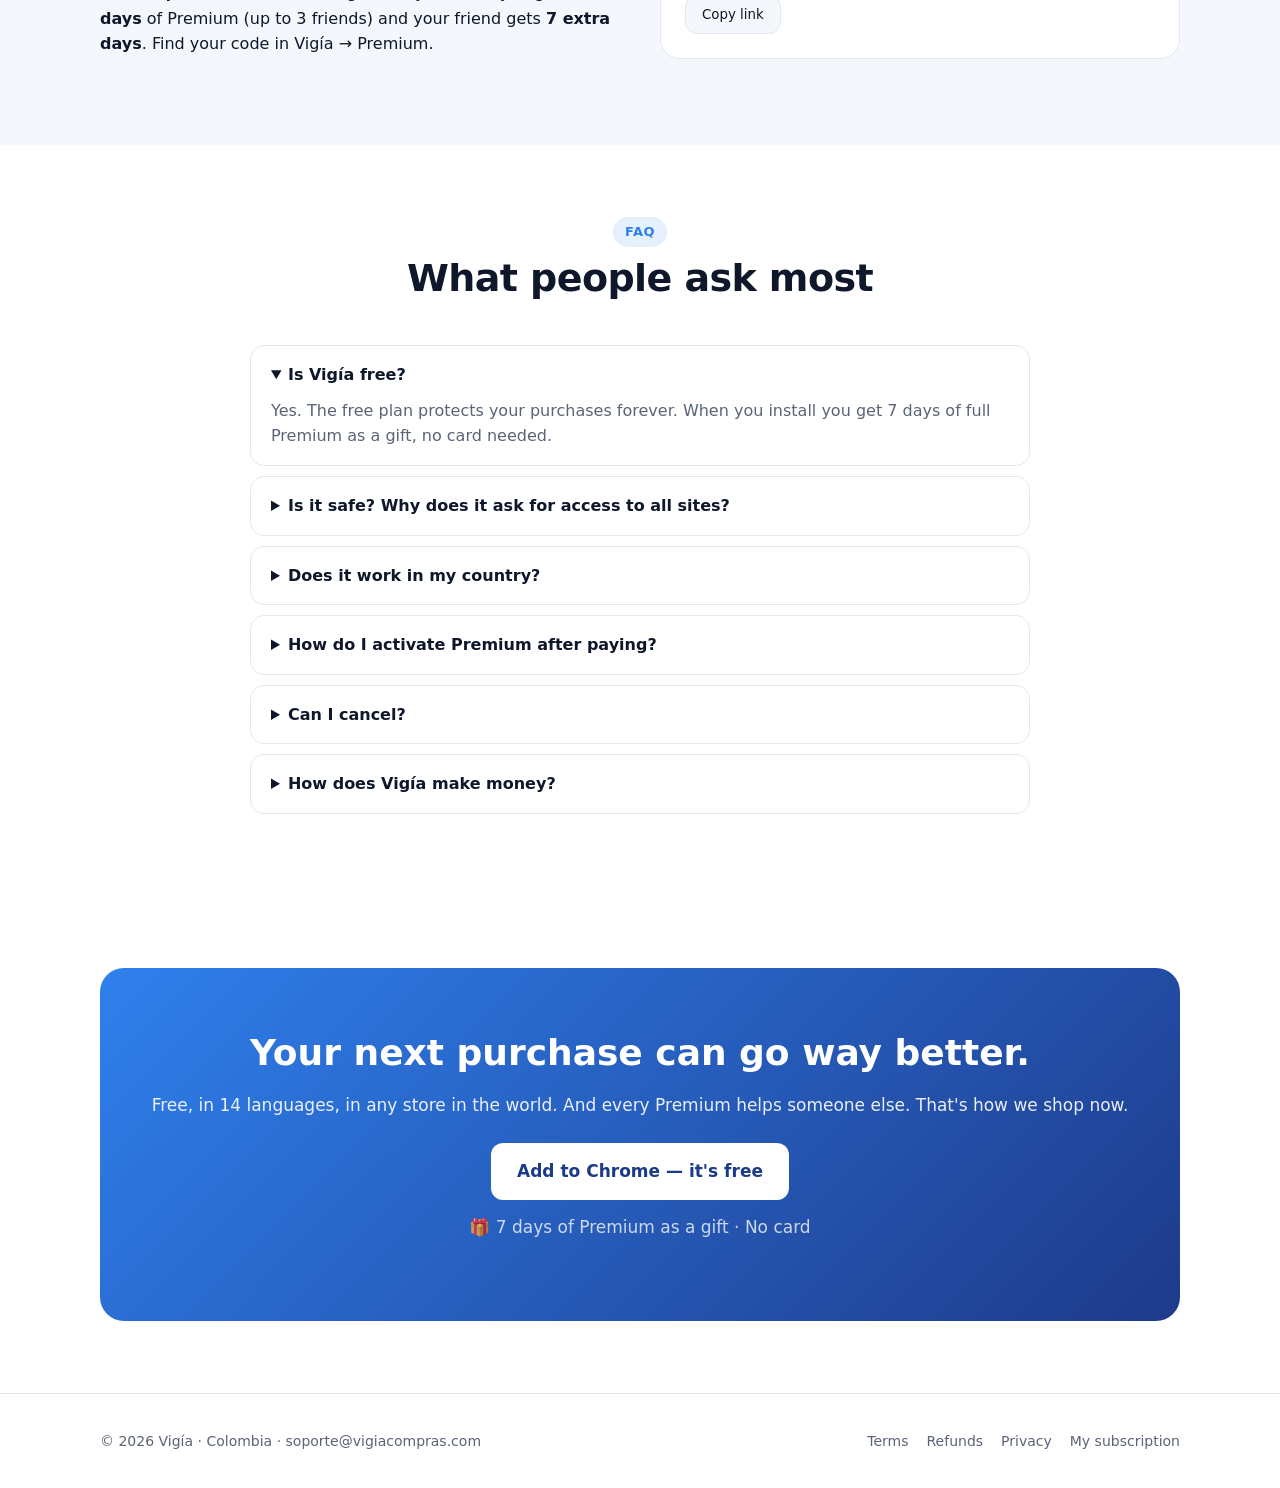
==== commit 7e6032f4: "Add files via upload" ====
--- a/index.html
+++ b/index.html
@@ -51,12 +51,12 @@
   <section class="hero">
     <div class="wrap">
       <div>
-        <span class="eyebrow"><span data-l="es">Extensión gratis para Chrome</span><span data-l="en">Free Chrome extension</span></span>
-        <h1 data-txt="titulo"><span data-l="es">¿Ese descuento es real? <em>Vigía te lo dice antes de pagar.</em></span><span data-l="en">Is that deal real? <em>Vigía tells you before you pay.</em></span></h1>
-        <p class="lead" data-txt="subtitulo"><span data-l="es">Revisa el historial de precios, busca el mismo producto más barato en otras tiendas de tu país y te avisa si la tienda es dudosa. Todo en segundos, mientras compras como siempre.</span><span data-l="en">It checks price history, finds the same product cheaper in other stores in your country and warns you about risky stores. All in seconds, while you shop as usual.</span></p>
+        <span class="eyebrow"><span data-l="es">Tu copiloto de compras · gratis en Chrome</span><span data-l="en">Your shopping copilot · free on Chrome</span></span>
+        <h1 data-txt="titulo"><span data-l="es">No caigas en descuentos de mentira. <em>Vigía te avisa antes de pagar.</em></span><span data-l="en">Don't fall for fake deals. <em>Vigía has your back before you pay.</em></span></h1>
+        <p class="lead" data-txt="subtitulo"><span data-l="es">Mira el historial real del precio, encuentra el mismo producto más barato en otras tiendas y detecta tiendas dudosas. En segundos y sin abrir 10 pestañas: tú compras como siempre, Vigía hace la parte aburrida.</span><span data-l="en">See the real price history, find the same product cheaper in other stores and spot shady shops. In seconds, without opening 10 tabs: you shop as usual, Vigía does the boring part.</span></p>
         <div class="cta">
           <a class="btn big store-link" href="#precios"><span data-l="es">Agregar a Chrome — es gratis</span><span data-l="en">Add to Chrome — it's free</span></a>
-          <a class="btn ghost big" href="#como"><span data-l="es">Ver cómo funciona</span><span data-l="en">See how it works</span></a>
+          <a class="btn ghost big" href="#como"><span data-l="es">Míralo en 30 segundos</span><span data-l="en">See it in 30 seconds</span></a>
         </div>
         <p class="micro"><span data-l="es">🎁 7 días de Premium de regalo · Sin tarjeta · Cancela cuando quieras</span><span data-l="en">🎁 7 days of Premium as a gift · No card · Cancel anytime</span></p>
         <a class="givechip" href="#comparte" data-sec="comparte"><span data-l="es">💙 El <span class="pct">10 %</span> de nuestras ganancias va a obras benéficas</span><span data-l="en">💙 <span class="pct">10 %</span> of our profits goes to charity</span></a>
@@ -80,12 +80,12 @@
     <div class="wrap">
       <div class="head">
         <span class="eyebrow"><span data-l="es">El problema</span><span data-l="en">The problem</span></span>
-        <h2><span data-l="es">Comprar por internet no debería sentirse como una apuesta</span><span data-l="en">Shopping online shouldn't feel like a gamble</span></h2>
+        <h2><span data-l="es">Comprar online no debería sentirse como apostar</span><span data-l="en">Shopping online shouldn't feel like gambling</span></h2>
       </div>
       <div class="grid3">
-        <div class="pain"><div class="ic">🎭</div><h3><span data-l="es">El "antes" que nunca existió</span><span data-l="en">The "was" price that never was</span></h3><p><span data-l="es">Suben el precio unos días y luego lo "rebajan". Parece oferta, pero pagas lo mismo o más.</span><span data-l="en">They raise the price for a few days, then "discount" it. It looks like a deal, but you pay the same or more.</span></p></div>
-        <div class="pain"><div class="ic">🔁</div><h3><span data-l="es">El mismo producto, más barato al lado</span><span data-l="en">The same product, cheaper next door</span></h3><p><span data-l="es">Otra tienda de tu país lo tiene más barato, pero revisarlas una por una toma horas.</span><span data-l="en">Another store in your country has it cheaper, but checking them one by one takes hours.</span></p></div>
-        <div class="pain"><div class="ic">🚩</div><h3><span data-l="es">Tiendas que no entregan</span><span data-l="en">Stores that never deliver</span></h3><p><span data-l="es">Precios demasiado buenos, pagos raros y sin contacto real. Cuando te das cuenta, ya pagaste.</span><span data-l="en">Too-good prices, odd payment methods and no real contact. By the time you notice, you've paid.</span></p></div>
+        <div class="pain"><div class="ic">🎭</div><h3><span data-l="es">El "antes" que nunca existió</span><span data-l="en">The "was" price that never was</span></h3><p><span data-l="es">Suben el precio unos días y luego lo «rebajan». Se ve como oferta, pero pagas lo mismo o más. Un clásico.</span><span data-l="en">They raise the price for a few days, then "discount" it. It looks like a deal, but you pay the same or more.</span></p></div>
+        <div class="pain"><div class="ic">🔁</div><h3><span data-l="es">El mismo producto, más barato al lado</span><span data-l="en">The same product, cheaper next door</span></h3><p><span data-l="es">Otra tienda lo tiene más barato y ni te enteraste, porque revisar una por una toma horas (y paciencia).</span><span data-l="en">Another store in your country has it cheaper, but checking them one by one takes hours.</span></p></div>
+        <div class="pain"><div class="ic">🚩</div><h3><span data-l="es">Tiendas que no entregan</span><span data-l="en">Stores that never deliver</span></h3><p><span data-l="es">Precios demasiado buenos, pagos raros y cero contacto. Cuando te das cuenta, ya pagaste.</span><span data-l="en">Too-good prices, odd payment methods and no real contact. By the time you notice, you've paid.</span></p></div>
       </div>
       <div class="vs">
         <table>
@@ -106,7 +106,7 @@
     <div class="wrap">
       <div class="head">
         <span class="eyebrow"><span data-l="es">Funciones</span><span data-l="en">Features</span></span>
-        <h2><span data-l="es">Todo lo que necesitas para no pagar de más</span><span data-l="en">Everything you need to stop overpaying</span></h2>
+        <h2><span data-l="es">Tu nuevo superpoder: no pagar de más</span><span data-l="en">Your new superpower: never overpaying</span></h2>
       </div>
       <div class="grid3">
         <div class="feat"><div class="ic">🎯</div><h3><span data-l="es">Nota de 0 a 100</span><span data-l="en">A 0–100 score</span></h3><p><span data-l="es">Cada compra recibe una calificación y te explicamos por qué, en palabras simples.</span><span data-l="en">Every purchase gets a score with a plain-language explanation.</span></p></div>
@@ -124,12 +124,12 @@
     <div class="wrap">
       <div class="head">
         <span class="eyebrow"><span data-l="es">Cómo funciona</span><span data-l="en">How it works</span></span>
-        <h2><span data-l="es">Instálala una vez y compra como siempre</span><span data-l="en">Install once and shop as usual</span></h2>
+        <h2><span data-l="es">La instalas una vez. Te cuida siempre.</span><span data-l="en">Install it once. It has your back forever.</span></h2>
       </div>
       <div class="steps">
-        <div class="step"><h3><span data-l="es">Agrégala a Chrome</span><span data-l="en">Add it to Chrome</span></h3><p><span data-l="es">Es gratis y tarda segundos. Recibes 7 días de Premium de regalo.</span><span data-l="en">Free, takes seconds. You get 7 days of Premium as a gift.</span></p></div>
-        <div class="step"><h3><span data-l="es">Abre cualquier producto</span><span data-l="en">Open any product</span></h3><p><span data-l="es">Vigía aparece en una esquina: verde es buen precio, rojo es cuidado.</span><span data-l="en">Vigía appears in a corner: green is a good price, red means careful.</span></p></div>
-        <div class="step"><h3><span data-l="es">Decide con información</span><span data-l="en">Decide with facts</span></h3><p><span data-l="es">Mira la nota, dónde está más barato o crea una alerta si prefieres esperar.</span><span data-l="en">See the score, where it's cheaper, or set an alert if you'd rather wait.</span></p></div>
+        <div class="step"><h3><span data-l="es">Agrégala a Chrome</span><span data-l="en">Add it to Chrome</span></h3><p><span data-l="es">Es gratis y tarda segundos. De bienvenida: 7 días de Premium completo, sin tarjeta.</span><span data-l="en">Free, takes seconds. You get 7 days of Premium as a gift.</span></p></div>
+        <div class="step"><h3><span data-l="es">Abre cualquier producto</span><span data-l="en">Open any product</span></h3><p><span data-l="es">Vigía aparece en una esquina, sin estorbar: verde es buen precio, rojo es «ojo con esto».</span><span data-l="en">Vigía appears in a corner: green is a good price, red means careful.</span></p></div>
+        <div class="step"><h3><span data-l="es">Decide como experto</span><span data-l="en">Decide like a pro</span></h3><p><span data-l="es">Mira la nota, dónde está más barato o crea una alerta y deja que Vigía espere por ti.</span><span data-l="en">See the score, where it's cheaper, or set an alert if you'd rather wait.</span></p></div>
       </div>
       <div class="gallery" style="margin-top:36px">
         <figure><div class="pshot"><img src="panel-descuento.png" alt="" loading="lazy" width="342" height="634"></div><figcaption><span data-l="es">Descuento real o inflado</span><span data-l="en">Real or inflated discount</span></figcaption></figure>
@@ -164,7 +164,7 @@
     <div class="wrap">
       <div class="head">
         <span class="eyebrow"><span data-l="es">Nuestros principios</span><span data-l="en">Our principles</span></span>
-        <h2><span data-l="es">Una herramienta que está de tu lado, no del vendedor</span><span data-l="en">A tool that's on your side, not the seller's</span></h2>
+        <h2><span data-l="es">Estamos de tu lado. No del vendedor.</span><span data-l="en">We're on your side. Not the seller's.</span></h2>
       </div>
       <div class="grid4">
         <div class="val"><div class="ic">⚖️</div><h3><span data-l="es">Nadie paga por una mejor nota</span><span data-l="en">No one pays for a better score</span></h3><p><span data-l="es">Ninguna tienda o marca puede comprar una calificación. Si lo permitiéramos, Vigía dejaría de servir.</span><span data-l="en">No store or brand can buy a score. If we allowed it, Vigía would stop being useful.</span></p></div>
@@ -199,7 +199,7 @@
     <div class="wrap letter">
       <img src="logo.svg" alt="" width="56" height="56">
       <div>
-        <p class="quote"><span data-l="es">"Es un gusto que estés aquí. Creé Vigía porque me cansé de ver descuentos que no eran descuentos y amigos que pagaban de más sin saberlo. Por eso te regalo la experiencia completa durante 7 días, sin tarjeta y sin letra pequeña. Si te ayuda, quédate. Y si te quedas, sabrás que una parte de lo que pagas termina en un plato de comida para alguien que lo necesita."</span><span data-l="en">"I'm glad you're here. I built Vigía because I was tired of seeing discounts that weren't discounts and friends overpaying without knowing it. That's why I'm giving you the full experience for 7 days, no card, no fine print. If it helps, stay. And if you stay, you'll know part of what you pay ends up as a meal for someone in need."</span></p>
+        <p class="quote"><span data-l="es">"Hola, soy Santiago. Creé Vigía porque me cansé de ver «descuentos» que no eran descuentos y amigos pagando de más sin saberlo. Quería algo que estuviera de nuestro lado, de verdad. Por eso te regalo la experiencia completa durante 7 días, sin tarjeta y sin letra pequeña. Si te sirve, quédate. Y si te quedas, que sepas esto: una parte de lo que pagas termina en un plato de comida para alguien que lo necesita. Comprar bien también es cuidarnos entre todos."</span><span data-l="en">"Hi, I'm Santiago. I built Vigía because I got tired of seeing 'discounts' that weren't discounts and friends overpaying without knowing it. I wanted something that was truly on our side. So I'm giving you the full experience for 7 days, no card and no fine print. If it helps, stay. And if you stay, know this: part of what you pay ends up as a meal for someone who needs it. Shopping smart is also how we look out for each other."</span></p>
         <p class="sign">— <span class="firma">Santiago</span>, <span data-l="es">creador de Vigía · Colombia</span><span data-l="en">creator of Vigía · Colombia</span></p>
       </div>
     </div>
@@ -222,32 +222,47 @@
           <a class="btn ghost store-link" href="#precios"><span data-l="es">Instalar gratis</span><span data-l="en">Install free</span></a></div>
         <div class="plan"><h3>Esencial</h3><p class="who"><span data-l="es">Compras sin límites, 1 computador.</span><span data-l="en">Unlimited shopping, 1 computer.</span></p><div class="price" data-p="esencial" data-m="2.49" data-y="24.90"></div>
           <ul><li><span data-l="es">Comparaciones sin límite</span><span data-l="en">Unlimited comparisons</span></li><li><span data-l="es">Alertas que revisan cada hora</span><span data-l="en">Alerts checked every hour</span></li><li><span data-l="es">Sin publicidad</span><span data-l="en">No ads</span></li></ul>
-          <a class="btn ghost store-link" href="#precios"><span data-l="es">Probar 7 días gratis</span><span data-l="en">Try 7 days free</span></a></div>
+          <a class="btn ghost store-link" href="#precios"><span data-l="es">Probar 7 días gratis</span><span data-l="en">Try 7 days free</span></a><a class="buy" data-buy="esencial" href="#precios" hidden><span data-l="es">o cómpralo ya →</span><span data-l="en">or buy now →</span></a></div>
         <div class="plan star"><span class="badge"><span data-l="es">Recomendado</span><span data-l="en">Recommended</span></span><h3>Plus</h3><p class="who"><span data-l="es">Todo Vigía, 2 computadores.</span><span data-l="en">All of Vigía, 2 computers.</span></p><div class="price" data-p="plus" data-m="4.99" data-y="49.90"></div>
           <ul><li><span data-l="es">Todo lo de Esencial</span><span data-l="en">Everything in Esencial</span></li><li><span data-l="es">Carros e inmuebles con valor justo</span><span data-l="en">Cars and homes with fair value</span></li><li><span data-l="es">Asistente con IA e informes</span><span data-l="en">AI assistant and reports</span></li></ul>
-          <a class="btn store-link" href="#precios"><span data-l="es">Probar 7 días gratis</span><span data-l="en">Try 7 days free</span></a></div>
+          <a class="btn store-link" href="#precios"><span data-l="es">Probar 7 días gratis</span><span data-l="en">Try 7 days free</span></a><a class="buy" data-buy="plus" href="#precios" hidden><span data-l="es">o cómpralo ya →</span><span data-l="en">or buy now →</span></a></div>
         <div class="plan"><h3>Familia</h3><p class="who"><span data-l="es">Todo Vigía para tu hogar, 5 computadores.</span><span data-l="en">All of Vigía for your home, 5 computers.</span></p><div class="price" data-p="familia" data-m="7.49" data-y="74.90"></div>
           <ul><li><span data-l="es">Todo lo de Plus</span><span data-l="en">Everything in Plus</span></li><li><span data-l="es">Hasta 5 equipos</span><span data-l="en">Up to 5 devices</span></li><li><span data-l="es">Ideal para toda la familia</span><span data-l="en">Great for the whole family</span></li></ul>
-          <a class="btn ghost store-link" href="#precios"><span data-l="es">Probar 7 días gratis</span><span data-l="en">Try 7 days free</span></a></div>
+          <a class="btn ghost store-link" href="#precios"><span data-l="es">Probar 7 días gratis</span><span data-l="en">Try 7 days free</span></a><a class="buy" data-buy="familia" href="#precios" hidden><span data-l="es">o cómpralo ya →</span><span data-l="en">or buy now →</span></a></div>
       </div>
 
       <h3 class="sub"><span data-l="es">🏢 Para negocios: vigila los precios de tu competencia</span><span data-l="en">🏢 For businesses: monitor your competitors' prices</span></h3>
       <div class="plans biz">
-        <div class="plan"><h3>Emprendedor</h3><p class="who"><span data-l="es">2 usuarios · vigila 50 productos de la competencia.</span><span data-l="en">2 users · monitor 50 competitor products.</span></p><div class="price" data-p="emprendedor" data-m="15" data-y="150"></div></div>
-        <div class="plan star"><span class="badge"><span data-l="es">Más elegido</span><span data-l="en">Most popular</span></span><h3>Pyme</h3><p class="who"><span data-l="es">5 usuarios · vigila 200 productos de la competencia.</span><span data-l="en">5 users · monitor 200 competitor products.</span></p><div class="price" data-p="pyme" data-m="29" data-y="290"></div></div>
-        <div class="plan"><h3>Corporativo</h3><p class="who"><span data-l="es">20 usuarios · vigila 1.000 productos de la competencia.</span><span data-l="en">20 users · monitor 1,000 competitor products.</span></p><div class="price" data-p="corporativo" data-m="75" data-y="750"></div></div>
+        <div class="plan"><h3>Emprendedor</h3><p class="who"><span data-l="es">2 usuarios · vigila 50 productos de la competencia.</span><span data-l="en">2 users · monitor 50 competitor products.</span></p><div class="price" data-p="emprendedor" data-m="15" data-y="150"></div><ul class="feats"></ul><a class="btn ghost store-link" href="#precios"><span data-l="es">Probar 7 días gratis</span><span data-l="en">Try 7 days free</span></a><a class="buy" data-buy="emprendedor" href="#precios" hidden><span data-l="es">o cómpralo ya →</span><span data-l="en">or buy now →</span></a></div>
+        <div class="plan star"><span class="badge"><span data-l="es">Más elegido</span><span data-l="en">Most popular</span></span><h3>Pyme</h3><p class="who"><span data-l="es">5 usuarios · vigila 200 productos de la competencia.</span><span data-l="en">5 users · monitor 200 competitor products.</span></p><div class="price" data-p="pyme" data-m="29" data-y="290"></div><ul class="feats"></ul><a class="btn store-link" href="#precios"><span data-l="es">Probar 7 días gratis</span><span data-l="en">Try 7 days free</span></a><a class="buy" data-buy="pyme" href="#precios" hidden><span data-l="es">o cómpralo ya →</span><span data-l="en">or buy now →</span></a></div>
+        <div class="plan"><h3>Corporativo</h3><p class="who"><span data-l="es">20 usuarios · vigila 1.000 productos de la competencia.</span><span data-l="en">20 users · monitor 1,000 competitor products.</span></p><div class="price" data-p="corporativo" data-m="75" data-y="750"></div><ul class="feats"></ul><a class="btn ghost store-link" href="#precios"><span data-l="es">Probar 7 días gratis</span><span data-l="en">Try 7 days free</span></a><a class="buy" data-buy="corporativo" href="#precios" hidden><span data-l="es">o cómpralo ya →</span><span data-l="en">or buy now →</span></a></div>
       </div>
       <div class="guarantee"><b>🛡️ <span data-l="es">Garantía de 14 días</span><span data-l="en">14-day guarantee</span></b> <span data-l="es">Si Premium no te convence, te devolvemos el 100 % de tu primer pago. Sin preguntas difíciles.</span><span data-l="en">If Premium doesn't convince you, we refund 100% of your first payment. No hard questions.</span> <a href="reembolsos.html"><span data-l="es">Ver política</span><span data-l="en">See policy</span></a></div>
-      <p class="note"><span data-l="es">Precios en dólares (USD) para Latinoamérica. El precio se ajusta al nivel de ingresos de cada país y lo ves exacto dentro de Vigía antes de pagar. Pagos seguros con <b>Polar</b> y <b>Stripe</b>; Polar es nuestro distribuidor autorizado y gestiona los impuestos de cada país.</span><span data-l="en">Prices in US dollars (USD) for Latin America. Prices adjust to each country's income level and you see the exact price inside Vigía before paying. Secure payments with <b>Polar</b> and <b>Stripe</b>; Polar is our authorized reseller and handles taxes in every country.</span></p>
+      <p class="note"><b id="regnote"></b> <span data-l="es">Precios en dólares (USD), ajustados al nivel de ingresos de cada país: es justo que no pague lo mismo alguien en Bogotá que en Nueva York. Los 7 días gratis empiezan al instalar Vigía, sin tarjeta. Si prefieres pagar ya, «cómpralo ya» te lleva al pago seguro de Polar y te llega una clave por correo para activar Premium en Vigía → Premium. Polar es nuestro distribuidor autorizado y gestiona los impuestos de cada país.</span><span data-l="en">Prices in US dollars, adjusted to each country's income level: it is only fair that someone in Bogotá does not pay the same as someone in New York. The 7 free days start when you install Vigía, no card needed. If you prefer to pay now, “buy now” takes you to Polar's secure checkout and you get a key by email to activate Premium in Vigía → Premium. Polar is our authorized reseller and handles each country's taxes.</span></p>
+    </div>
+  </section>
+
+  <!-- 10b. VIGÍA EN EL CELULAR -->
+  <section class="block" data-sec="celular" id="celular">
+    <div class="wrap">
+      <div class="head"><span class="eyebrow"><span data-l="es">Donde estés</span><span data-l="en">Wherever you are</span></span>
+        <h2><span data-l="es">Vigía va contigo, también en el celular</span><span data-l="en">Vigía goes with you, on your phone too</span></h2>
+        <p><span data-l="es">En el computador te cuida mientras compras. En el celular te avisa cuando baja el precio que estás esperando. Y muy pronto, en tu tienda de apps.</span><span data-l="en">On your computer it has your back while you shop. On your phone it tells you when the price you are waiting for drops. And soon, in your app store.</span></p></div>
+      <div class="apps">
+        <a class="app store-link" href="#precios"><span class="ai">💻</span><b><span data-l="es">Chrome en tu computador</span><span data-l="en">Chrome on your computer</span></b><span class="st"><span data-l="es">Agregar gratis</span><span data-l="en">Add free</span></span></a>
+        <a class="app" data-app="telegram"><span class="ai">✈️</span><b><span data-l="es">Alertas en Telegram</span><span data-l="en">Alerts on Telegram</span></b><span class="st"></span></a>
+        <a class="app" data-app="android"><span class="ai">🤖</span><b>Android</b><span class="st"></span></a>
+        <a class="app" data-app="ios"><span class="ai">🍎</span><b>iPhone</b><span class="st"></span></a>
+      </div>
     </div>
   </section>
 
   <!-- 11. INVITA Y GANA (crecimiento boca a boca) -->
-  <section class="block" data-sec="invita">
+  <section class="block alt" data-sec="invita">
     <div class="wrap refer">
       <div>
         <span class="eyebrow"><span data-l="es">Invita y gana</span><span data-l="en">Invite and earn</span></span>
-        <h2><span data-l="es">Comparte Vigía y gana Premium gratis</span><span data-l="en">Share Vigía and earn free Premium</span></h2>
+        <h2><span data-l="es">Pasa el dato y gana Premium gratis</span><span data-l="en">Share the tip and earn free Premium</span></h2>
         <p class="muted"><span data-l="es">Por cada amigo que instale Vigía con tu código ganas <b>10 días</b> de Premium (hasta 3 amigos) y tu amigo recibe <b>7 días</b> extra. Encuentras tu código en Vigía → Premium.</span><span data-l="en">For every friend who installs Vigía with your code you get <b>10 days</b> of Premium (up to 3 friends) and your friend gets <b>7 extra days</b>. Find your code in Vigía → Premium.</span></p>
       </div>
       <div class="share">
@@ -264,7 +279,7 @@
   </section>
 
   <!-- 12. PREGUNTAS (romper objeciones) -->
-  <section class="block alt" id="preguntas" data-sec="preguntas">
+  <section class="block" id="preguntas" data-sec="preguntas">
     <div class="wrap">
       <div class="head"><span class="eyebrow"><span data-l="es">Preguntas frecuentes</span><span data-l="en">FAQ</span></span><h2><span data-l="es">Lo que más nos preguntan</span><span data-l="en">What people ask most</span></h2></div>
       <div class="faq">
@@ -282,8 +297,8 @@
   <section class="block">
     <div class="wrap">
       <div class="final">
-        <h2><span data-l="es">Tu próxima compra puede salir mejor.</span><span data-l="en">Your next purchase can go better.</span></h2>
-        <p><span data-l="es">Gratis, en 14 idiomas, para cualquier tienda del mundo. Y cada Premium ayuda a alguien más.</span><span data-l="en">Free, in 14 languages, for any store in the world. And every Premium helps someone else.</span></p>
+        <h2><span data-l="es">Tu próxima compra puede salir mucho mejor.</span><span data-l="en">Your next purchase can go way better.</span></h2>
+        <p><span data-l="es">Gratis, en 14 idiomas, en cualquier tienda del mundo. Y cada Premium ayuda a alguien más. Así se compra en esta época.</span><span data-l="en">Free, in 14 languages, in any store in the world. And every Premium helps someone else. That's how we shop now.</span></p>
         <a class="btn big store-link" href="#precios"><span data-l="es">Agregar a Chrome — es gratis</span><span data-l="en">Add to Chrome — it's free</span></a>
         <p class="micro light"><span data-l="es">🎁 7 días de Premium de regalo · Sin tarjeta</span><span data-l="en">🎁 7 days of Premium as a gift · No card</span></p>
       </div>
--- a/estilo.css
+++ b/estilo.css
@@ -221,3 +221,22 @@
   footer { padding-bottom: 90px; }
 }
 .calcbox { grid-template-columns: minmax(0, 1fr); } .calcbox > *, .calcbox label > * { min-width: 0; } .calcbox input[type=number] { width: 100%; } .result b { font-size: clamp(20px, 6vw, 28px); }
+
+/* Comprar ya (Polar) */
+.plan .buy { display: block; text-align: center; margin-top: 10px; font-size: 14px; font-weight: 650; color: var(--brand); text-decoration: none; }
+.plan .buy:hover { text-decoration: underline; }
+.plan .buy[hidden] { display: none; }
+.plans.biz .plan .feats { margin: 0; padding: 0; }
+.plans.biz .plan .btn { margin-top: 16px; }
+.note b#regnote:empty { display: none; }
+/* Vigía en el celular */
+.apps { display: grid; grid-template-columns: repeat(4, minmax(0, 1fr)); gap: 14px; }
+.app { display: flex; flex-direction: column; gap: 6px; align-items: flex-start; padding: 20px; background: var(--card); border: 1px solid var(--line); border-radius: calc(var(--r, 16px) + 2px); text-decoration: none; color: var(--ink); transition: transform .15s, border-color .15s; }
+.app:hover:not(.soon) { transform: translateY(-2px); border-color: var(--brand); }
+.app .ai { font-size: 28px; line-height: 1; }
+.app b { font-size: 16px; }
+.app .st { font-size: 14px; font-weight: 700; color: var(--brand); }
+.app.soon { cursor: default; opacity: .75; }
+.app.soon .st { color: var(--muted); font-weight: 600; }
+@media (max-width: 860px) { .apps { grid-template-columns: repeat(2, minmax(0, 1fr)); } }
+@media (max-width: 420px) { .apps { grid-template-columns: minmax(0, 1fr); } }
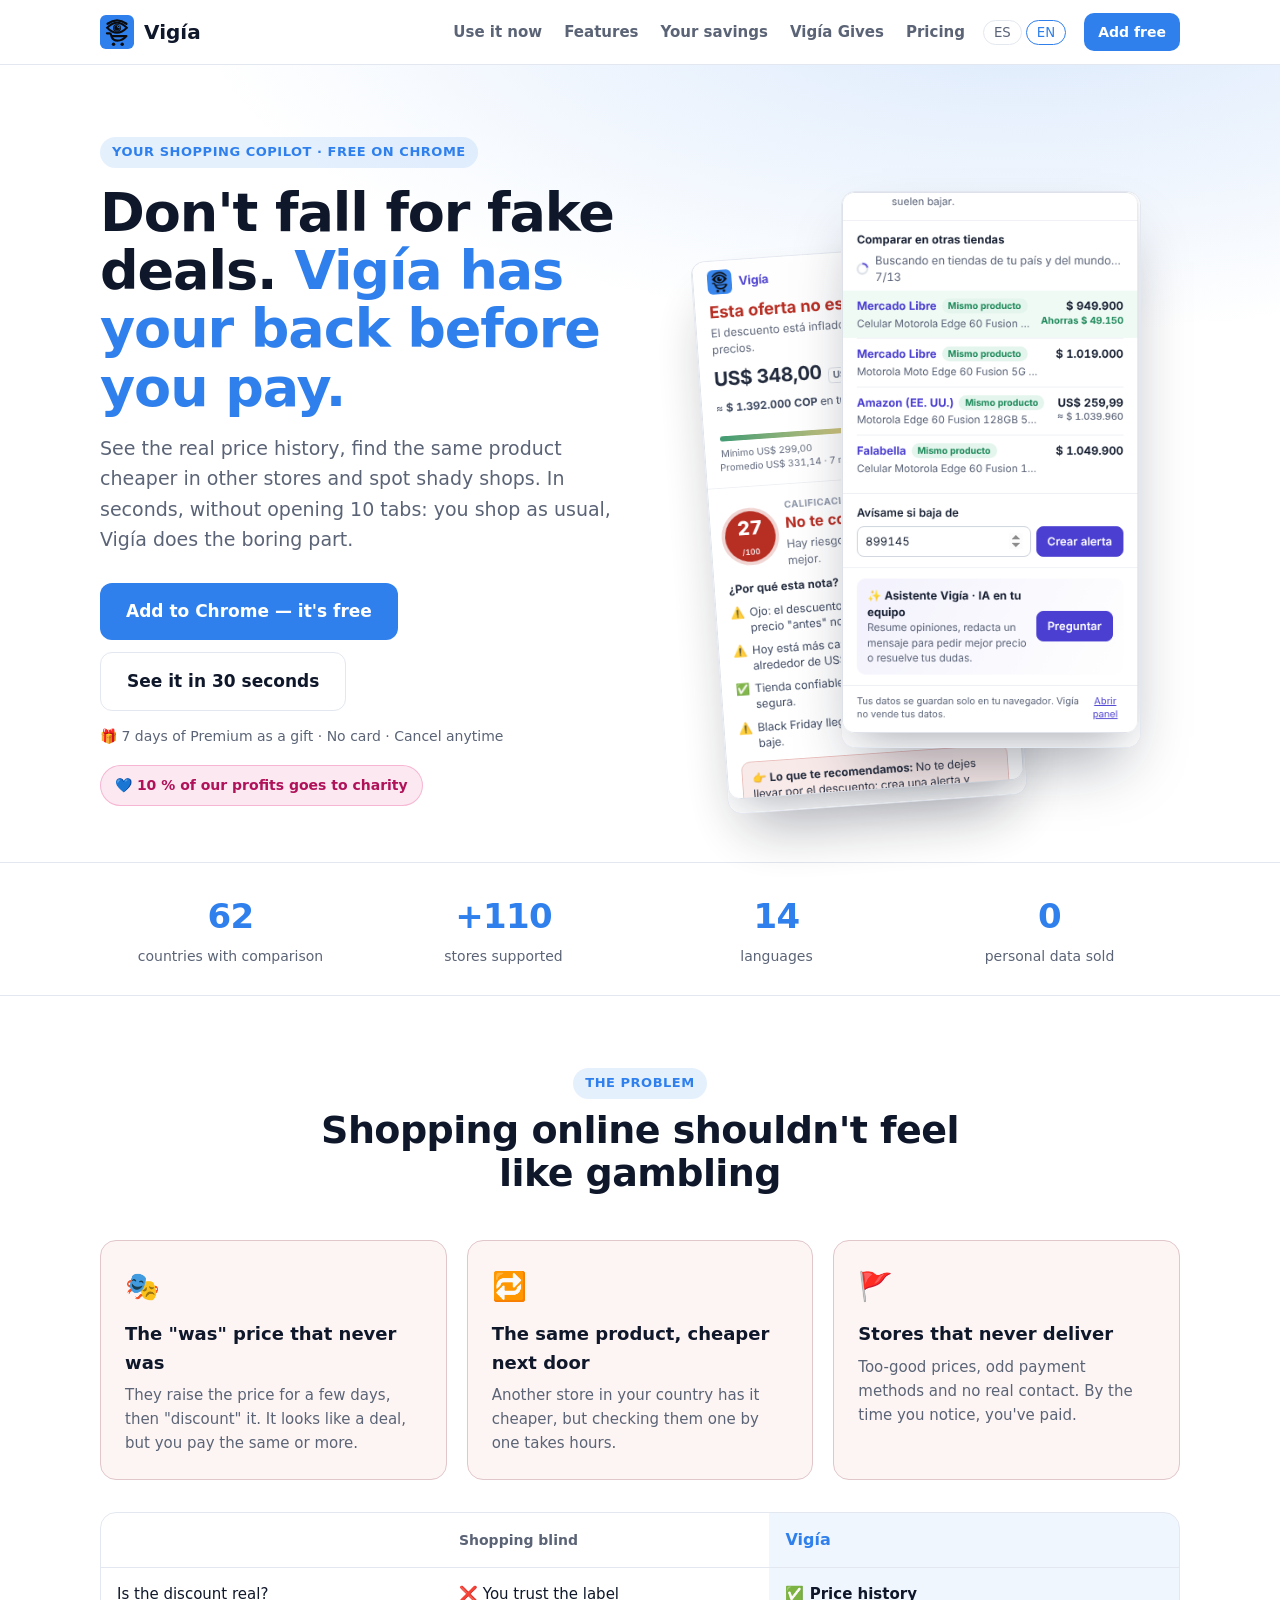
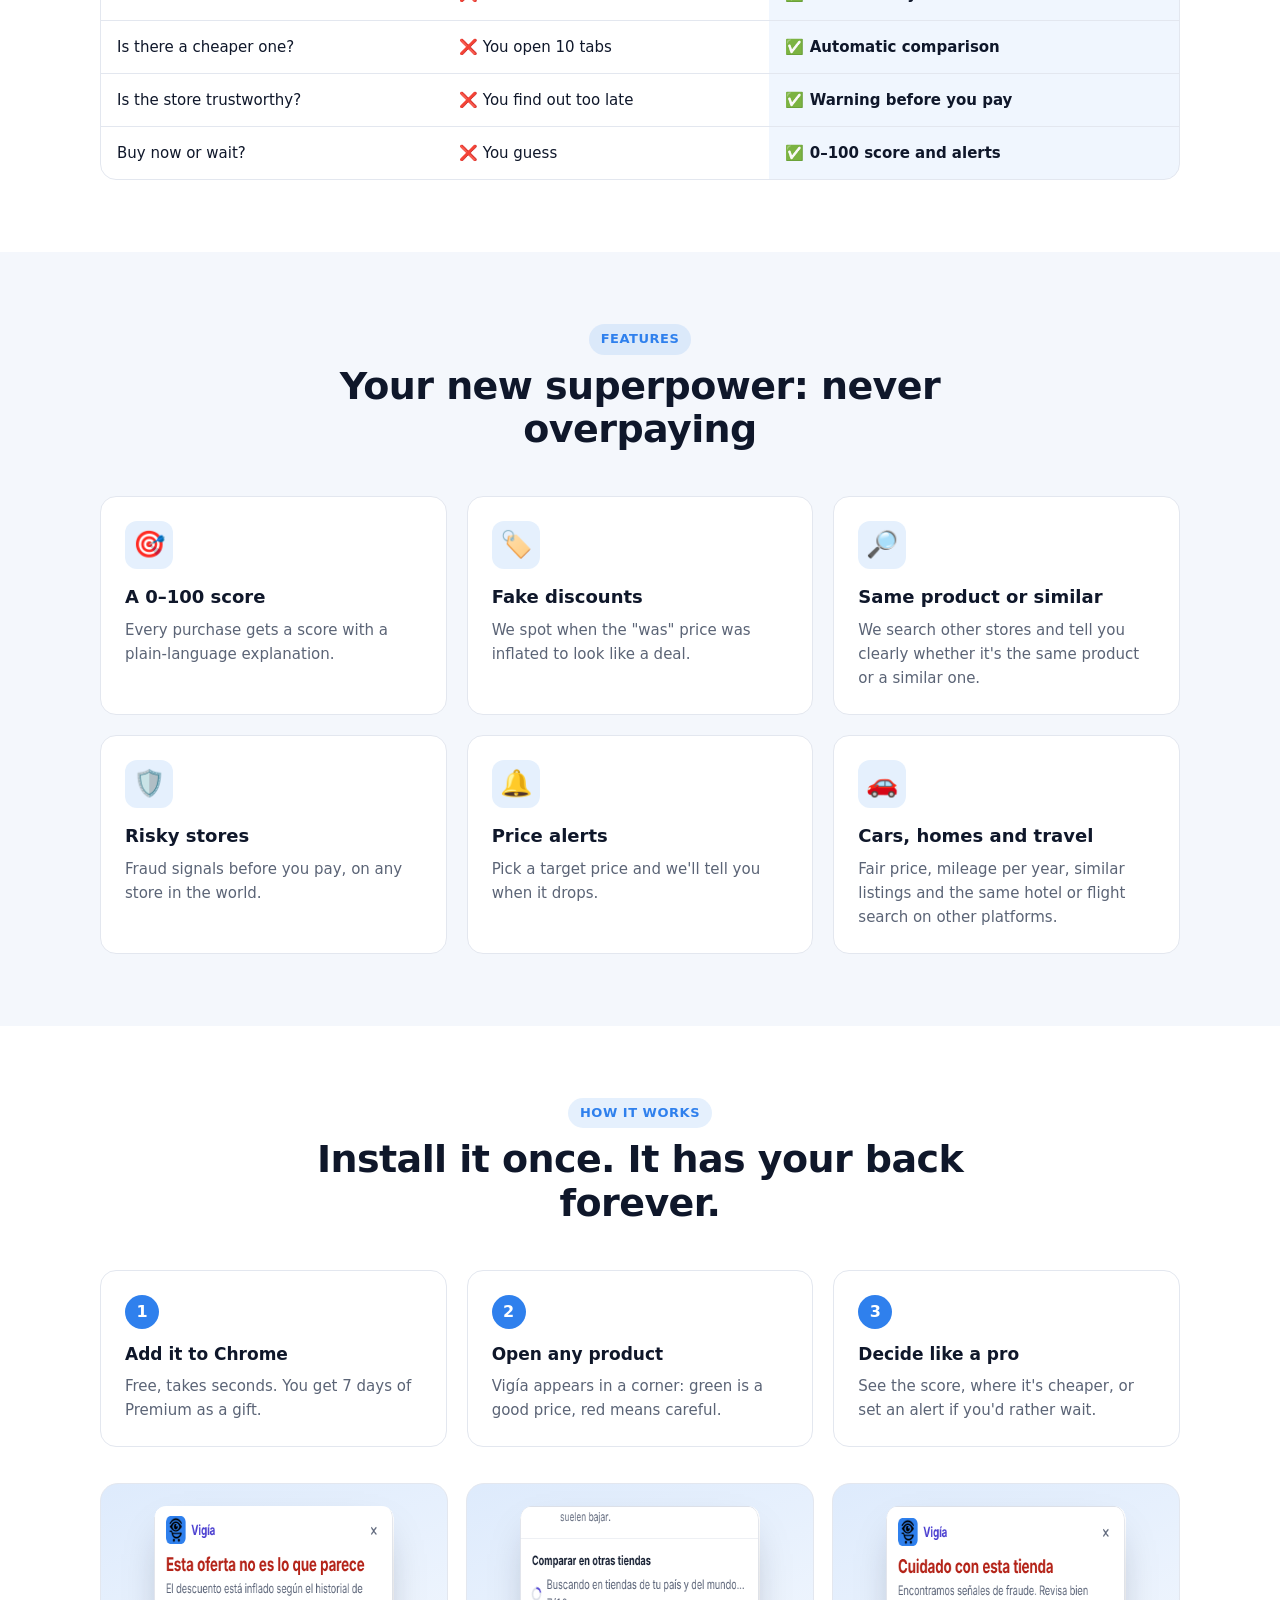
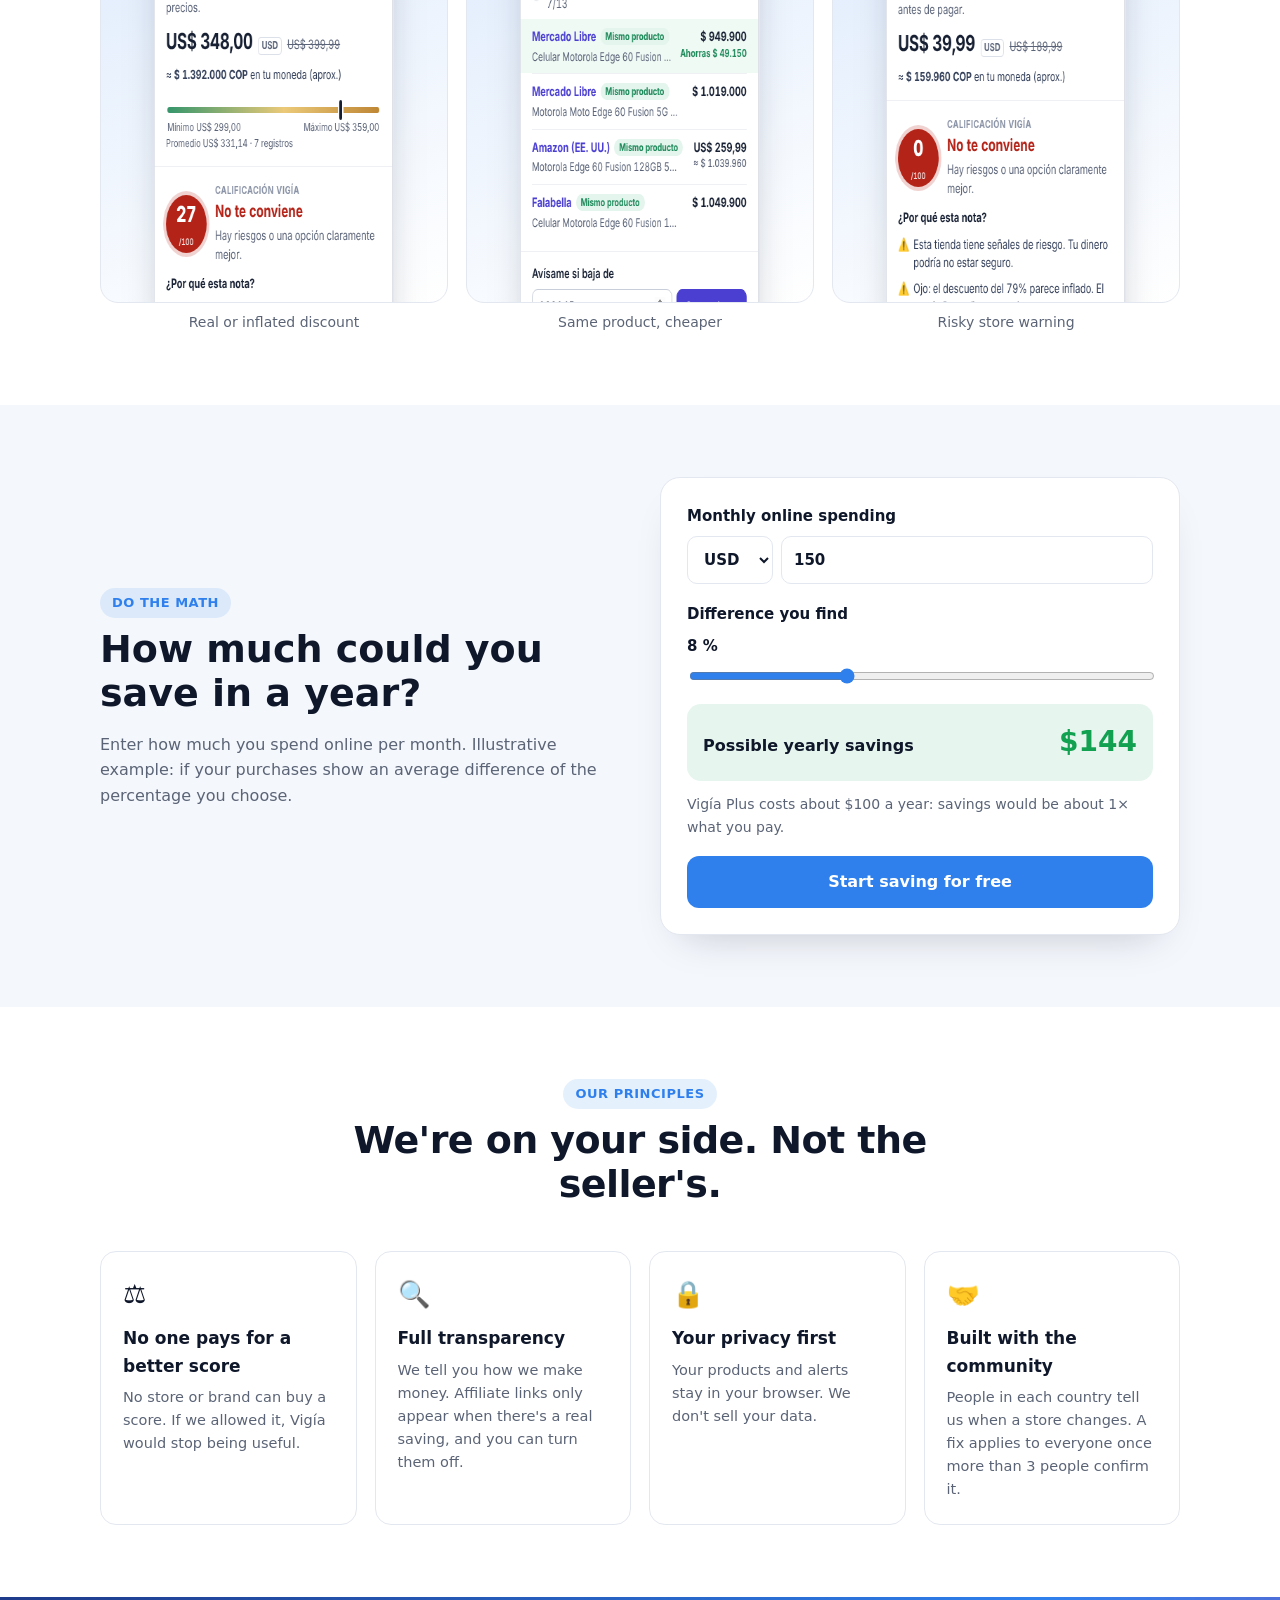
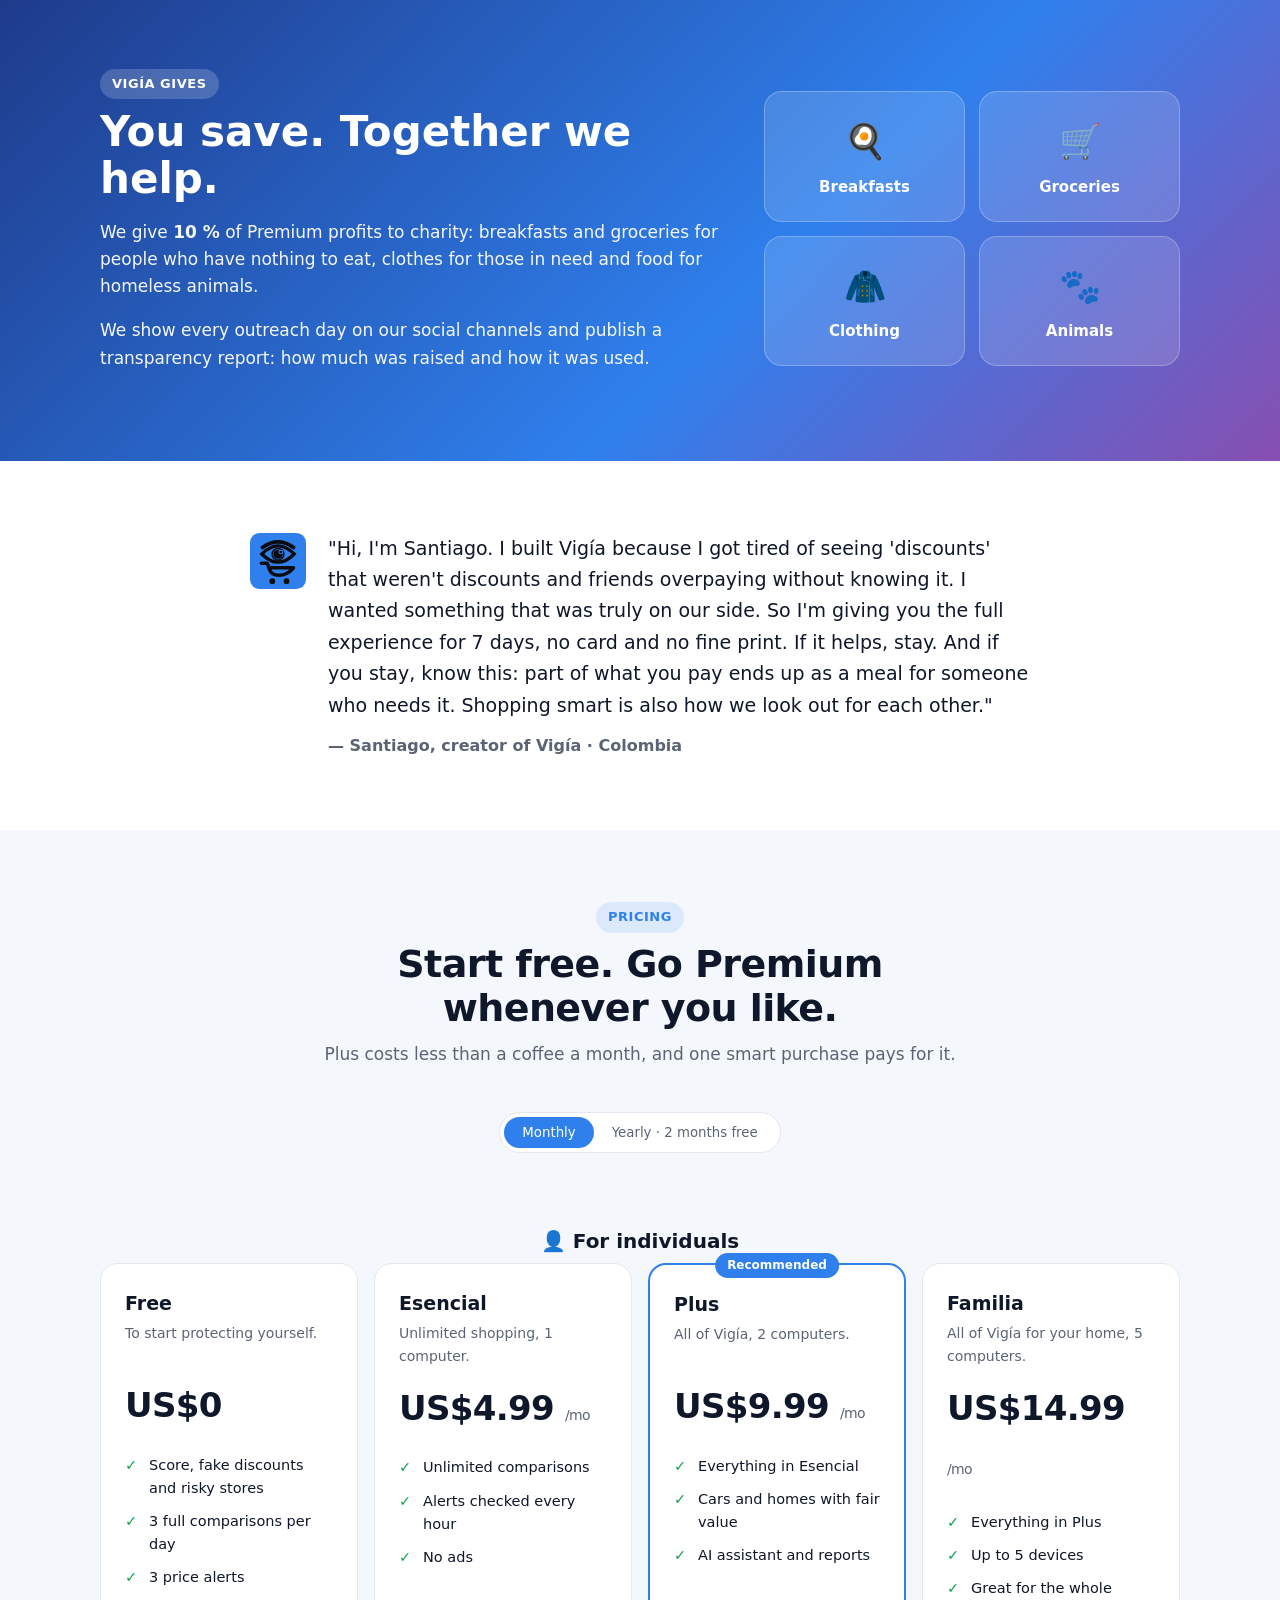
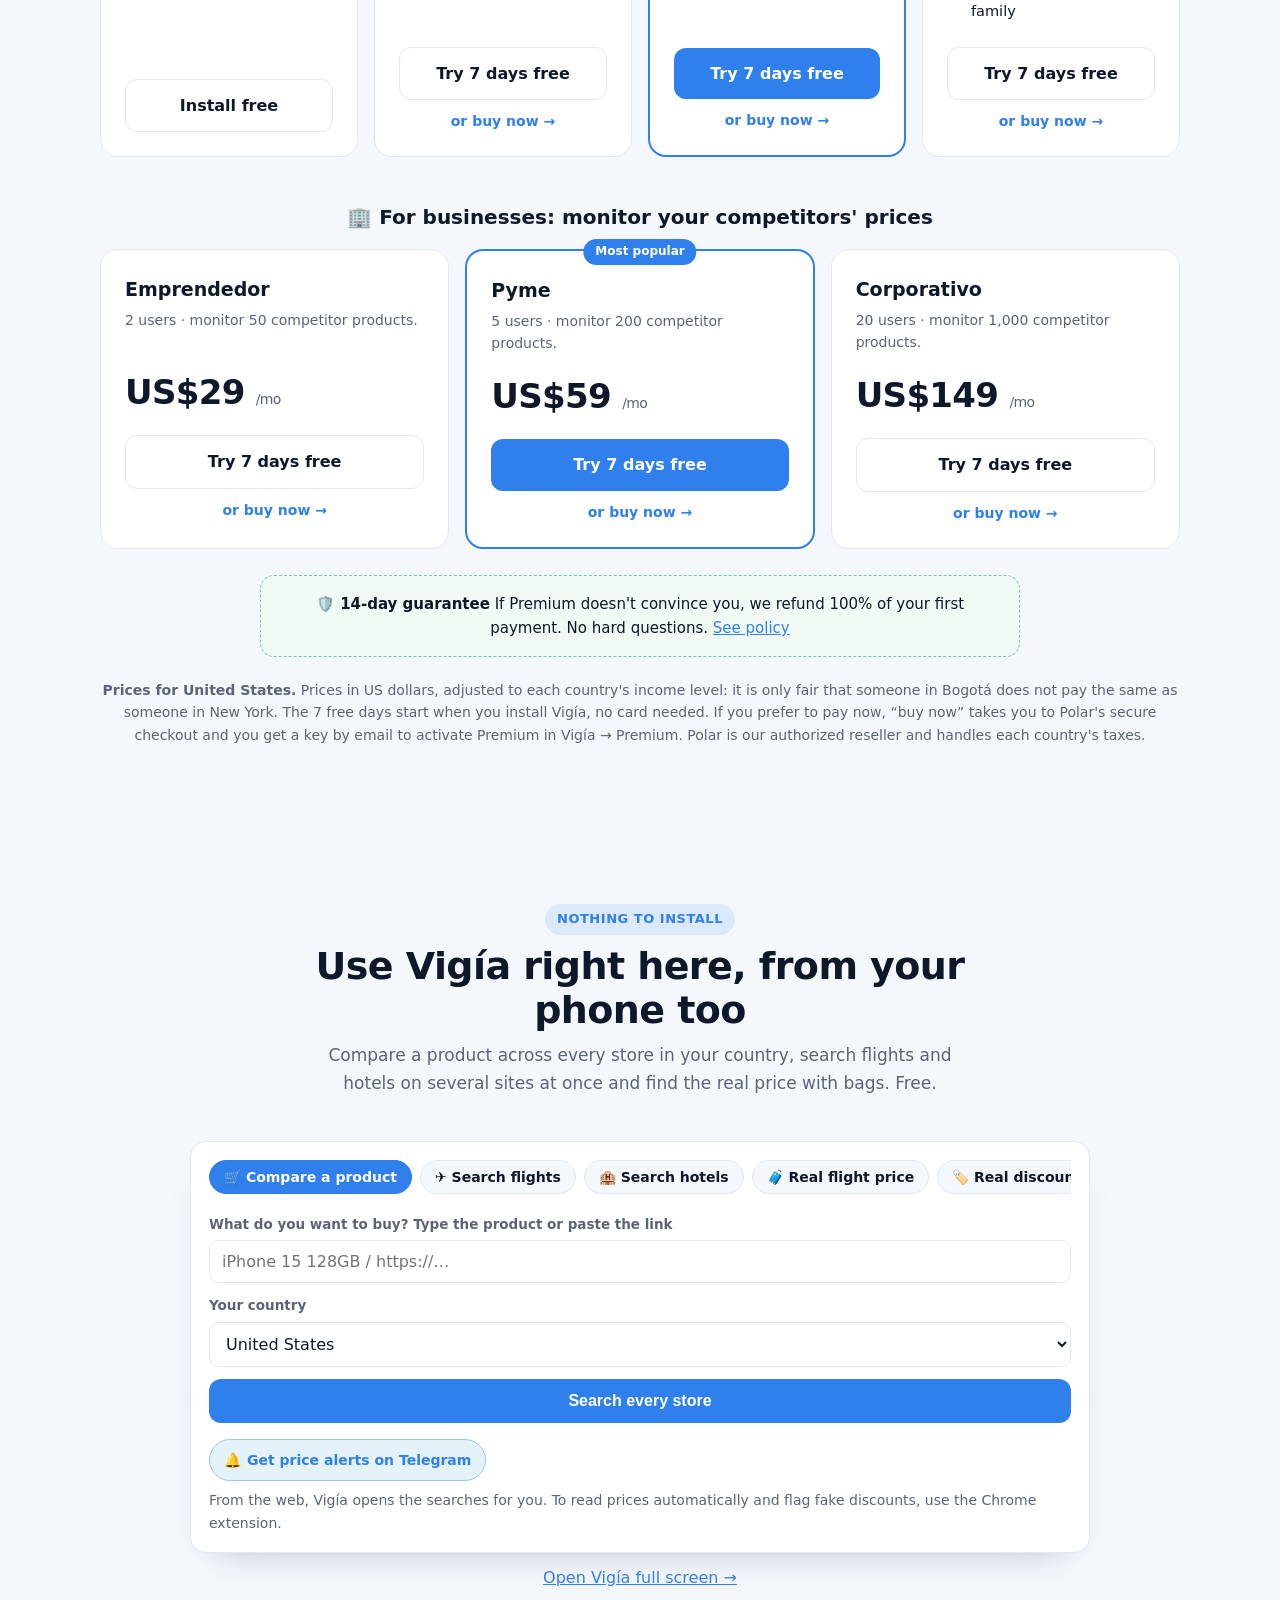
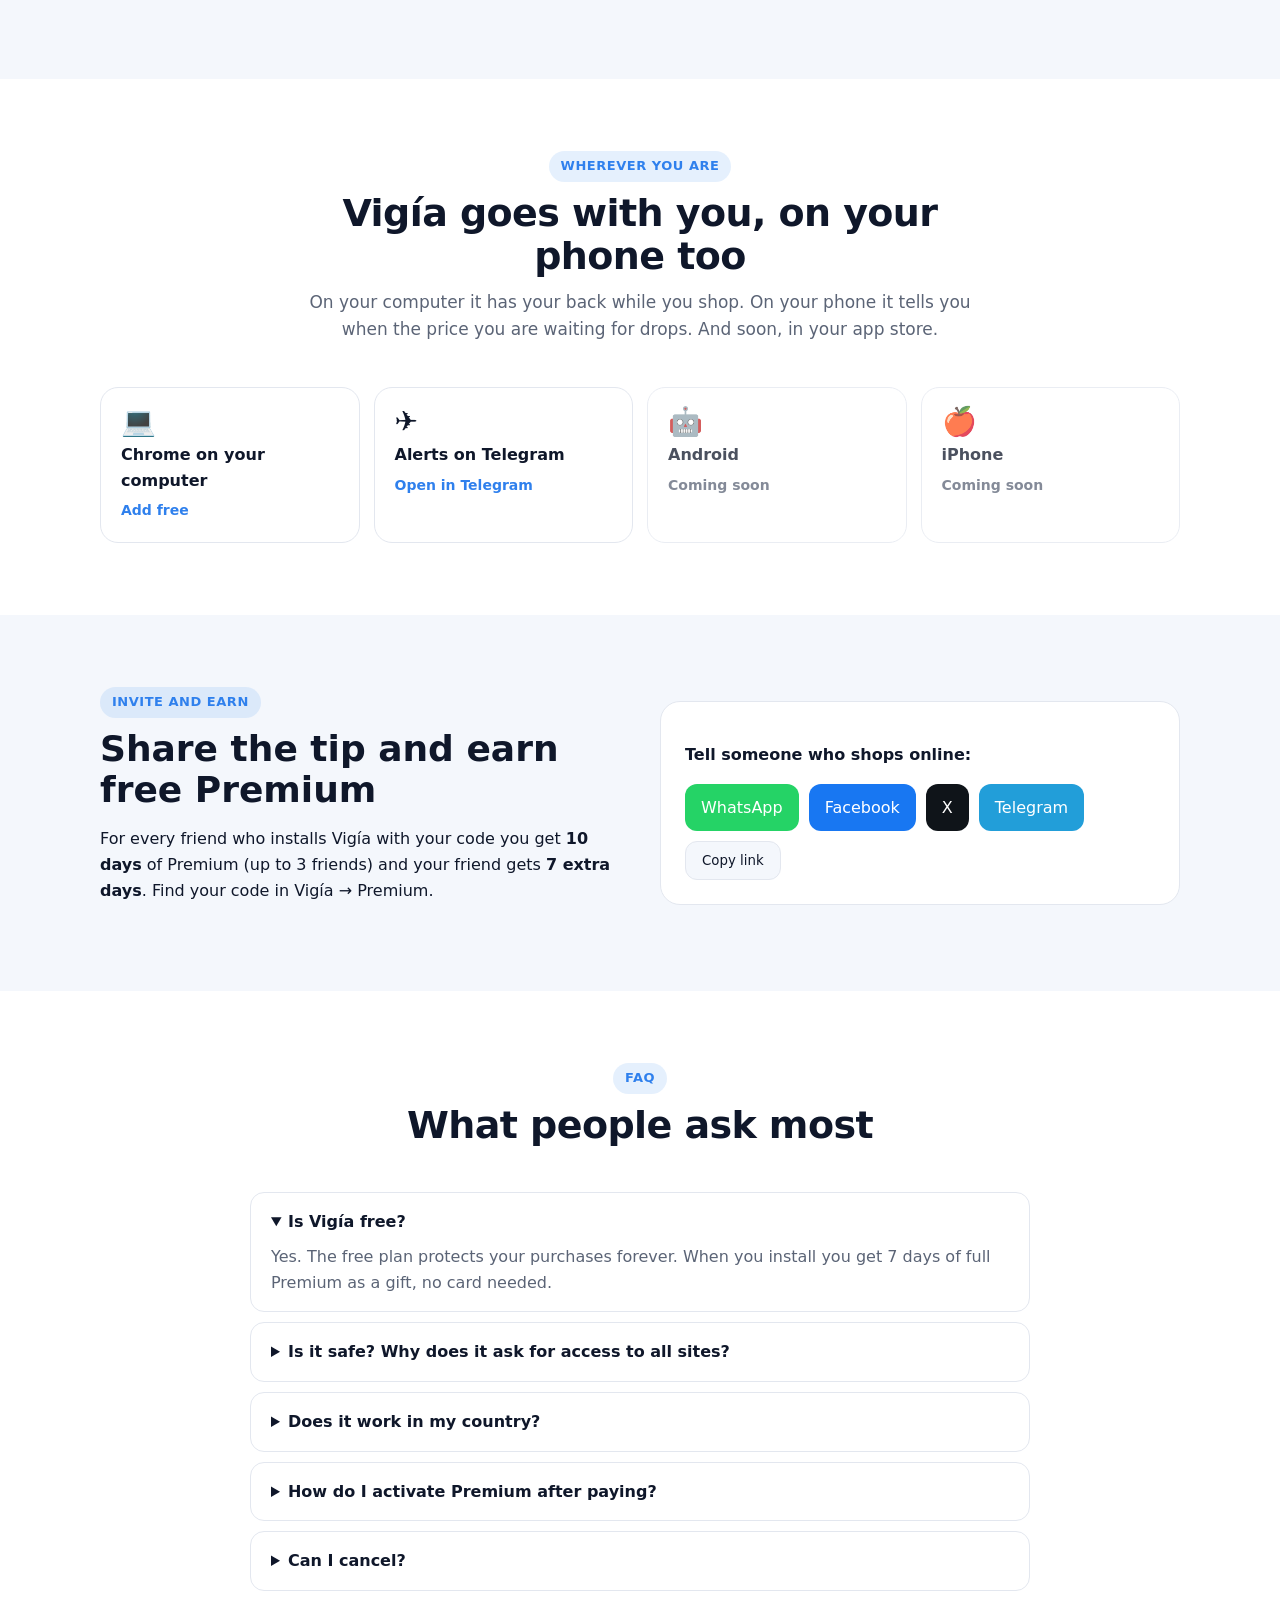
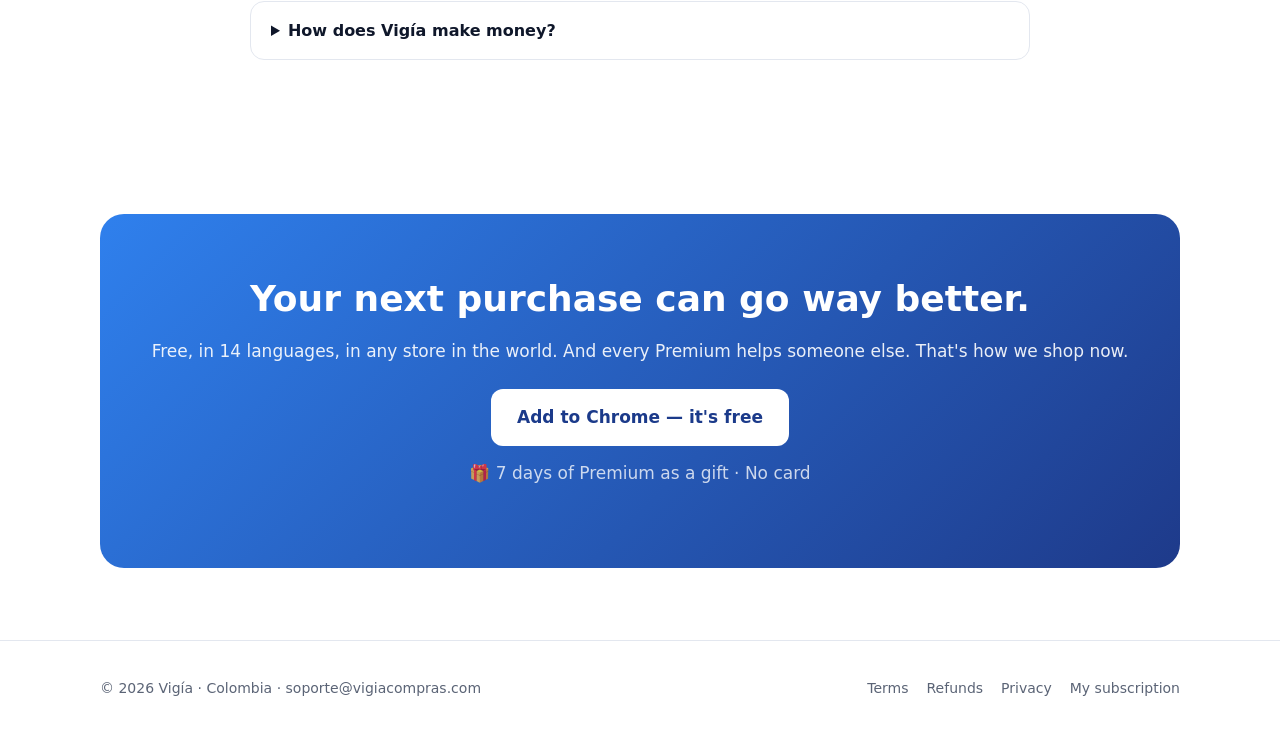
==== commit 0fc110be: "Add files via upload" ====
--- a/index.html
+++ b/index.html
@@ -15,6 +15,9 @@
 <meta name="twitter:card" content="summary_large_image">
 <link rel="icon" href="favicon.png">
 <link rel="apple-touch-icon" href="logo-512.png">
+<link rel="manifest" href="manifest.webmanifest">
+<meta name="apple-mobile-web-app-capable" content="yes">
+<meta name="apple-mobile-web-app-title" content="Vigía">
 <link rel="preconnect" href="https://fonts.googleapis.com">
 <link rel="stylesheet" href="https://fonts.googleapis.com/css2?family=Inter:wght@400;500;600;700;800&display=swap">
 <link rel="stylesheet" href="estilo.css">
@@ -36,6 +39,7 @@
   <div class="wrap">
     <a class="brand" href="./"><img src="logo.svg" alt="">Vigía</a>
     <nav>
+      <a href="#herramientas" data-sec="herramientas"><span data-l="es">Úsalo ya</span><span data-l="en">Use it now</span></a>
       <a href="#funciones"><span data-l="es">Funciones</span><span data-l="en">Features</span></a>
       <a href="#ahorro"><span data-l="es">¿Cuánto ahorras?</span><span data-l="en">Your savings</span></a>
       <a href="#comparte" data-sec="comparte"><span data-l="es">Vigía Comparte</span><span data-l="en">Vigía Gives</span></a>
@@ -242,6 +246,17 @@
     </div>
   </section>
 
+  <!-- 1b. VIGÍA EN LA WEB: herramientas para usar sin instalar nada -->
+  <section class="block alt" id="herramientas" data-sec="herramientas">
+    <div class="wrap">
+      <div class="head"><span class="eyebrow"><span data-l="es">Sin instalar nada</span><span data-l="en">Nothing to install</span></span>
+        <h2><span data-l="es">Usa Vigía aquí mismo, también desde el celular</span><span data-l="en">Use Vigía right here, from your phone too</span></h2>
+        <p><span data-l="es">Compara un producto en todas las tiendas de tu país, busca vuelos y hoteles en varias páginas a la vez y descubre el precio real con maletas. Gratis.</span><span data-l="en">Compare a product across every store in your country, search flights and hotels on several sites at once and find the real price with bags. Free.</span></p></div>
+      <div class="vtools" id="vtools"></div>
+      <p class="hint" style="text-align:center;margin-top:12px"><a href="app.html"><span data-l="es">Abrir Vigía en pantalla completa →</span><span data-l="en">Open Vigía full screen →</span></a></p>
+    </div>
+  </section>
+
   <!-- 10b. VIGÍA EN EL CELULAR -->
   <section class="block" data-sec="celular" id="celular">
     <div class="wrap">
@@ -320,6 +335,9 @@
   </div>
 </footer>
 <script src="ajustes.js"></script>
+<script src="vigia-tiendas.js"></script>
+<script src="vigia-viajes.js"></script>
 <script src="sitio.js"></script>
+<script src="herramientas.js"></script>
 </body>
 </html>
--- a/estilo.css
+++ b/estilo.css
@@ -240,3 +240,38 @@
 .app.soon .st { color: var(--muted); font-weight: 600; }
 @media (max-width: 860px) { .apps { grid-template-columns: repeat(2, minmax(0, 1fr)); } }
 @media (max-width: 420px) { .apps { grid-template-columns: minmax(0, 1fr); } }
+
+/* ===== Vigía en la web: herramientas (index #herramientas y app.html) ===== */
+.vtools { background: var(--card); border: 1px solid var(--line); border-radius: var(--r, 16px); padding: 18px; box-shadow: 0 18px 40px -28px rgba(15, 23, 42, .35); max-width: 900px; margin: 0 auto; }
+.ttabs { display: flex; gap: 8px; overflow-x: auto; padding-bottom: 6px; margin-bottom: 14px; scrollbar-width: thin; }
+.ttabs button { flex: 0 0 auto; border: 1px solid var(--line); background: var(--soft); color: var(--ink); border-radius: 999px; padding: 8px 14px; font-family: inherit; font-weight: 600; font-size: 14px; cursor: pointer; }
+.ttabs button[aria-selected="true"] { background: var(--brand); border-color: var(--brand); color: #fff; }
+.tform { display: grid; gap: 12px; }
+.tform.grid { grid-template-columns: repeat(auto-fit, minmax(170px, 1fr)); align-items: end; }
+.tform label { display: grid; gap: 5px; font-size: 13.5px; font-weight: 600; color: var(--muted); }
+.tform label.inline { display: flex; align-items: center; gap: 8px; }
+.tform input, .tform select, .tsel { width: 100%; box-sizing: border-box; padding: 11px 12px; border: 1px solid var(--line); border-radius: 10px; background: var(--bg); color: var(--ink); font-family: inherit; font-weight: 500; font-size: 16px; }
+.tform label.inline input[type="number"] { width: 80px; }
+.tform label.inline input[type="checkbox"] { width: auto; }
+.tform input:focus, .tform select:focus { outline: 2px solid color-mix(in srgb, var(--brand) 40%, transparent); border-color: var(--brand); }
+.tform .btn { justify-content: center; cursor: pointer; }
+.tout { margin-top: 14px; }
+.tlinks, .textra { display: flex; flex-wrap: wrap; gap: 8px; }
+.textra { margin-top: 16px; align-items: center; }
+.vtools [hidden] { display: none !important; }
+.tl { display: inline-flex; align-items: center; gap: 6px; padding: 9px 14px; border: 1px solid var(--line); border-radius: 999px; background: var(--soft); color: var(--ink); text-decoration: none; font-family: inherit; font-weight: 600; font-size: 14px; cursor: pointer; }
+.tl span { color: var(--brand); } .tl:hover { border-color: var(--brand); color: var(--brand); }
+.tl.tg { background: color-mix(in srgb, #229ED9 12%, var(--card)); border-color: color-mix(in srgb, #229ED9 40%, var(--line)); }
+.vtools .hint, .apphero .hint { color: var(--muted); font-size: 14px; margin: 8px 0 0; }
+.rrows { display: grid; grid-template-columns: repeat(auto-fit, minmax(200px, 1fr)); gap: 12px; }
+.rrow { display: grid; gap: 8px; padding: 12px; border: 1px dashed var(--line); border-radius: 12px; }
+.rres { display: grid; grid-template-columns: repeat(auto-fit, minmax(190px, 1fr)); gap: 10px; }
+.rcard { display: grid; gap: 4px; padding: 12px 14px; border: 1px solid var(--line); border-radius: 12px; } .rcard small { color: var(--muted); }
+.rcard.win { border: 2px solid var(--ok); background: color-mix(in srgb, var(--ok) 8%, var(--card)); }
+.dres { list-style: none; padding: 0; margin: 0; display: grid; gap: 8px; }
+.dres li { padding: 10px 12px; border-radius: 10px; background: var(--soft); border-left: 4px solid var(--line); }
+.dres li.ok { border-color: var(--ok); } .dres li.bad { border-color: var(--bad); } .dres li.warn { border-color: var(--gold); } .dres li.tip { border-color: var(--brand); }
+.appmode .apphero { padding: 28px 0 40px; }
+.appmode .apphero h1 { font-size: clamp(26px, 6vw, 40px); margin: 0 0 6px; text-align: center; }
+.appmode .apphero > .wrap > .hint { text-align: center; margin-bottom: 18px; }
+@media (max-width: 560px) { .vtools { padding: 14px; border-radius: 14px; } .tform.grid { grid-template-columns: 1fr 1fr; } .tform.grid .btn, .tform.grid label:has(select) { grid-column: 1 / -1; } }
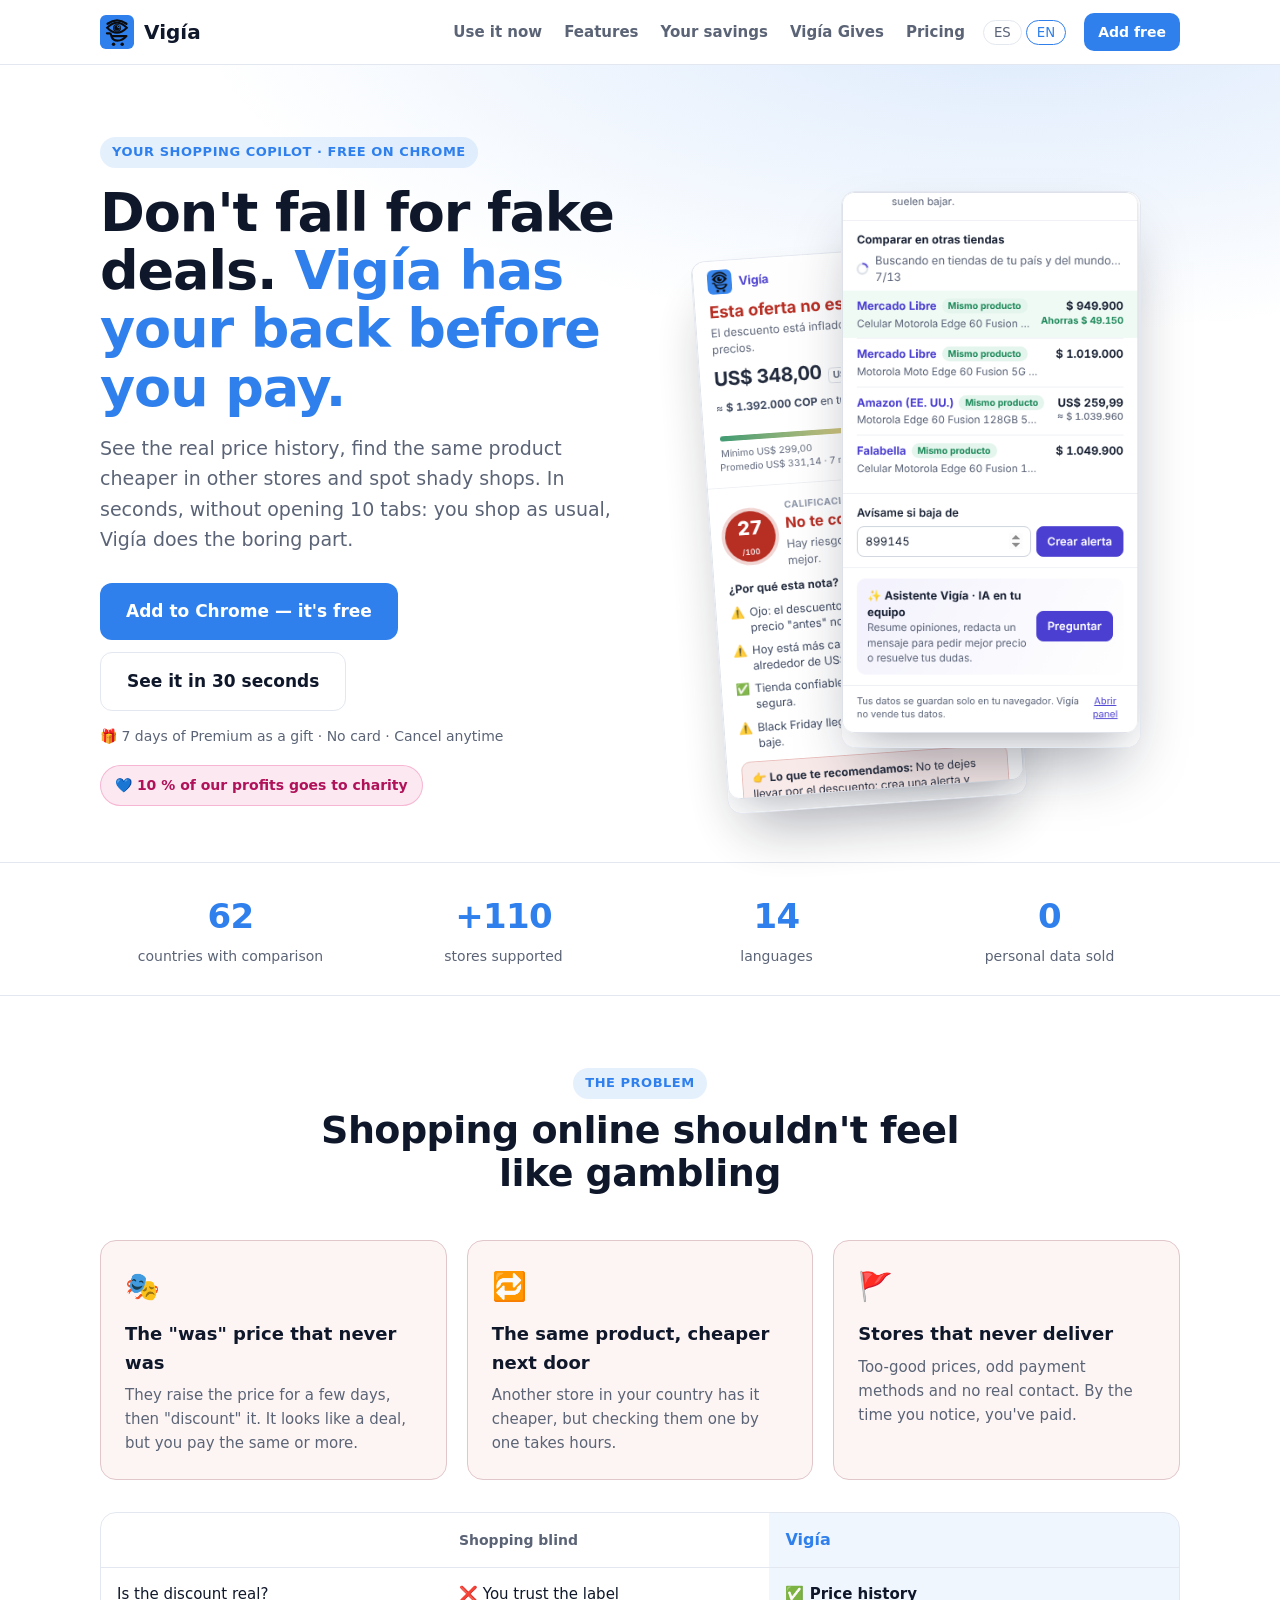
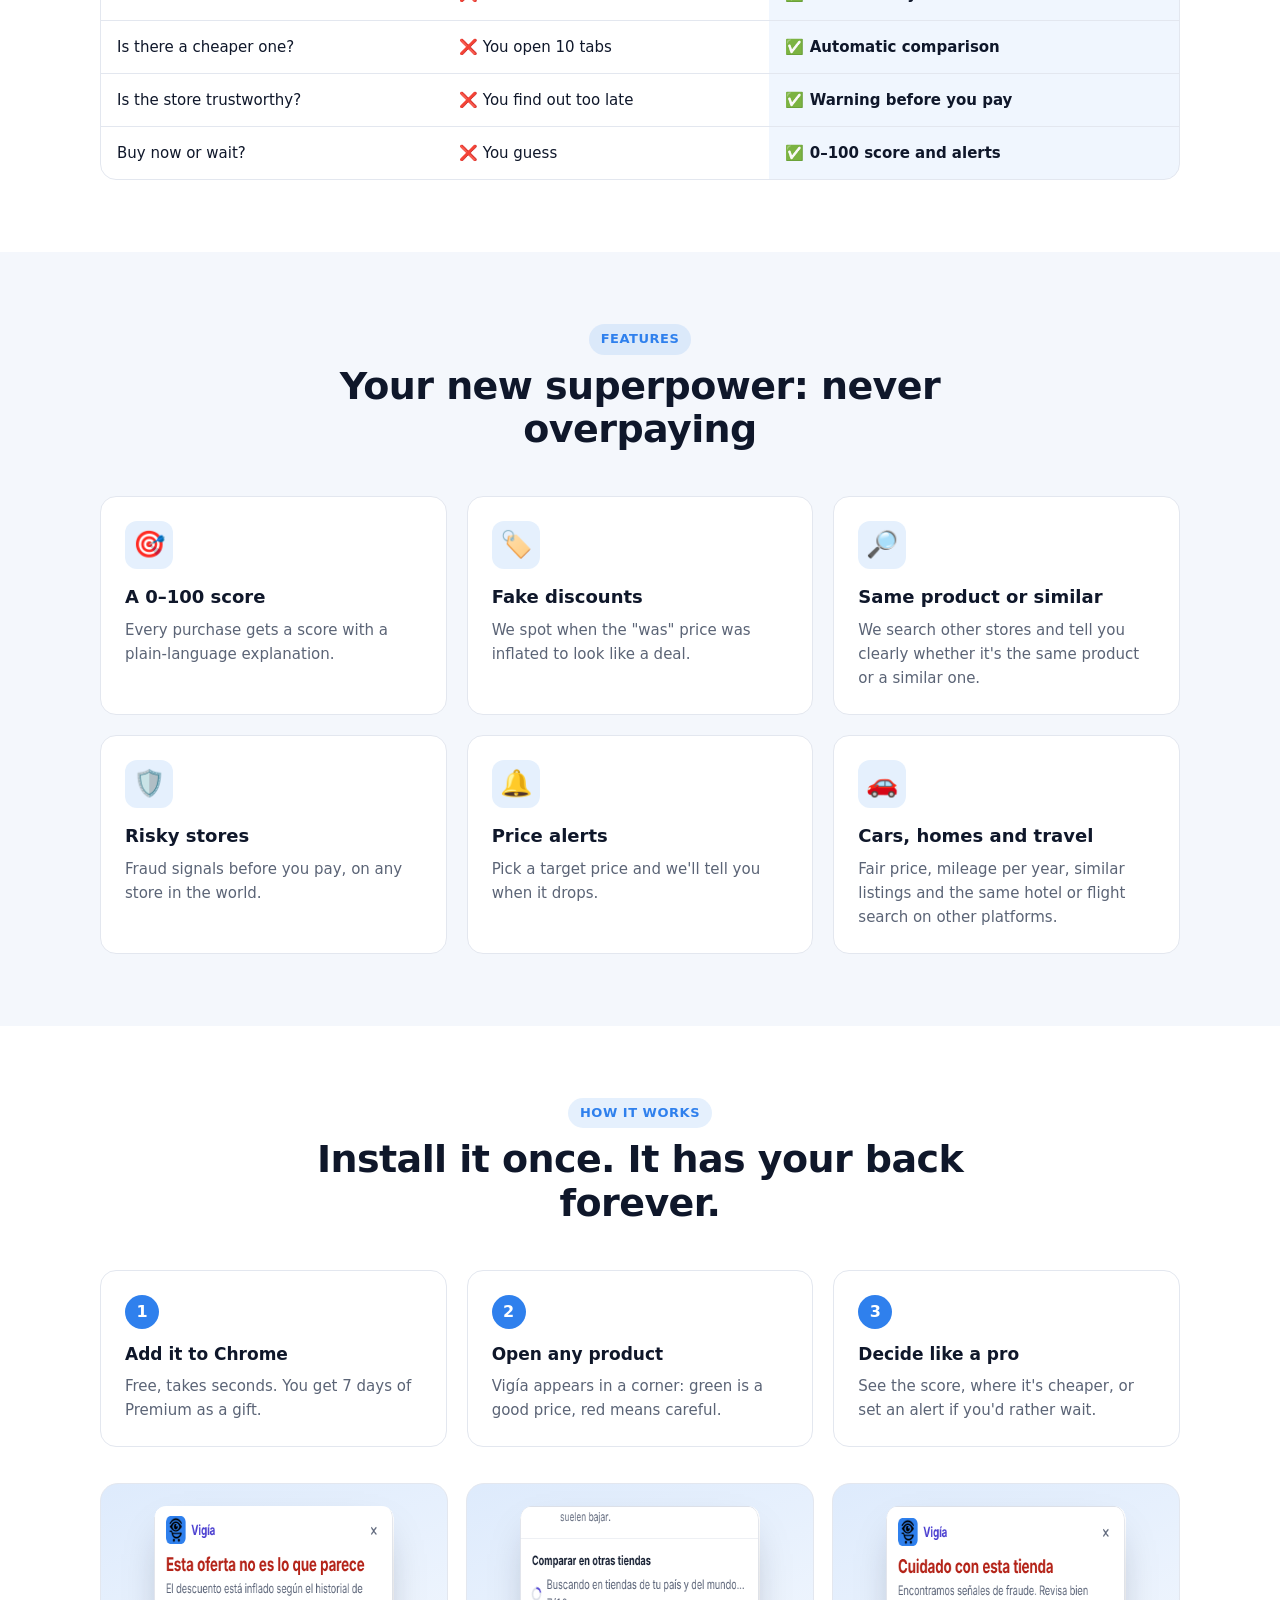
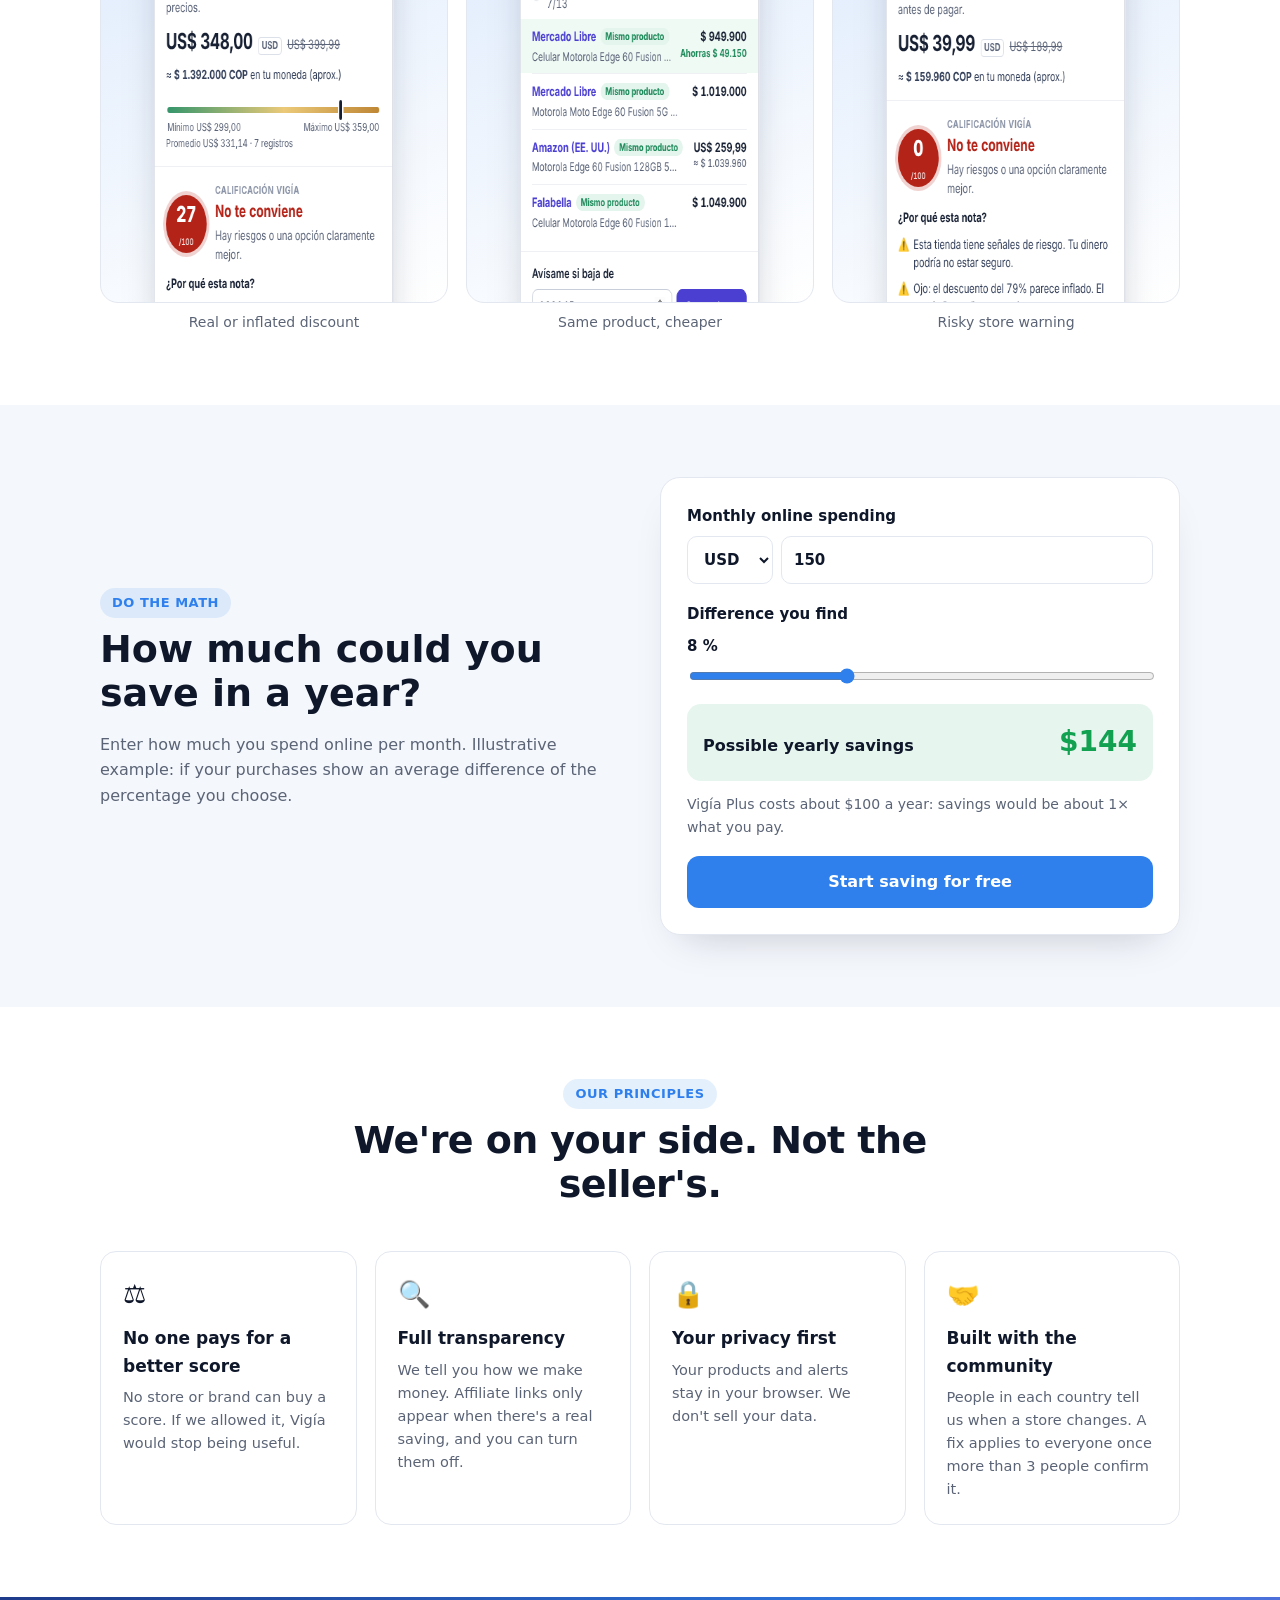
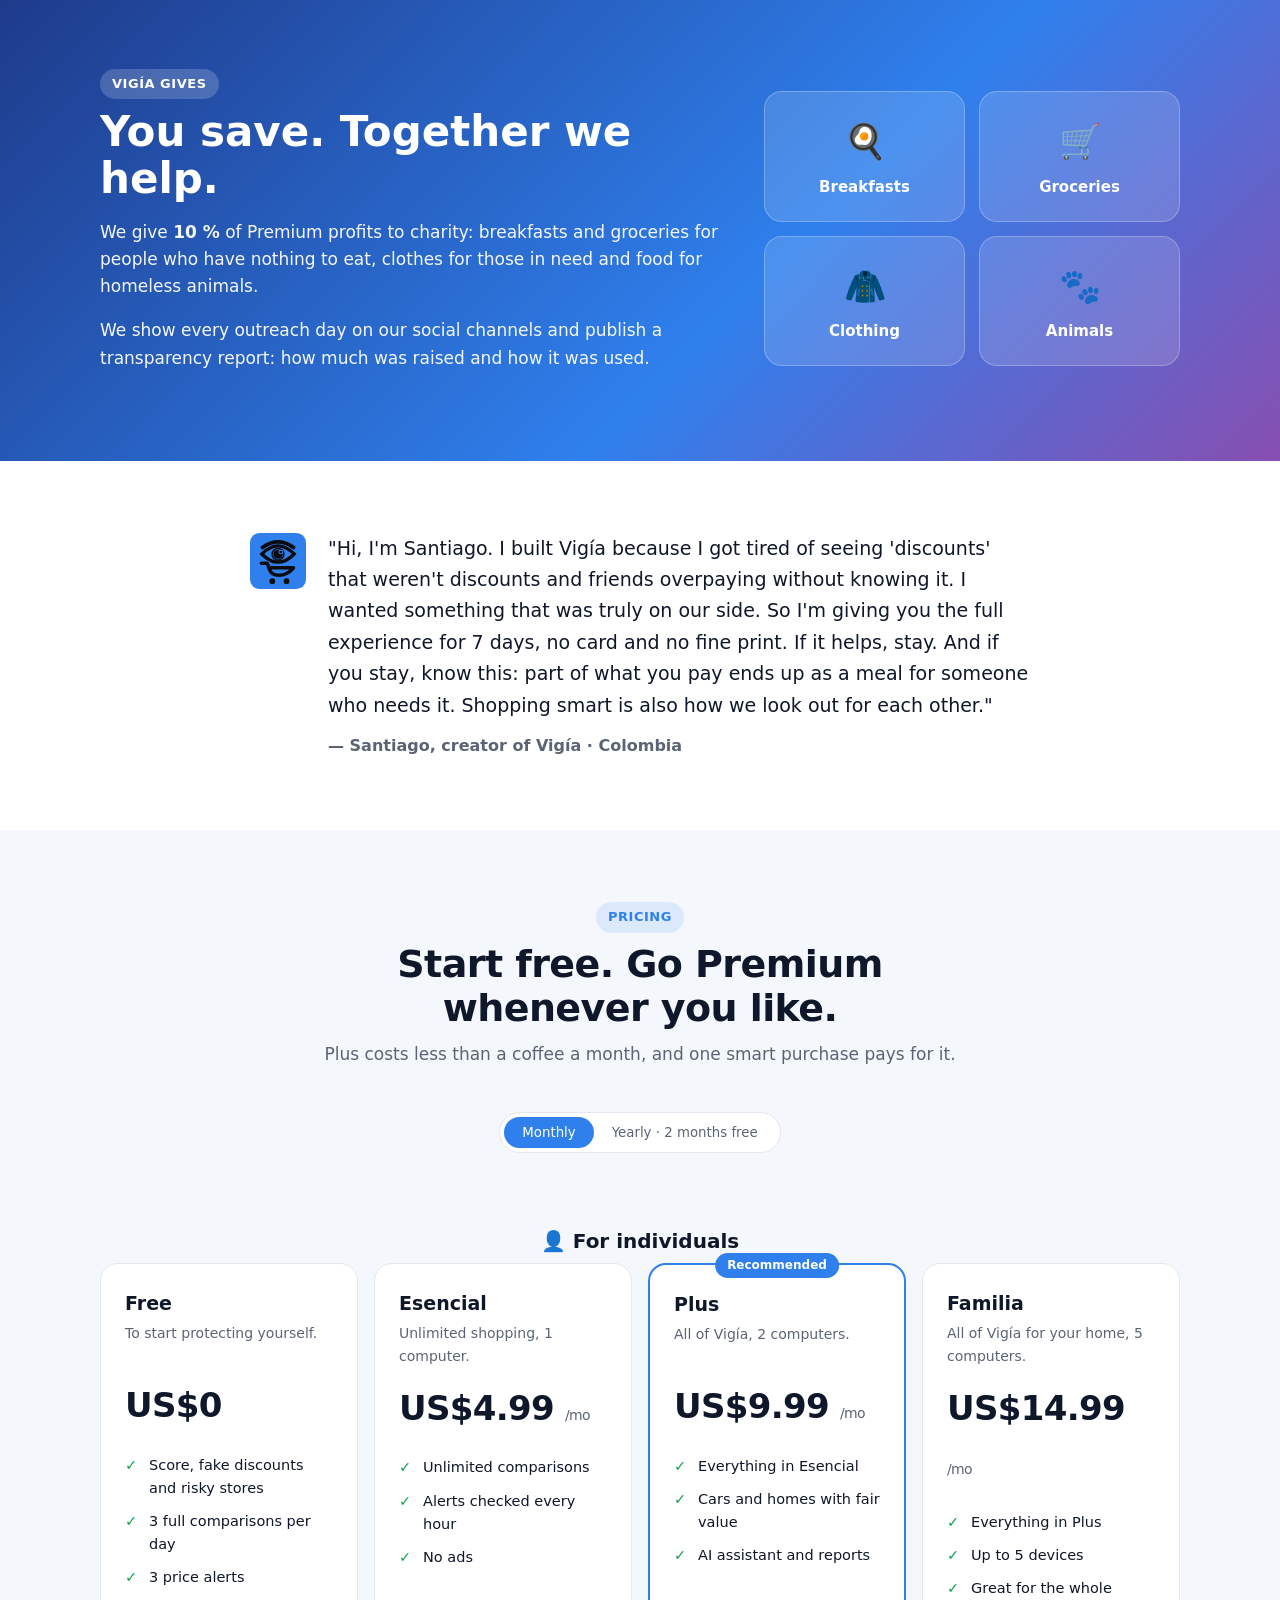
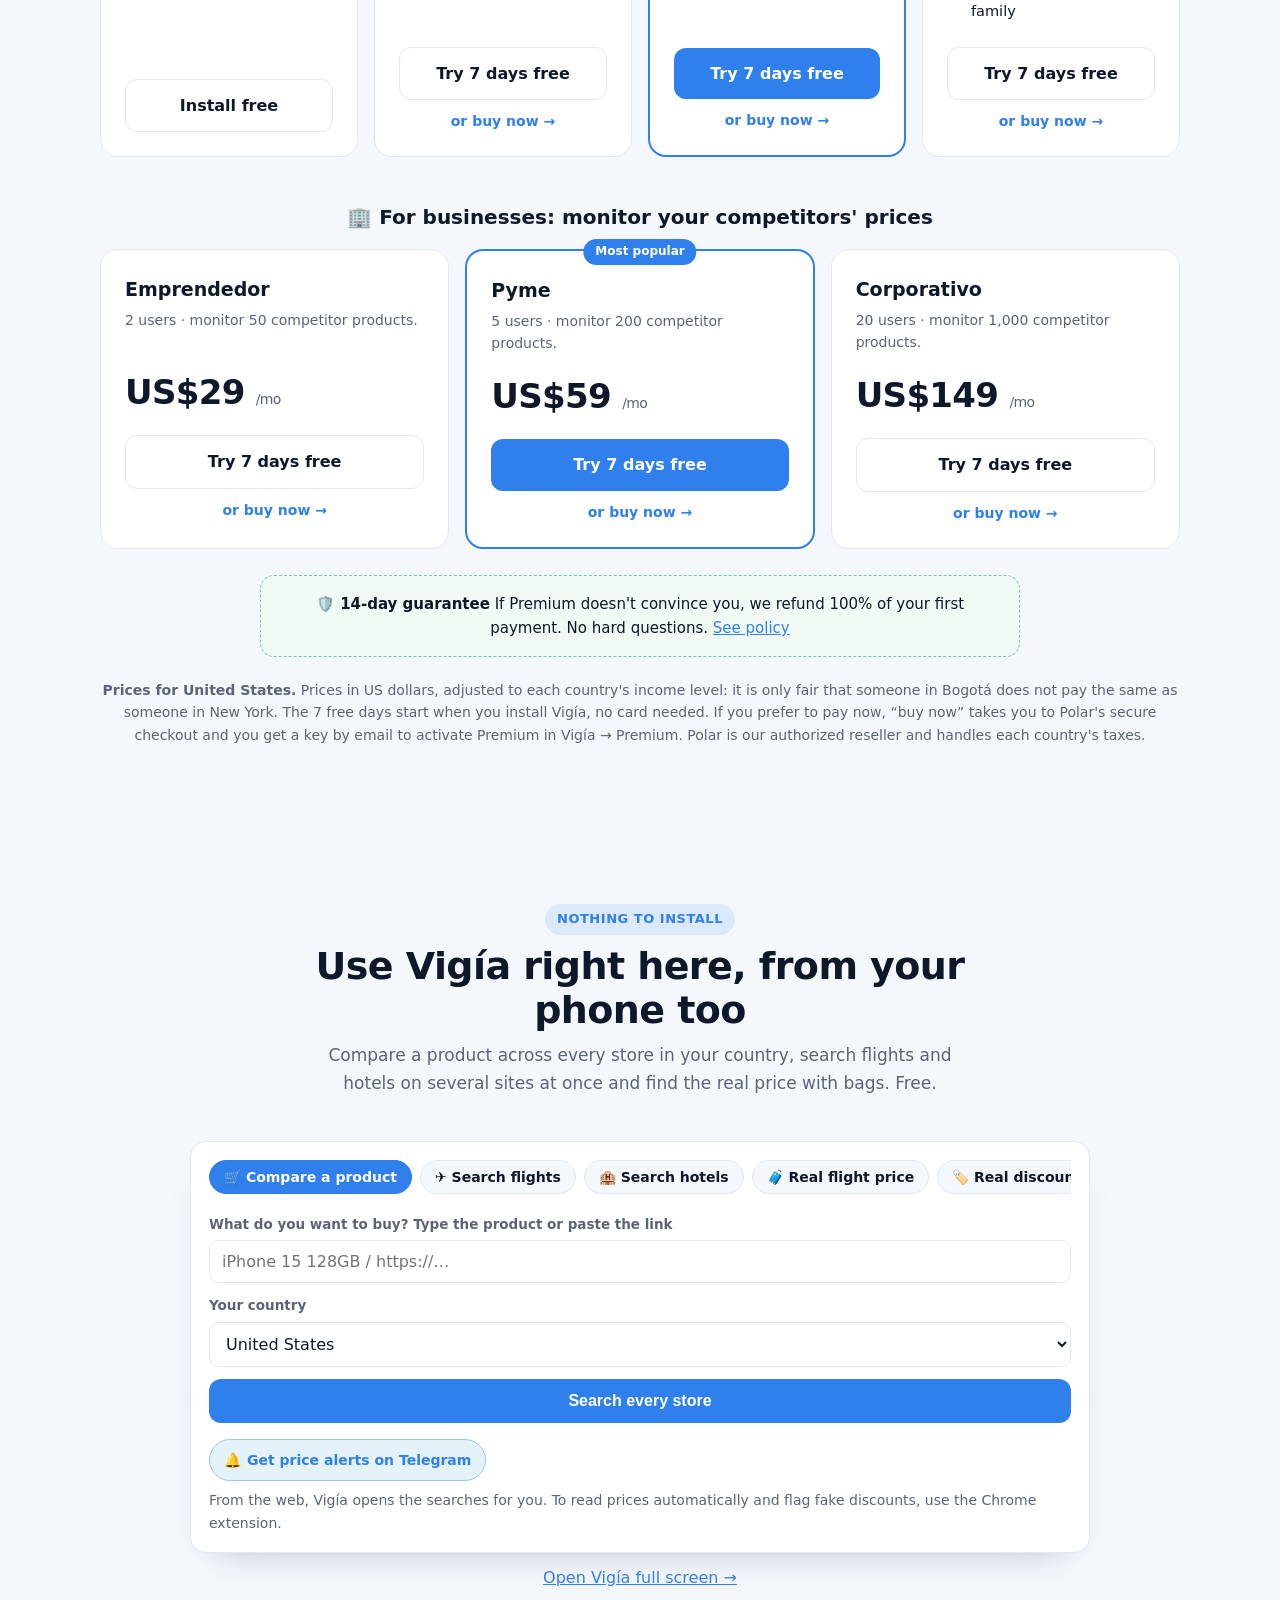
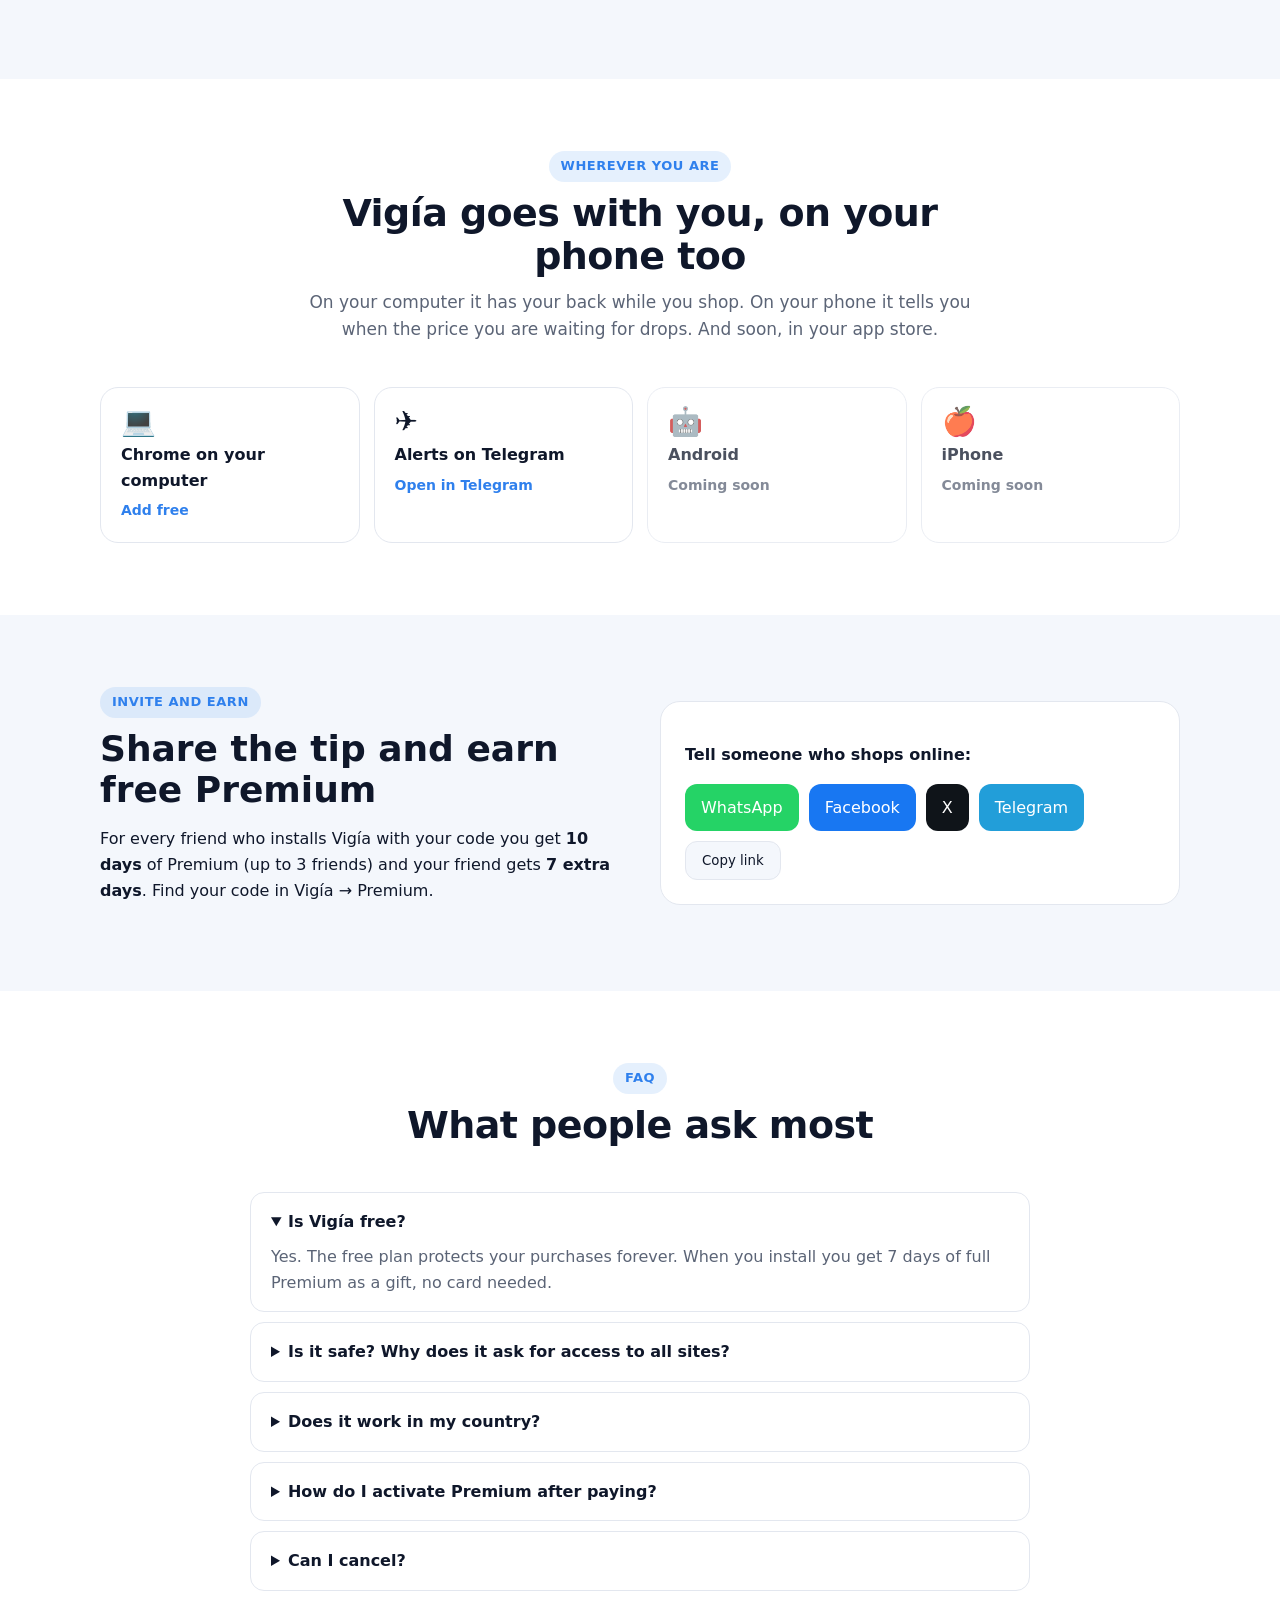
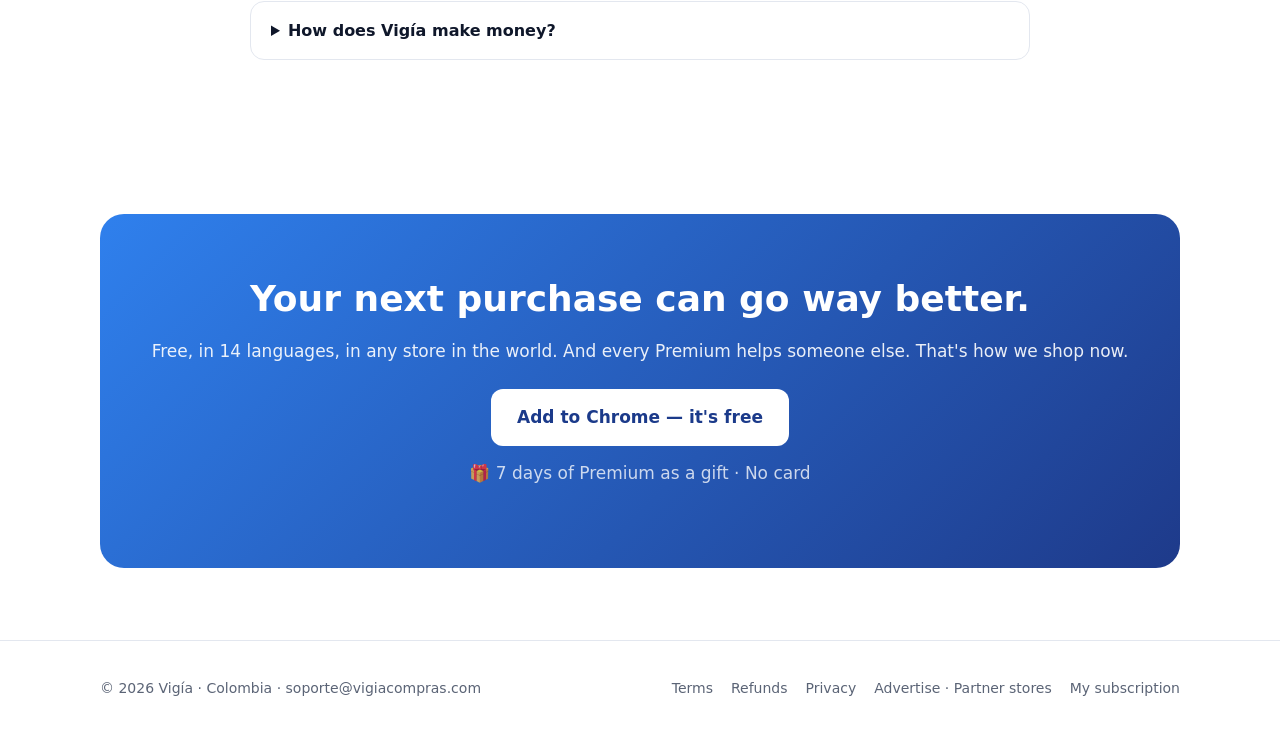
==== commit ee36573d: "Add files via upload" ====
--- a/index.html
+++ b/index.html
@@ -330,6 +330,7 @@
       <a href="terminos.html"><span data-l="es">Términos</span><span data-l="en">Terms</span></a>
       <a href="reembolsos.html"><span data-l="es">Reembolsos</span><span data-l="en">Refunds</span></a>
       <a href="privacidad.html"><span data-l="es">Privacidad</span><span data-l="en">Privacy</span></a>
+      <a href="anunciate.html"><span data-l="es">Anúnciate · Tiendas aliadas</span><span data-l="en">Advertise · Partner stores</span></a>
       <a href="https://polar.sh/vigia/portal"><span data-l="es">Mi suscripción</span><span data-l="en">My subscription</span></a>
     </nav>
   </div>
--- a/estilo.css
+++ b/estilo.css
@@ -260,7 +260,7 @@
 .textra { margin-top: 16px; align-items: center; }
 .vtools [hidden] { display: none !important; }
 .tl { display: inline-flex; align-items: center; gap: 6px; padding: 9px 14px; border: 1px solid var(--line); border-radius: 999px; background: var(--soft); color: var(--ink); text-decoration: none; font-family: inherit; font-weight: 600; font-size: 14px; cursor: pointer; }
-.tl span { color: var(--brand); } .tl:hover { border-color: var(--brand); color: var(--brand); }
+.tl span { color: var(--brand); } .tl i { font-style: normal; } .aff-note { font-size: 12.5px; margin-top: 8px; } .tl:hover { border-color: var(--brand); color: var(--brand); }
 .tl.tg { background: color-mix(in srgb, #229ED9 12%, var(--card)); border-color: color-mix(in srgb, #229ED9 40%, var(--line)); }
 .vtools .hint, .apphero .hint { color: var(--muted); font-size: 14px; margin: 8px 0 0; }
 .rrows { display: grid; grid-template-columns: repeat(auto-fit, minmax(200px, 1fr)); gap: 12px; }
